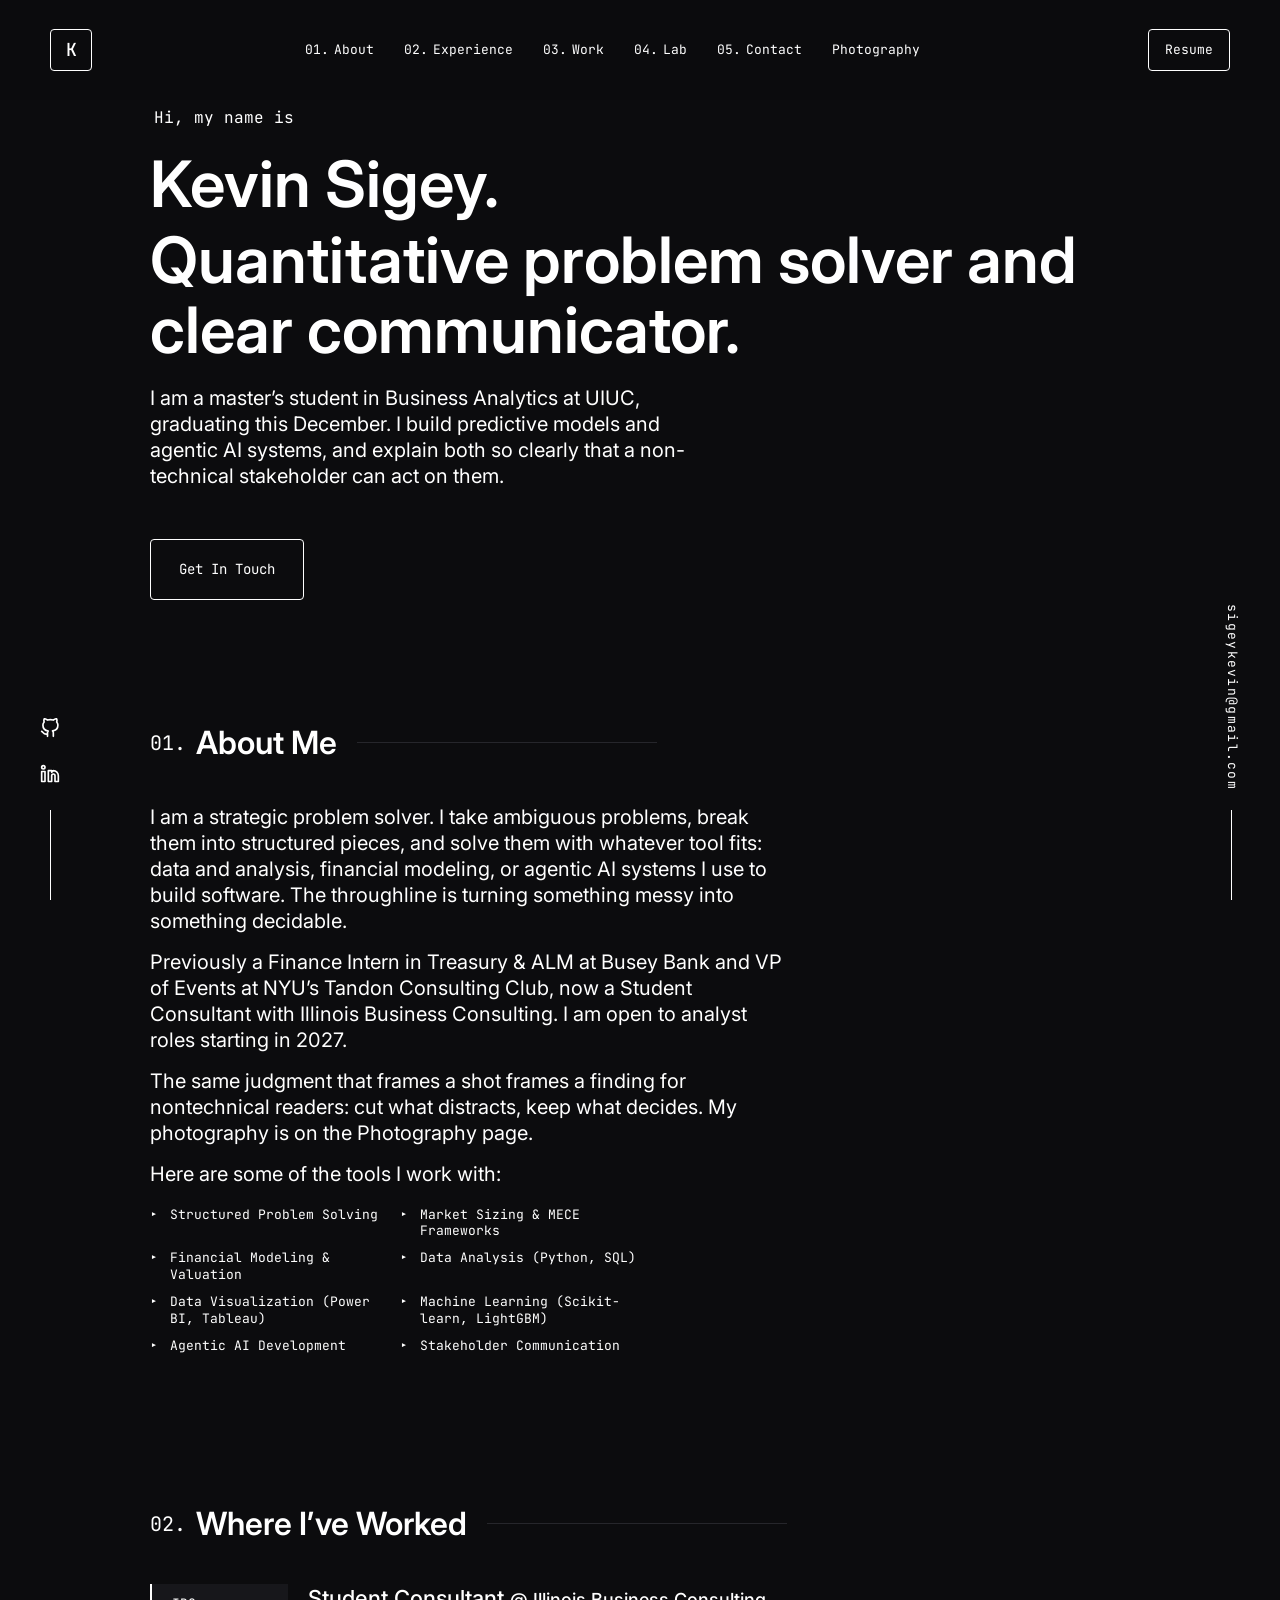
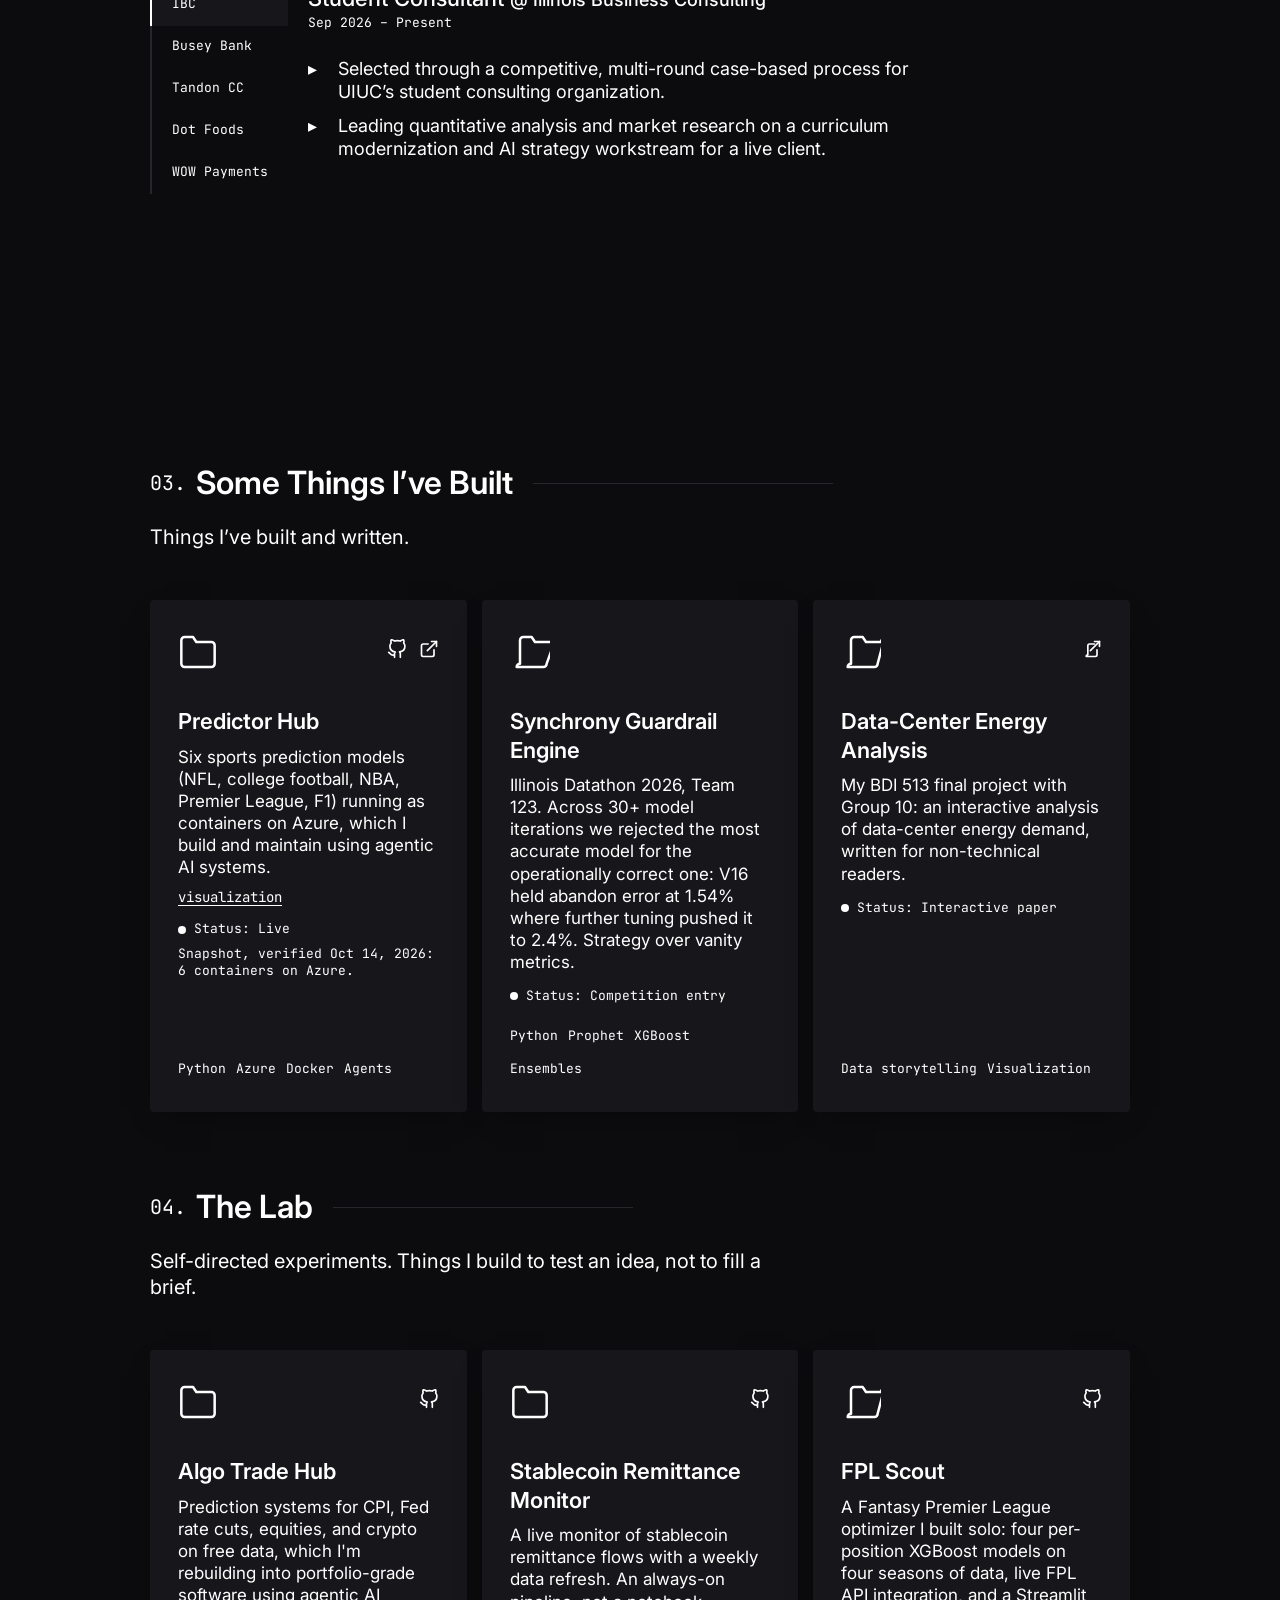
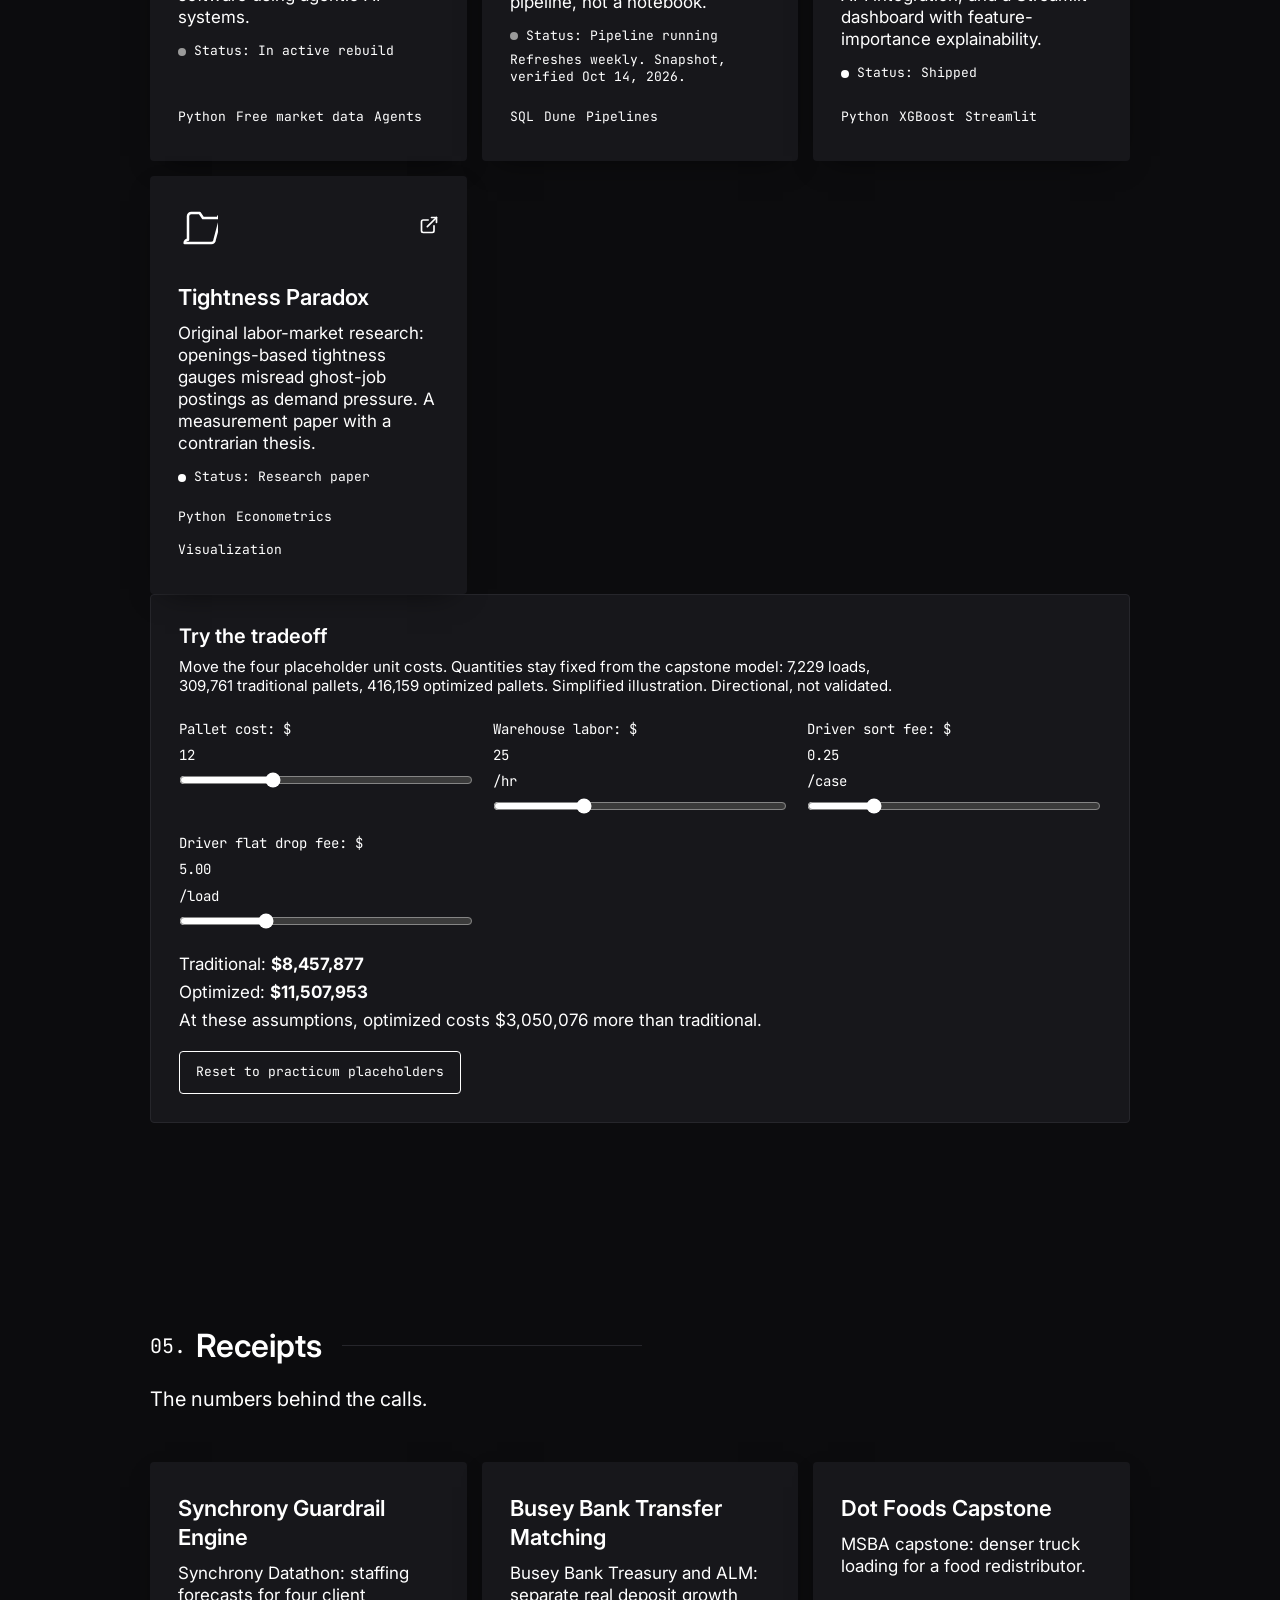
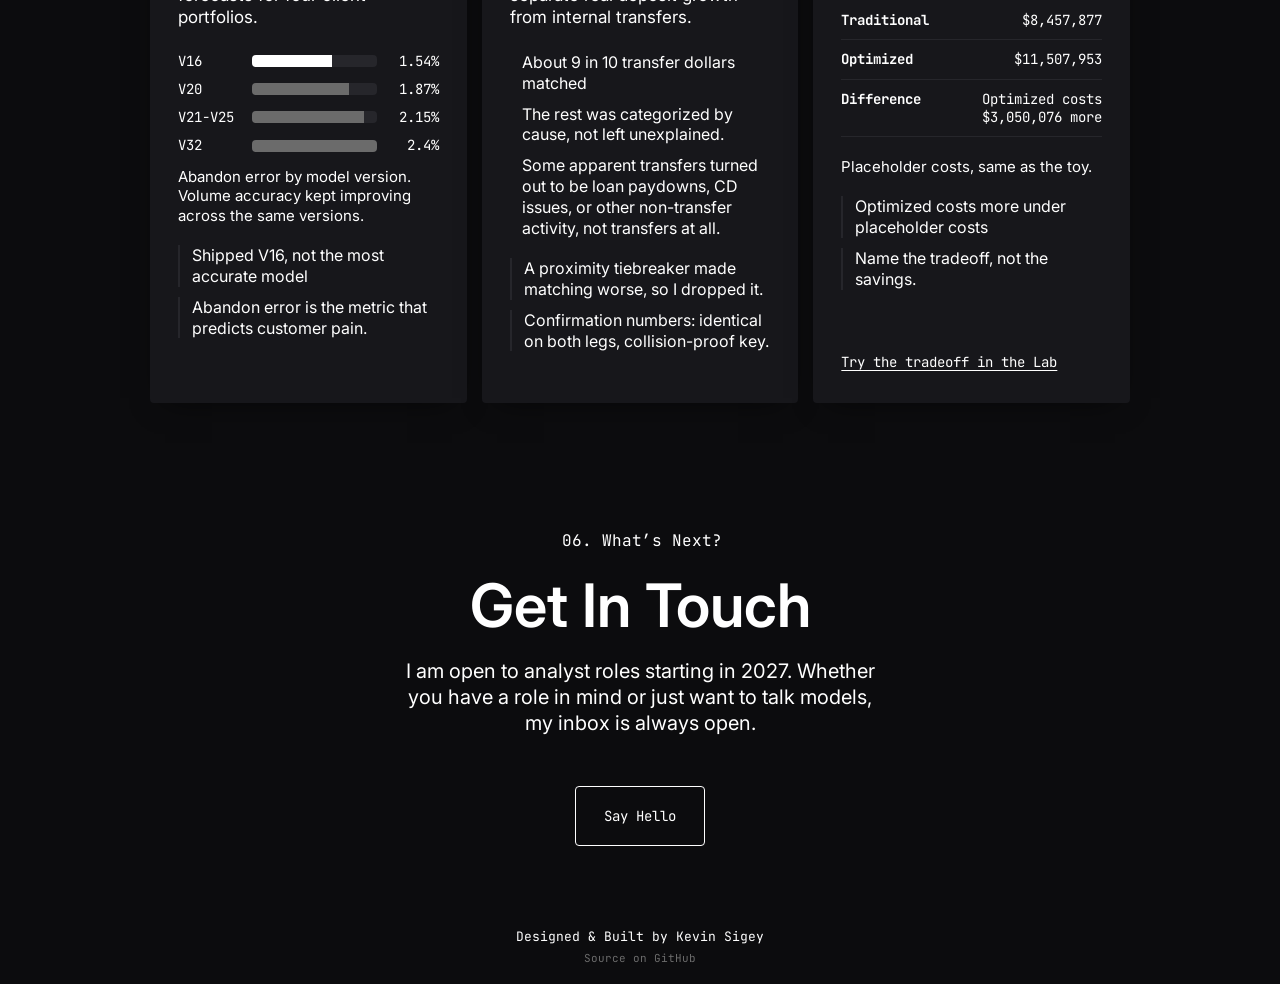
==== index.html @ 67a972cb "Receipts: Busey card uses estimates only, no actuals or bucket names" ====
<!DOCTYPE html>
<html lang="en">
<head>
<meta charset="UTF-8">
<meta name="viewport" content="width=device-width, initial-scale=1.0">
<title>Kevin Sigey: Quantitative problem solver and clear communicator</title>
<meta name="description" content="Kevin Sigey is a quantitative problem solver and clear communicator. MS Business Analytics, UIUC December 2026. Predictive models, agentic AI systems, and professional experience.">
<link rel="preconnect" href="https://fonts.googleapis.com">
<link rel="preconnect" href="https://fonts.gstatic.com" crossorigin>
<link href="https://fonts.googleapis.com/css2?family=Inter:wght@400;500;600;700&family=JetBrains+Mono:wght@400;500&display=swap" rel="stylesheet">
<link rel="stylesheet" href="css/main.css">
</head>
<body>

<header class="site-header" id="siteHeader">
  <nav class="nav" aria-label="Primary">
    <div class="logo"><a href="#top" aria-label="Home">K</a></div>
    <ol class="nav-links">
      <li><a href="#about">About</a></li>
      <li><a href="#experience">Experience</a></li>
      <li><a href="#work">Work</a></li>
      <li><a href="#lab">Lab</a></li>
      <li><a href="#contact">Contact</a></li>
      <li class="nav-photo"><a href="photos.html">Photography</a></li>
    </ol>
    <div class="nav-cta"><a class="btn btn-small" href="assets/resume.pdf" target="_blank" rel="noopener">Resume</a></div>
    <button class="menu-btn" id="menuBtn" aria-label="Open menu" aria-expanded="false">
      <span></span><span></span><span></span>
    </button>
  </nav>
</header>

<div class="mobile-menu" id="mobileMenu" aria-hidden="true">
  <nav aria-label="Mobile">
    <ol>
      <li><a href="#about">About</a></li>
      <li><a href="#experience">Experience</a></li>
      <li><a href="#work">Work</a></li>
      <li><a href="#lab">Lab</a></li>
      <li><a href="#contact">Contact</a></li>
      <li><a href="photos.html">Photography</a></li>
    </ol>
    <a class="btn" href="assets/resume.pdf" target="_blank" rel="noopener">Resume</a>
  </nav>
</div>

<aside class="rail rail-left" aria-label="Social links">
  <a href="https://github.com/Kevocado" target="_blank" rel="noopener" aria-label="GitHub">
    <svg viewBox="0 0 24 24" fill="none" stroke="currentColor" stroke-width="2" stroke-linecap="round" stroke-linejoin="round"><path d="M9 19c-5 1.5-5-2.5-7-3m14 6v-3.87a3.37 3.37 0 0 0-.94-2.61c3.14-.35 6.44-1.54 6.44-7A5.44 5.44 0 0 0 20 4.77 5.07 5.07 0 0 0 19.91 1S18.73.65 16 2.48a13.38 13.38 0 0 0-7 0C6.27.65 5.09 1 5.09 1A5.07 5.07 0 0 0 5 4.77a5.44 5.44 0 0 0-1.5 3.78c0 5.42 3.3 6.61 6.44 7A3.37 3.37 0 0 0 9 18.13V22"/></svg>
  </a>
  <a href="https://www.linkedin.com/in/kevin-sigey-72a5501b5" target="_blank" rel="noopener" aria-label="LinkedIn">
    <svg viewBox="0 0 24 24" fill="none" stroke="currentColor" stroke-width="2" stroke-linecap="round" stroke-linejoin="round"><path d="M16 8a6 6 0 0 1 6 6v7h-4v-7a2 2 0 0 0-2-2 2 2 0 0 0-2 2v7h-4V8h4v2a6 6 0 0 1 2-2z"/><rect x="2" y="9" width="4" height="12"/><circle cx="4" cy="4" r="2"/></svg>
  </a>
</aside>

<aside class="rail rail-right" aria-label="Email">
  <a href="mailto:sigeykevin@gmail.com">sigeykevin@gmail.com</a>
</aside>

<main id="top">

  <section class="hero" aria-label="Introduction">
    <p class="eyebrow">Hi, my name is</p>
    <h1 class="big-heading">Kevin Sigey.</h1>
    <h2 class="big-heading dim">Quantitative problem solver and clear communicator.</h2>
    <p class="hero-text">I am a master&rsquo;s student in Business Analytics at UIUC, graduating this December. I build predictive models and agentic AI systems, and explain both so clearly that a non-technical stakeholder can act on them.</p>
    <a class="btn btn-big" href="mailto:sigeykevin@gmail.com">Get In Touch</a>
  </section>

  <section class="section" id="about" aria-label="About">
    <h2 class="section-heading"><span class="num">01.</span> About Me</h2>
    <div class="about-inner">
      <div class="about-text">
        <p>I am a strategic problem solver. I take ambiguous problems, break them into structured pieces, and solve them with whatever tool fits: data and analysis, financial modeling, or agentic AI systems I use to build software. The throughline is turning something messy into something decidable.</p>
        <p>Previously a Finance Intern in Treasury &amp; ALM at Busey Bank and VP of Events at NYU&rsquo;s Tandon Consulting Club, now a Student Consultant with Illinois Business Consulting. I am open to analyst roles starting in 2027.</p>
        <p>The same judgment that frames a shot frames a finding for nontechnical readers: cut what distracts, keep what decides. My photography is on the Photography page.</p>
        <p>Here are some of the tools I work with:</p>
        <ul class="skills-list">
          <li>Structured Problem Solving</li>
          <li>Market Sizing &amp; MECE Frameworks</li>
          <li>Financial Modeling &amp; Valuation</li>
          <li>Data Analysis (Python, SQL)</li>
          <li>Data Visualization (Power BI, Tableau)</li>
          <li>Machine Learning (Scikit-learn, LightGBM)</li>
          <li>Agentic AI Development</li>
          <li>Stakeholder Communication</li>
        </ul>
      </div>
    </div>
  </section>

  <section class="section" id="experience" aria-label="Experience">
    <h2 class="section-heading"><span class="num">02.</span> Where I&rsquo;ve Worked</h2>
    <div class="tabs">
      <div class="tab-list" role="tablist" aria-label="Jobs">
        <button class="tab-btn active" role="tab" aria-selected="true" data-tab="job-ibc">IBC</button>
        <button class="tab-btn" role="tab" aria-selected="false" data-tab="job-busey">Busey Bank</button>
        <button class="tab-btn" role="tab" aria-selected="false" data-tab="job-tandon">Tandon CC</button>
        <button class="tab-btn" role="tab" aria-selected="false" data-tab="job-dotfoods">Dot Foods</button>
        <button class="tab-btn" role="tab" aria-selected="false" data-tab="job-wow">WOW Payments</button>
      </div>
      <div class="tab-panels">
        <div class="tab-panel active" id="job-ibc" role="tabpanel">
          <h3>Student Consultant <span class="at">@ Illinois Business Consulting</span></h3>
          <p class="range">Sep 2026 &ndash; Present</p>
          <ul>
            <li>Selected through a competitive, multi-round case-based process for UIUC&rsquo;s student consulting organization.</li>
            <li>Leading quantitative analysis and market research on a curriculum modernization and AI strategy workstream for a live client.</li>
          </ul>
        </div>
        <div class="tab-panel" id="job-busey" role="tabpanel">
          <h3>Finance Intern <span class="at">@ Busey Bank, Treasury &amp; ALM</span></h3>
          <p class="range">Jul 2026 &ndash; Sep 2026</p>
          <ul>
            <li>Built a deposit classification model separating internal product shifts from true external growth across $1B+ in transfers, validated to $0 variance.</li>
            <li>Researched the GENIUS Act and stablecoin regulation and presented a proposal to management on leveraging stablecoins for deposit growth.</li>
          </ul>
        </div>
        <div class="tab-panel" id="job-tandon" role="tabpanel">
          <h3>VP of Events <span class="at">@ NYU Tandon Consulting Club</span></h3>
          <p class="range">Aug 2024 &ndash; May 2025</p>
          <ul>
            <li>Grew club membership from 150 to 450 through partnerships with McKinsey and Deloitte.</li>
            <li>Ran the events program end to end, from recruiting pipelines to flagship panels.</li>
          </ul>
        </div>
        <div class="tab-panel" id="job-dotfoods" role="tabpanel">
          <h3>Project Lead <span class="at">@ Dot Foods Capstone</span></h3>
          <p class="range">UIUC MSBA Capstone</p>
          <ul>
            <li>Led a 6-person team end to end on the capstone engagement, from scoping to final delivery.</li>
          </ul>
        </div>
        <div class="tab-panel" id="job-wow" role="tabpanel">
          <h3>Fintech Marketing Intern <span class="at">@ WOW Payments</span></h3>
          <p class="range">May 2024 &ndash; Aug 2024</p>
          <ul>
            <li>Conducted 100+ door-to-door field sales conversations with small business owners to grow WOW&rsquo;s payment network.</li>
            <li>Found that pricing confusion, not product fit, drove conversion drop-offs, and fed that insight back into how the campaign was framed.</li>
          </ul>
        </div>
      </div>
    </div>
  </section>

  <section class="section" id="work" aria-label="Projects">
    <h2 class="section-heading"><span class="num">03.</span> Some Things I&rsquo;ve Built</h2>
    <p class="section-lede">Things I&rsquo;ve built and written.</p>
    <ul class="projects-grid">
<li class="project-card">
        <div class="card-top">
          <svg class="folder" viewBox="0 0 24 24" fill="none" stroke="currentColor" stroke-width="1.5" stroke-linecap="round" stroke-linejoin="round"><path d="M22 19a2 2 0 0 1-2 2H4a2 2 0 0 1-2-2V5a2 2 0 0 1 2-2h5l2 3h9a2 2 0 0 1 2 2z"/></svg>
          <div class="card-links">
            <a href="https://github.com/Kevocado/predictor-hub" target="_blank" rel="noopener" aria-label="Predictor Hub on GitHub">
              <svg viewBox="0 0 24 24" fill="none" stroke="currentColor" stroke-width="2" stroke-linecap="round" stroke-linejoin="round"><path d="M9 19c-5 1.5-5-2.5-7-3m14 6v-3.87a3.37 3.37 0 0 0-.94-2.61c3.14-.35 6.44-1.54 6.44-7A5.44 5.44 0 0 0 20 4.77 5.07 5.07 0 0 0 19.91 1S18.73.65 16 2.48a13.38 13.38 0 0 0-7 0C6.27.65 5.09 1 5.09 1A5.07 5.07 0 0 0 5 4.77a5.44 5.44 0 0 0-1.5 3.78c0 5.42 3.3 6.61 6.44 7A3.37 3.37 0 0 0 9 18.13V22"/></svg>
            </a>
            <a href="https://40-160-91-131.sslip.io" target="_blank" rel="noopener" aria-label="Predictor Hub live app">
              <svg viewBox="0 0 24 24" fill="none" stroke="currentColor" stroke-width="2" stroke-linecap="round" stroke-linejoin="round"><path d="M18 13v6a2 2 0 0 1-2 2H5a2 2 0 0 1-2-2V8a2 2 0 0 1 2-2h6"/><polyline points="15 3 21 3 21 9"/><line x1="10" y1="14" x2="21" y2="3"/></svg>
            </a>
          </div>
        </div>
        <h3 class="card-title"><a href="https://40-160-91-131.sslip.io" target="_blank" rel="noopener">Predictor Hub</a></h3>
        <p class="card-desc">Six sports prediction models (NFL, college football, NBA, Premier League, F1) running as containers on Azure, which I build and maintain using agentic AI systems.</p>
        <p class="card-viz"><a href="https://40-160-91-131.sslip.io" target="_blank" rel="noopener">visualization</a></p>
        <p class="card-status"><span class="dot live" aria-hidden="true"></span>Status: Live</p>
        <p class="card-signal"><span class="live-strip-label">Snapshot, verified Oct 14, 2026:</span> 6 containers on Azure.</p>
        <ul class="card-tech"><li>Python</li><li>Azure</li><li>Docker</li><li>Agents</li></ul>
      </li>
<li class="project-card">
        <div class="card-top">
          <svg class="folder" viewBox="0 0 24 24" fill="none" stroke="currentColor" stroke-width="1.5" stroke-linecap="round" stroke-linejoin="round"><path d="M22 19a2 2 0 0 1-2 2H4a2 2 0 0 1 2-2V5a2 2 0 0 1 2-2h5l2 3h9a2 2 0 0 1 2 2z"/></svg>
        </div>
        <h3 class="card-title">Synchrony Guardrail Engine</h3>
        <p class="card-desc">Illinois Datathon 2026, Team 123. Across 30+ model iterations we rejected the most accurate model for the operationally correct one: V16 held abandon error at 1.54% where further tuning pushed it to 2.4%. Strategy over vanity metrics.</p>
        <p class="card-status"><span class="dot live" aria-hidden="true"></span>Status: Competition entry</p>
        <ul class="card-tech"><li>Python</li><li>Prophet</li><li>XGBoost</li><li>Ensembles</li></ul>
      </li>
<li class="project-card">
        <div class="card-top">
          <svg class="folder" viewBox="0 0 24 24" fill="none" stroke="currentColor" stroke-width="1.5" stroke-linecap="round" stroke-linejoin="round"><path d="M22 19a2 2 0 0 1-2 2H4a2 2 0 0 1 2-2V5a2 2 0 0 1 2-2h5l2 3h9a2 2 0 0 1 2-2z"/></svg>
          <div class="card-links">
            <a href="https://muse.ai/s/data-center-energy-analysis-sxg6axdjxrs2xuq" target="_blank" rel="noopener" aria-label="Data-Center Energy Analysis interactive paper">
              <svg viewBox="0 0 24 24" fill="none" stroke="currentColor" stroke-width="2" stroke-linecap="round" stroke-linejoin="round"><path d="M18 13v6a2 2 0 0 1-2 2H5a2 2 0 0 1 2-2V8a2 2 0 0 1 2-2h6"/><polyline points="15 3 21 3 21 9"/><line x1="10" y1="14" x2="21" y2="3"/></svg>
            </a>
          </div>
        </div>
        <h3 class="card-title"><a href="https://muse.ai/s/data-center-energy-analysis-sxg6axdjxrs2xuq" target="_blank" rel="noopener">Data-Center Energy Analysis</a></h3>
        <p class="card-desc">My BDI 513 final project with Group 10: an interactive analysis of data-center energy demand, written for non-technical readers.</p>
        <p class="card-status"><span class="dot live" aria-hidden="true"></span>Status: Interactive paper</p>
        <ul class="card-tech"><li>Data storytelling</li><li>Visualization</li></ul>
      </li>
    </ul>
  

  <section class="section" id="lab" aria-label="Lab">
    <h2 class="section-heading"><span class="num">04.</span> The Lab</h2>
    <p class="section-lede">Self-directed experiments. Things I build to test an idea, not to fill a brief.</p>
    <ul class="projects-grid">
<li class="project-card">
        <div class="card-top">
          <svg class="folder" viewBox="0 0 24 24" fill="none" stroke="currentColor" stroke-width="1.5" stroke-linecap="round" stroke-linejoin="round"><path d="M22 19a2 2 0 0 1-2 2H4a2 2 0 0 1-2-2V5a2 2 0 0 1 2-2h5l2 3h9a2 2 0 0 1 2 2z"/></svg>
          <div class="card-links">
            <a href="https://github.com/Kevocado/algo-trade-hub-prod" target="_blank" rel="noopener" aria-label="Algo Trade Hub on GitHub">
              <svg viewBox="0 0 24 24" fill="none" stroke="currentColor" stroke-width="2" stroke-linecap="round" stroke-linejoin="round"><path d="M9 19c-5 1.5-5-2.5-7-3m14 6v-3.87a3.37 3.37 0 0 0-.94-2.61c3.14-.35 6.44-1.54 6.44-7A5.44 5.44 0 0 0 20 4.77 5.07 5.07 0 0 0 19.91 1S18.73.65 16 2.48a13.38 13.38 0 0 0-7 0C6.27.65 5.09 1 5.09 1A5.07 5.07 0 0 0 5 4.77a5.44 5.44 0 0 0-1.5 3.78c0 5.42 3.3 6.61 6.44 7A3.37 3.37 0 0 0 9 18.13V22"/></svg>
            </a>
          </div>
        </div>
        <h3 class="card-title"><a href="https://algo.40-160-91-131.sslip.io/lab" target="_blank" rel="noopener">Algo Trade Hub</a></h3>
        <p class="card-desc">Prediction systems for CPI, Fed rate cuts, equities, and crypto on free data, which I'm rebuilding into portfolio-grade software using agentic AI systems.</p>
        <p class="card-status"><span class="dot building" aria-hidden="true"></span>Status: In active rebuild</p>
        <ul class="card-tech"><li>Python</li><li>Free market data</li><li>Agents</li></ul>
      </li>
<li class="project-card">
        <div class="card-top">
          <svg class="folder" viewBox="0 0 24 24" fill="none" stroke="currentColor" stroke-width="1.5" stroke-linecap="round" stroke-linejoin="round"><path d="M22 19a2 2 0 0 1-2 2H4a2 2 0 0 1-2-2V5a2 2 0 0 1 2-2h5l2 3h9a2 2 0 0 1 2 2z"/></svg>
          <div class="card-links">
            <a href="https://github.com/Kevocado/Stable-Coin-Analysis" target="_blank" rel="noopener" aria-label="Stablecoin Remittance Monitor on GitHub">
              <svg viewBox="0 0 24 24" fill="none" stroke="currentColor" stroke-width="2" stroke-linecap="round" stroke-linejoin="round"><path d="M9 19c-5 1.5-5-2.5-7-3m14 6v-3.87a3.37 3.37 0 0 0-.94-2.61c3.14-.35 6.44-1.54 6.44-7A5.44 5.44 0 0 0 20 4.77 5.07 5.07 0 0 0 19.91 1S18.73.65 16 2.48a13.38 13.38 0 0 0-7 0C6.27.65 5.09 1 5.09 1A5.07 5.07 0 0 0 5 4.77a5.44 5.44 0 0 0-1.5 3.78c0 5.42 3.3 6.61 6.44 7A3.37 3.37 0 0 0 9 18.13V22"/></svg>
            </a>
          </div>
        </div>
        <h3 class="card-title"><a href="https://muse.ai/s/stablecoin-analysis-rs6bwonxrjxfxx" target="_blank" rel="noopener">Stablecoin Remittance Monitor</a></h3>
        <p class="card-desc">A live monitor of stablecoin remittance flows with a weekly data refresh. An always-on pipeline, not a notebook.</p>
        <p class="card-status"><span class="dot building" aria-hidden="true"></span>Status: Pipeline running</p>
        <p class="card-signal">Refreshes weekly. Snapshot, verified Oct 14, 2026.</p>
        <ul class="card-tech"><li>SQL</li><li>Dune</li><li>Pipelines</li></ul>
      </li>
<li class="project-card">
        <div class="card-top">
          <svg class="folder" viewBox="0 0 24 24" fill="none" stroke="currentColor" stroke-width="1.5" stroke-linecap="round" stroke-linejoin="round"><path d="M22 19a2 2 0 0 1-2 2H4a2 2 0 0 1 2-2V5a2 2 0 0 1 2-2h5l2 3h9a2 2 0 0 1 2-2z"/></svg>
          <div class="card-links">
            <a href="https://github.com/Kevocado/FPL_Optimizer" target="_blank" rel="noopener" aria-label="FPL Scout on GitHub">
              <svg viewBox="0 0 24 24" fill="none" stroke="currentColor" stroke-width="2" stroke-linecap="round" stroke-linejoin="round"><path d="M9 19c-5 1.5-5-2.5-7-3m14 6v-3.87a3.37 3.37 0 0 0-.94-2.61c3.14-.35 6.44-1.54 6.44-7A5.44 5.44 0 0 0 20 4.77 5.07 5.07 0 0 0 19.91 1S18.73.65 16 2.48a13.38 13.38 0 0 0-7 0C6.27.65 5.09 1 5.09 1A5.07 5.07 0 0 0 5 4.77a5.44 5.44 0 0 0-1.5 3.78c0 5.42 3.3 6.61 6.44 7A3.37 3.37 0 0 0 9 18.13V22"/></svg>
            </a>
          </div>
        </div>
        <h3 class="card-title"><a href="https://github.com/Kevocado/FPL_Optimizer" target="_blank" rel="noopener">FPL Scout</a></h3>
        <p class="card-desc">A Fantasy Premier League optimizer I built solo: four per-position XGBoost models on four seasons of data, live FPL API integration, and a Streamlit dashboard with feature-importance explainability.</p>
        <p class="card-status"><span class="dot live" aria-hidden="true"></span>Status: Shipped</p>
        <ul class="card-tech"><li>Python</li><li>XGBoost</li><li>Streamlit</li></ul>
      </li>
<li class="project-card">
        <div class="card-top">
          <svg class="folder" viewBox="0 0 24 24" fill="none" stroke="currentColor" stroke-width="1.5" stroke-linecap="round" stroke-linejoin="round"><path d="M22 19a2 2 0 0 1-2 2H4a2 2 0 0 1 2-2V5a2 2 0 0 1 2-2h5l2 3h9a2 2 0 0 1 2-2z"/></svg>
          <div class="card-links">
            <a href="assets/papers/tightness-paradox.pdf" target="_blank" rel="noopener" aria-label="Tightness Paradox paper (PDF)">
              <svg viewBox="0 0 24 24" fill="none" stroke="currentColor" stroke-width="2" stroke-linecap="round" stroke-linejoin="round"><path d="M18 13v6a2 2 0 0 1-2 2H5a2 2 0 0 1-2-2V8a2 2 0 0 1 2-2h6"/><polyline points="15 3 21 3 21 9"/><line x1="10" y1="14" x2="21" y2="3"/></svg>
            </a>
          </div>
        </div>
        <h3 class="card-title"><a href="assets/papers/tightness-paradox.pdf" target="_blank" rel="noopener">Tightness Paradox</a></h3>
        <p class="card-desc">Original labor-market research: openings-based tightness gauges misread ghost-job postings as demand pressure. A measurement paper with a contrarian thesis.</p>
        <p class="card-status"><span class="dot live" aria-hidden="true"></span>Status: Research paper</p>
        <ul class="card-tech"><li>Python</li><li>Econometrics</li><li>Visualization</li></ul>
      </li>
    </ul>
    <div class="toy" id="dotFoodsToy">
      <h3>Try the tradeoff</h3>
      <p class="toy-note">Move the four placeholder unit costs. Quantities stay fixed from the capstone model: 7,229 loads, 309,761 traditional pallets, 416,159 optimized pallets. Simplified illustration. Directional, not validated.</p>
      <div class="toy-sliders">
        <label class="toy-slider">Pallet cost: $<span id="palletCostVal">12</span>
          <input type="range" id="palletCost" min="4" max="30" step="1" value="12"></label>
        <label class="toy-slider">Warehouse labor: $<span id="laborVal">25</span>/hr
          <input type="range" id="laborRate" min="10" max="60" step="1" value="25"></label>
        <label class="toy-slider">Driver sort fee: $<span id="sortFeeVal">0.25</span>/case
          <input type="range" id="sortFee" min="0.05" max="1" step="0.05" value="0.25"></label>
        <label class="toy-slider">Driver flat drop fee: $<span id="dropFeeVal">5.00</span>/load
          <input type="range" id="dropFee" min="1" max="15" step="0.5" value="5"></label>
      </div>
      <div class="toy-results">
        <p>Traditional: <strong id="toyTraditional">$8,457,877</strong></p>
        <p>Optimized: <strong id="toyOptimized">$11,507,953</strong></p>
        <p id="toyVerdict">At these assumptions, optimized costs $3,050,076 more than traditional.</p>
      </div>
      <button type="button" class="btn btn-small" id="toyReset">Reset to practicum placeholders</button>
    </div>
  </section>
</section>


  <section class="section" id="receipts" aria-label="Receipts">
    <h2 class="section-heading"><span class="num">05.</span> Receipts</h2>
    <p class="section-lede">The numbers behind the calls.</p>
    <ul class="receipts-grid">
      <li class="receipt-card">
        <h3 class="receipt-title">Synchrony Guardrail Engine</h3>
        <p class="receipt-context">Synchrony Datathon: staffing forecasts for four client portfolios.</p>
        <div class="receipt-bars" role="img" aria-label="Abandon error by model version: V16 1.54 percent, V20 1.87 percent, V21 to V25 2.15 percent, V32 2.4 percent.">
          <div class="receipt-bar-row"><span class="receipt-bar-label">V16</span><span class="receipt-bar-track"><span class="receipt-bar pick" style="width: 64%"></span></span><span class="receipt-bar-value">1.54%</span></div>
          <div class="receipt-bar-row"><span class="receipt-bar-label">V20</span><span class="receipt-bar-track"><span class="receipt-bar" style="width: 78%"></span></span><span class="receipt-bar-value">1.87%</span></div>
          <div class="receipt-bar-row"><span class="receipt-bar-label">V21-V25</span><span class="receipt-bar-track"><span class="receipt-bar" style="width: 90%"></span></span><span class="receipt-bar-value">2.15%</span></div>
          <div class="receipt-bar-row"><span class="receipt-bar-label">V32</span><span class="receipt-bar-track"><span class="receipt-bar" style="width: 100%"></span></span><span class="receipt-bar-value">2.4%</span></div>
        </div>
        <p class="receipt-chart-note">Abandon error by model version. Volume accuracy kept improving across the same versions.</p>
        <ul class="receipt-callouts">
          <li>Shipped V16, not the most accurate model</li>
          <li>Abandon error is the metric that predicts customer pain.</li>
        </ul>
      </li>
      <li class="receipt-card">
        <h3 class="receipt-title">Busey Bank Transfer Matching</h3>
        <p class="receipt-context">Busey Bank Treasury and ALM: separate real deposit growth from internal transfers.</p>
        <ul class="receipt-findings">
          <li>About 9 in 10 transfer dollars matched</li>
          <li>The rest was categorized by cause, not left unexplained.</li>
          <li>Some apparent transfers turned out to be loan paydowns, CD issues, or other non-transfer activity, not transfers at all.</li>
        </ul>
        <ul class="receipt-callouts">
          <li>A proximity tiebreaker made matching worse, so I dropped it.</li>
          <li>Confirmation numbers: identical on both legs, collision-proof key.</li>
        </ul>
      </li>
      <li class="receipt-card">
        <h3 class="receipt-title">Dot Foods Capstone</h3>
        <p class="receipt-context">MSBA capstone: denser truck loading for a food redistributor.</p>
        <table class="receipt-table">
          <tr><th scope="row">Traditional</th><td>$8,457,877</td></tr>
          <tr><th scope="row">Optimized</th><td>$11,507,953</td></tr>
          <tr><th scope="row">Difference</th><td>Optimized costs $3,050,076 more</td></tr>
        </table>
        <p class="receipt-chart-note">Placeholder costs, same as the toy.</p>
        <ul class="receipt-callouts">
          <li>Optimized costs more under placeholder costs</li>
          <li>Name the tradeoff, not the savings.</li>
        </ul>
        <p class="receipt-link"><a href="#dotFoodsToy">Try the tradeoff in the Lab</a></p>
      </li>
    </ul>
  </section>


  <section class="section contact" id="contact" aria-label="Contact">
    <p class="eyebrow center">06. What&rsquo;s Next?</p>
    <h2 class="big-heading center">Get In Touch</h2>
    <p class="contact-text">I am open to analyst roles starting in 2027. Whether you have a role in mind or just want to talk models, my inbox is always open.</p>
    <a class="btn btn-big" href="mailto:sigeykevin@gmail.com">Say Hello</a>
  </section>

</main>

<footer class="footer">
  <p>Designed &amp; Built by Kevin Sigey</p>
  <p class="footer-sub"><a href="https://github.com/Kevocado/portfolio" target="_blank" rel="noopener">Source on GitHub</a></p>
</footer>

<script src="js/main.js"></script>
</body>
</html>
---- css/main.css ----
/* Kevin Sigey portfolio - near-black / neutral palette, flat colors only.
   White text, white or neutral-gray accents. No blue, no gradients. */

:root {
  --dark-navy: #000000;
  --navy: #0c0c0e;
  --light-navy: #17171b;
  --lightest-navy: #26262b;
  --navy-shadow: rgba(0, 0, 0, 0.7);
  --dark-slate: #6b6b6b;
  --slate: #ffffff;
  --light-slate: #ffffff;
  --lightest-slate: #ffffff;
  --white: #ffffff;
  --green: #ffffff;
  --green-tint: rgba(255, 255, 255, 0.08);

  --font-sans: 'Inter', 'San Francisco', 'SF Pro Text', -apple-system, system-ui, sans-serif;
  --font-mono: 'JetBrains Mono', 'SF Mono', 'Fira Code', 'Fira Mono', 'Roboto Mono', monospace;

  --fz-xs: 13px;
  --fz-sm: 14px;
  --fz-md: 16px;
  --fz-lg: 18px;
  --fz-xl: 20px;
  --fz-heading: 32px;

  --border-radius: 4px;
  --nav-height: 100px;
  --nav-scroll-height: 70px;

  --transition: all 0.25s cubic-bezier(0.645, 0.045, 0.355, 1);
}

* { margin: 0; padding: 0; box-sizing: border-box; }

::selection { background: var(--lightest-navy); color: var(--lightest-slate); }

html { scroll-behavior: smooth; }

body {
  background: var(--navy);
  color: var(--slate);
  font-family: var(--font-sans);
  font-size: var(--fz-xl);
  line-height: 1.3;
  -webkit-font-smoothing: antialiased;
  overflow-x: hidden;
}

a { color: inherit; text-decoration: none; }
ul, ol { list-style: none; }
button { font: inherit; cursor: pointer; background: none; border: none; color: inherit; }

/* ---------- header / nav ---------- */

.site-header {
  position: fixed;
  top: 0;
  left: 0;
  right: 0;
  z-index: 11;
  height: var(--nav-height);
  padding: 0 50px;
  background: rgba(12, 12, 14, 0.9);
  backdrop-filter: blur(10px);
  transition: var(--transition);
  display: flex;
  align-items: center;
}

.site-header.scrolled {
  height: var(--nav-scroll-height);
  box-shadow: 0 10px 30px -10px var(--navy-shadow);
}

.nav {
  display: flex;
  align-items: center;
  justify-content: space-between;
  width: 100%;
  color: var(--lightest-slate);
}

.logo a {
  display: flex;
  align-items: center;
  justify-content: center;
  width: 42px;
  height: 42px;
  border: 1px solid var(--green);
  border-radius: var(--border-radius);
  color: var(--green);
  font-family: var(--font-mono);
  font-size: var(--fz-lg);
  font-weight: 500;
  transition: var(--transition);
}

.logo a:hover { background: var(--green-tint); }

.nav-links {
  display: flex;
  align-items: center;
  gap: 30px;
  counter-reset: item 0;
  font-family: var(--font-mono);
  font-size: var(--fz-xs);
}

.nav-links li { counter-increment: item 1; }

.nav-links a { color: var(--lightest-slate); transition: var(--transition); padding: 10px 0; }

.nav-links a::before {
  content: '0' counter(item) '.';
  margin-right: 5px;
  color: var(--green);
  font-size: var(--fz-xs);
}

.nav-links li.nav-photo a::before { content: ''; margin: 0; }

.nav-links a:hover { color: var(--green); }

.nav-cta { margin-left: 15px; }

/* ---------- buttons ---------- */

.btn {
  display: inline-block;
  color: var(--green);
  background: transparent;
  border: 1px solid var(--green);
  border-radius: var(--border-radius);
  font-family: var(--font-mono);
  font-size: var(--fz-sm);
  padding: 0.75rem 1rem;
  transition: var(--transition);
  white-space: nowrap;
}

.btn:hover { background: var(--green-tint); }

.btn-big { padding: 1.25rem 1.75rem; margin-top: 50px; }
.btn-small { font-size: var(--fz-xs); }

/* ---------- rails ---------- */

.rail {
  position: fixed;
  bottom: 0;
  z-index: 10;
  display: flex;
  flex-direction: column;
  align-items: center;
  gap: 20px;
  color: var(--light-slate);
}

.rail::after {
  content: '';
  display: block;
  width: 1px;
  height: 90px;
  background: var(--light-slate);
}

.rail a { transition: var(--transition); }
.rail a:hover { color: var(--green); transform: translateY(-3px); }

.rail-left { left: 40px; right: auto; }
.rail-left svg { width: 20px; height: 20px; }

.rail-right { left: auto; right: 40px; }
.rail-right a {
  writing-mode: vertical-rl;
  font-family: var(--font-mono);
  font-size: var(--fz-xs);
  letter-spacing: 0.1em;
}

/* ---------- layout ---------- */

main {
  margin: 0 auto;
  width: 100%;
  max-width: 1600px;
  min-height: 100vh;
  padding: 0 150px;
}

.section {
  margin: 0 auto;
  padding: 64px 0;
  max-width: 1000px;
}

.big-heading {
  margin: 0;
  font-size: clamp(34px, 6vw, 64px);
  font-weight: 600;
  color: var(--lightest-slate);
  line-height: 1.1;
}

.big-heading.dim { color: var(--slate); margin-top: 5px; }
.big-heading.center, .eyebrow.center { text-align: center; }

.eyebrow {
  margin: 0 0 20px 4px;
  color: var(--green);
  font-family: var(--font-mono);
  font-size: clamp(var(--fz-sm), 5vw, var(--fz-md));
  font-weight: 400;
}

.section-heading {
  display: flex;
  align-items: center;
  position: relative;
  margin: 10px 0 40px;
  width: 100%;
  font-size: clamp(26px, 5vw, var(--fz-heading));
  font-weight: 600;
  color: var(--lightest-slate);
  white-space: nowrap;
}

.section-heading .num {
  margin-right: 10px;
  color: var(--green);
  font-family: var(--font-mono);
  font-size: clamp(var(--fz-md), 3vw, var(--fz-xl));
  font-weight: 400;
}

.section-heading::after {
  content: '';
  display: block;
  position: relative;
  top: 0;
  width: 300px;
  height: 1px;
  margin-left: 20px;
  background: var(--lightest-navy);
}

.section-lede { max-width: 640px; margin: -20px 0 40px; }

/* ---------- hero ---------- */

.hero {
  display: flex;
  flex-direction: column;
  align-items: flex-start;
  justify-content: center;
  min-height: 72vh;
  padding: 80px 0 20px;
  max-width: 1000px;
  margin: 0 auto;
}

.hero-text { margin: 20px 0 0; max-width: 540px; }

/* ---------- about ---------- */

.about-inner { display: block; }

.about-text p { margin-bottom: 15px; max-width: 640px; }

.about-text a { color: var(--green); }

.skills-list {
  display: grid;
  grid-template-columns: repeat(2, minmax(140px, 240px));
  gap: 0 10px;
  padding: 0;
  margin: 20px 0 0;
  max-width: 520px;
}

.skills-list li {
  position: relative;
  margin-bottom: 10px;
  padding-left: 20px;
  font-family: var(--font-mono);
  font-size: var(--fz-xs);
  color: var(--slate);
}

.skills-list li::before {
  content: '▸';
  position: absolute;
  left: 0;
  color: var(--green);
}

/* ---------- experience tabs ---------- */

.tabs { display: flex; min-height: 340px; }

.tab-list {
  display: flex;
  flex-direction: column;
  position: relative;
  width: max-content;
  z-index: 3;
}

.tab-btn {
  display: flex;
  align-items: center;
  width: 100%;
  height: 42px;
  padding: 0 20px 2px;
  border-left: 2px solid var(--lightest-navy);
  background: transparent;
  color: var(--slate);
  font-family: var(--font-mono);
  font-size: var(--fz-xs);
  text-align: left;
  white-space: nowrap;
  transition: var(--transition);
}

.tab-btn:hover { color: var(--green); background: var(--light-navy); }
.tab-btn.active { color: var(--green); border-left-color: var(--green); background: var(--light-navy); }

.tab-panels { position: relative; width: 100%; margin-left: 20px; }

.tab-panel { display: none; width: 100%; height: auto; }
.tab-panel.active { display: block; }

.tab-panel h3 {
  margin-bottom: 2px;
  font-size: var(--fz-xxl, 22px);
  font-weight: 500;
  line-height: 1.3;
  color: var(--lightest-slate);
}

.tab-panel h3 .at { color: var(--green); font-size: var(--fz-lg, 18px); }

.tab-panel .range {
  margin-bottom: 25px;
  color: var(--light-slate);
  font-family: var(--font-mono);
  font-size: var(--fz-xs);
}

.tab-panel ul li {
  position: relative;
  padding-left: 30px;
  margin-bottom: 10px;
  font-size: var(--fz-lg);
  max-width: 640px;
}

.tab-panel ul li::before {
  content: '▸';
  position: absolute;
  left: 0;
  color: var(--green);
}

/* ---------- projects ---------- */

.projects-grid {
  display: grid;
  grid-template-columns: repeat(auto-fill, minmax(300px, 1fr));
  gap: 15px;
  position: relative;
  margin-top: 50px;
}

.project-card {
  position: relative;
  display: flex;
  flex-direction: column;
  background: var(--light-navy);
  border-radius: var(--border-radius);
  padding: 2rem 1.75rem;
  transition: var(--transition);
  box-shadow: 0 10px 30px -15px var(--navy-shadow);
}

.project-card:hover { transform: translateY(-7px); }

.card-top {
  display: flex;
  justify-content: space-between;
  align-items: center;
  margin-bottom: 35px;
}

.card-top .folder { width: 40px; height: 40px; color: var(--green); }

.card-links { display: flex; gap: 12px; }

.card-links a { color: var(--light-slate); transition: var(--transition); }
.card-links a:hover { color: var(--green); }
.card-links svg { width: 20px; height: 20px; }

.card-title {
  margin: 0 0 10px;
  color: var(--lightest-slate);
  font-size: 22px;
  font-weight: 600;
}
.card-title a {
  color: inherit;
  text-decoration: none;
}
.card-title a:hover {
  color: var(--green);
}

.card-desc { color: var(--light-slate); font-size: 17px; }

.card-viz {
  margin: 10px 0 0;
  font-family: var(--font-mono);
  font-size: var(--fz-sm);
}

.card-viz a {
  color: var(--green);
  text-decoration: underline;
  text-underline-offset: 3px;
}

.card-viz a:hover { color: var(--lightest-slate); }

.card-status {
  display: flex;
  align-items: center;
  gap: 8px;
  margin-top: 15px;
  font-family: var(--font-mono);
  font-size: var(--fz-xs);
  color: var(--slate);
}

.dot { width: 8px; height: 8px; border-radius: 50%; display: inline-block; }
.dot.live { background: var(--green); }
.dot.building { background: #9a9a9a; }

.card-signal {
  margin: 8px 0 0;
  font-family: var(--font-mono);
  font-size: var(--fz-xs);
  color: var(--slate);
}

.card-tech {
  display: flex;
  align-items: flex-end;
  flex-grow: 1;
  flex-wrap: wrap;
  gap: 10px;
  padding: 0;
  margin: 20px 0 0;
}

.card-tech li {
  font-family: var(--font-mono);
  font-size: var(--fz-xs);
  color: var(--slate);
  line-height: 1.75;
}

/* ---------- live snapshot strip ---------- */

.live-strip {
  margin: 28px 0 0;
  max-width: 640px;
  padding: 12px 16px;
  border: 1px solid var(--lightest-navy);
  border-radius: var(--border-radius);
  background: var(--light-navy);
  font-family: var(--font-mono);
  font-size: var(--fz-sm);
  color: var(--light-slate);
  line-height: 1.6;
}

.live-strip-label { color: var(--green); }

/* ---------- receipts ---------- */

.receipts-grid {
  display: grid;
  grid-template-columns: repeat(auto-fill, minmax(300px, 1fr));
  gap: 15px;
  position: relative;
  margin-top: 50px;
}

.receipt-card {
  position: relative;
  display: flex;
  flex-direction: column;
  background: var(--light-navy);
  border-radius: var(--border-radius);
  padding: 2rem 1.75rem;
  transition: var(--transition);
  box-shadow: 0 10px 30px -15px var(--navy-shadow);
}

.receipt-card:hover { transform: translateY(-7px); }

.receipt-title {
  margin: 0 0 10px;
  color: var(--lightest-slate);
  font-size: 22px;
  font-weight: 600;
}

.receipt-context { color: var(--light-slate); font-size: 17px; margin-bottom: 24px; }

.receipt-bars { display: flex; flex-direction: column; gap: 10px; margin-bottom: 12px; }

.receipt-bar-row { display: flex; align-items: center; gap: 10px; font-family: var(--font-mono); font-size: var(--fz-sm); }

.receipt-bar-label { width: 64px; flex-shrink: 0; color: var(--light-slate); }

.receipt-bar-track { flex-grow: 1; height: 12px; background: var(--lightest-navy); border-radius: var(--border-radius); overflow: hidden; }

.receipt-bar { display: block; height: 100%; background: var(--dark-slate); }

.receipt-bar.pick { background: var(--green); }

.receipt-bar-value { width: 52px; flex-shrink: 0; text-align: right; color: var(--lightest-slate); }

.receipt-chart-note { color: var(--light-slate); font-size: 15px; margin-bottom: 20px; }

.receipt-table { width: 100%; border-collapse: collapse; font-family: var(--font-mono); font-size: var(--fz-sm); margin-bottom: 20px; }

.receipt-table th, .receipt-table td { text-align: left; padding: 10px 0; border-bottom: 1px solid var(--lightest-navy); vertical-align: top; }

.receipt-table td { text-align: right; color: var(--lightest-slate); padding-left: 12px; }

.receipt-callouts { display: flex; flex-direction: column; gap: 10px; margin-bottom: 20px; }

.receipt-callouts li { border-left: 2px solid var(--lightest-navy); padding-left: 12px; font-size: 16px; }

.receipt-findings { display: flex; flex-direction: column; gap: 10px; margin-bottom: 20px; }

.receipt-findings li { padding-left: 12px; font-size: 16px; }

.receipt-link { margin-top: auto; font-family: var(--font-mono); font-size: var(--fz-sm); }

.receipt-link a { color: var(--green); text-decoration: underline; text-underline-offset: 3px; }

.receipt-link a:hover { color: var(--lightest-slate); }

/* ---------- Dot Foods tradeoff toy ---------- */

.toy {
  padding: 28px;
  border: 1px solid var(--lightest-navy);
  border-radius: var(--border-radius);
  background: var(--light-navy);
}

.toy h3 {
  margin-bottom: 8px;
  font-size: var(--fz-xl);
  font-weight: 600;
  color: var(--lightest-slate);
}

.toy-note { max-width: 720px; color: var(--light-slate); font-size: 15px; margin-bottom: 24px; }

.toy-sliders {
  display: grid;
  grid-template-columns: repeat(auto-fill, minmax(260px, 1fr));
  gap: 20px;
  margin-bottom: 24px;
}

.toy-slider {
  display: flex;
  flex-direction: column;
  gap: 8px;
  font-family: var(--font-mono);
  font-size: var(--fz-sm);
  color: var(--light-slate);
}

.toy-slider input[type="range"] {
  width: 100%;
  accent-color: var(--green);
}

.toy-results { font-size: 17px; color: var(--light-slate); margin-bottom: 20px; }
.toy-results p { margin-bottom: 6px; }
.toy-results strong { color: var(--lightest-slate); }
#toyVerdict { color: var(--green); }

/* ---------- contact ---------- */

.contact { text-align: center; max-width: 600px; }

.contact .big-heading { font-size: clamp(40px, 5vw, 60px); }

.contact-text { max-width: 480px; margin: 20px auto 0; }

/* ---------- footer ---------- */

.footer {
  display: flex;
  flex-direction: column;
  align-items: center;
  padding: 15px;
  text-align: center;
  font-family: var(--font-mono);
  font-size: var(--fz-xs);
  color: var(--light-slate);
  line-height: 1.8;
}

.footer a { transition: var(--transition); }
.footer a:hover { color: var(--green); }
.footer-sub { font-size: 11px; color: var(--dark-slate); }

/* ---------- mobile menu ---------- */

.menu-btn { display: none; flex-direction: column; gap: 6px; padding: 10px; z-index: 20; }
.menu-btn span { display: block; width: 30px; height: 2px; background: var(--green); transition: var(--transition); }
.menu-btn.open span:nth-child(1) { transform: translateY(8px) rotate(45deg); }
.menu-btn.open span:nth-child(2) { opacity: 0; }
.menu-btn.open span:nth-child(3) { transform: translateY(-8px) rotate(-45deg); }

.mobile-menu {
  position: fixed;
  inset: 0;
  z-index: 15;
  display: flex;
  align-items: center;
  justify-content: center;
  background: var(--light-navy);
  transform: translateX(100%);
  transition: transform 0.3s ease;
  visibility: hidden;
}

.mobile-menu.open { transform: translateX(0); visibility: visible; }

.mobile-menu nav { text-align: center; }
.mobile-menu ol { counter-reset: mitem 0; margin-bottom: 40px; }
.mobile-menu li { counter-increment: mitem 1; margin: 18px 0; }
.mobile-menu ol a { color: var(--lightest-slate); font-size: clamp(var(--fz-lg), 4vw, 28px); font-weight: 600; }
.mobile-menu ol a::before {
  content: '0' counter(mitem) '.';
  display: block;
  color: var(--green);
  font-family: var(--font-mono);
  font-size: var(--fz-sm);
  margin-bottom: 5px;
}

/* ---------- responsive ---------- */

@media (max-width: 1080px) {
  main { padding: 0 100px; }
  .rail-left { left: 20px; }
  .rail-right { right: 20px; }
  .projects-grid { grid-template-columns: repeat(auto-fill, minmax(250px, 1fr)); }
}

@media (max-width: 768px) {
  main { padding: 0 25px; }
  .site-header { padding: 0 25px; }
  .nav-links, .nav-cta { display: none; }
  .menu-btn { display: flex; }
  .rail { display: none; }
  .section { padding: 80px 0; }
  .tabs { flex-direction: column; }
  .tab-list { flex-direction: row; width: 100%; overflow-x: auto; margin-bottom: 30px; }
  .tab-btn { border-left: none; border-bottom: 2px solid var(--lightest-navy); padding: 0 15px; height: 42px; }
  .tab-btn.active { border-bottom-color: var(--green); }
  .tab-panels { margin-left: 0; }
  .section-heading::after { width: 100%; max-width: 200px; }
}
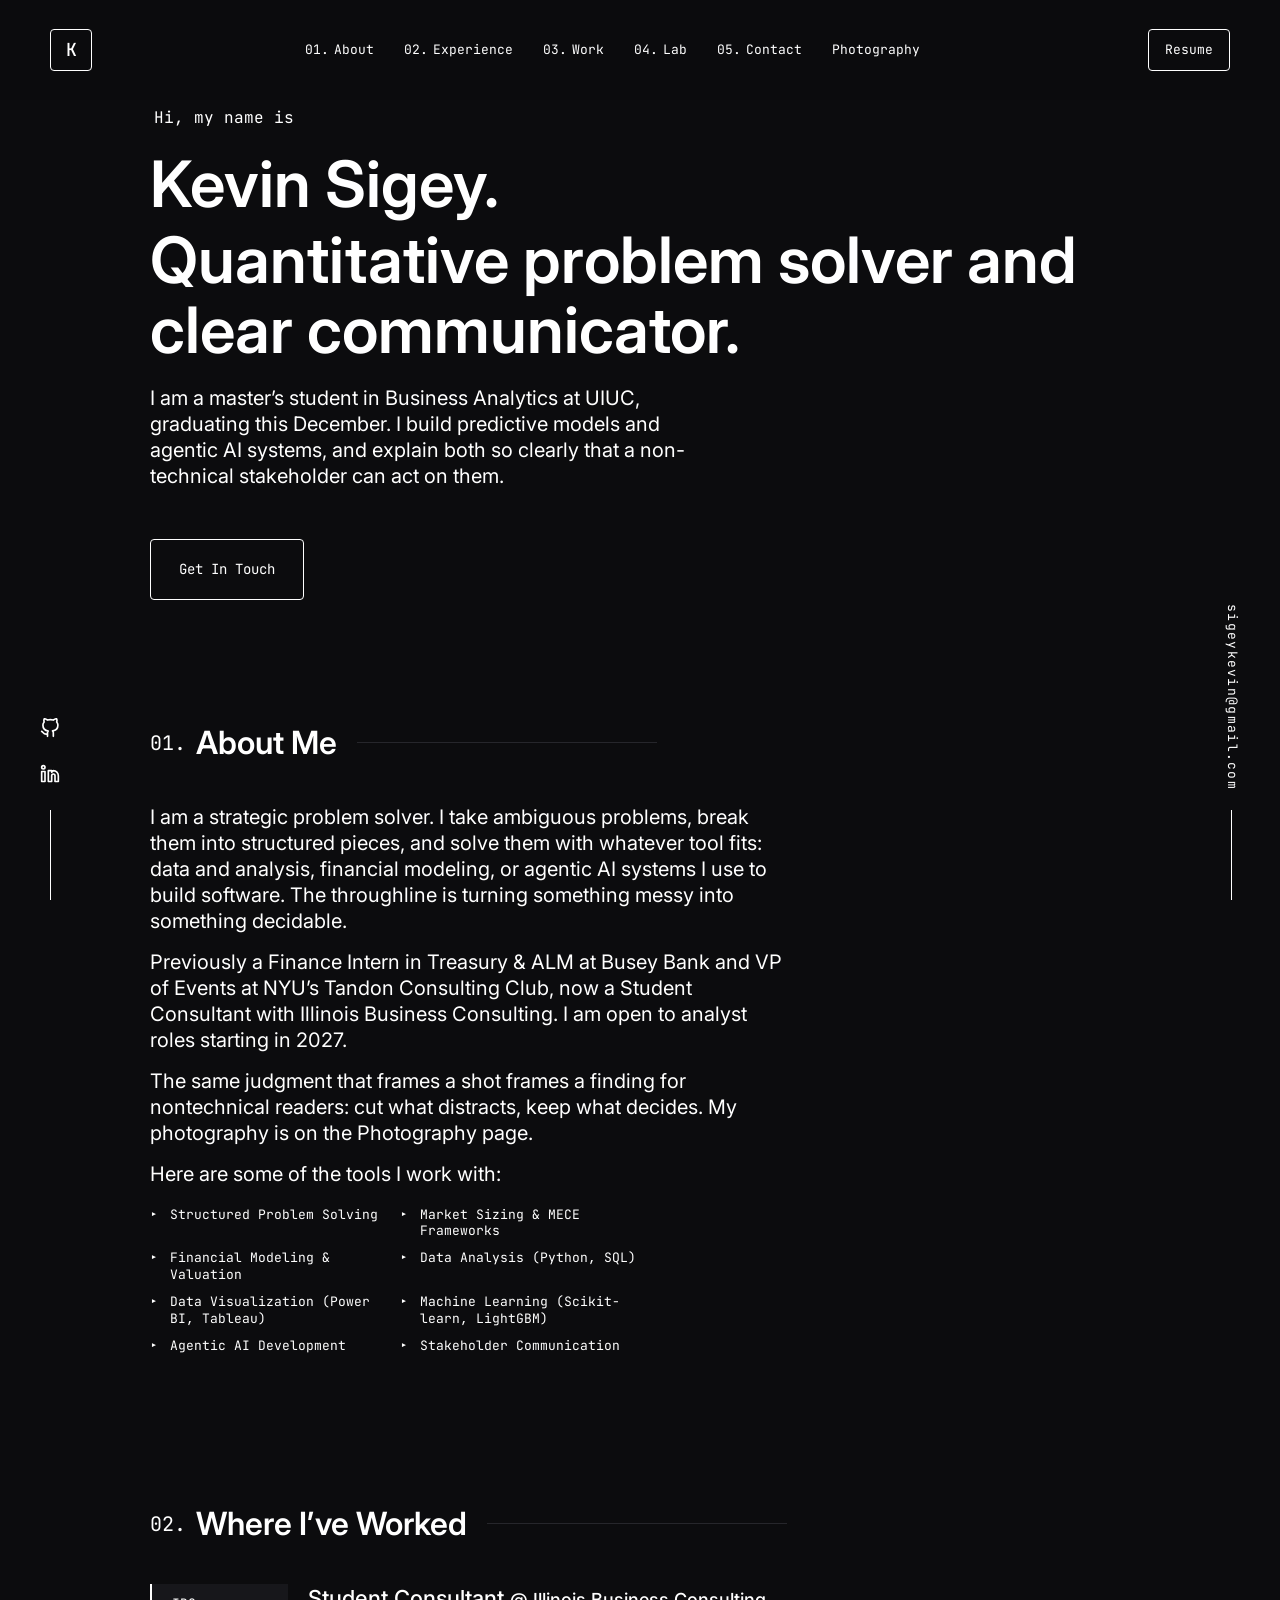
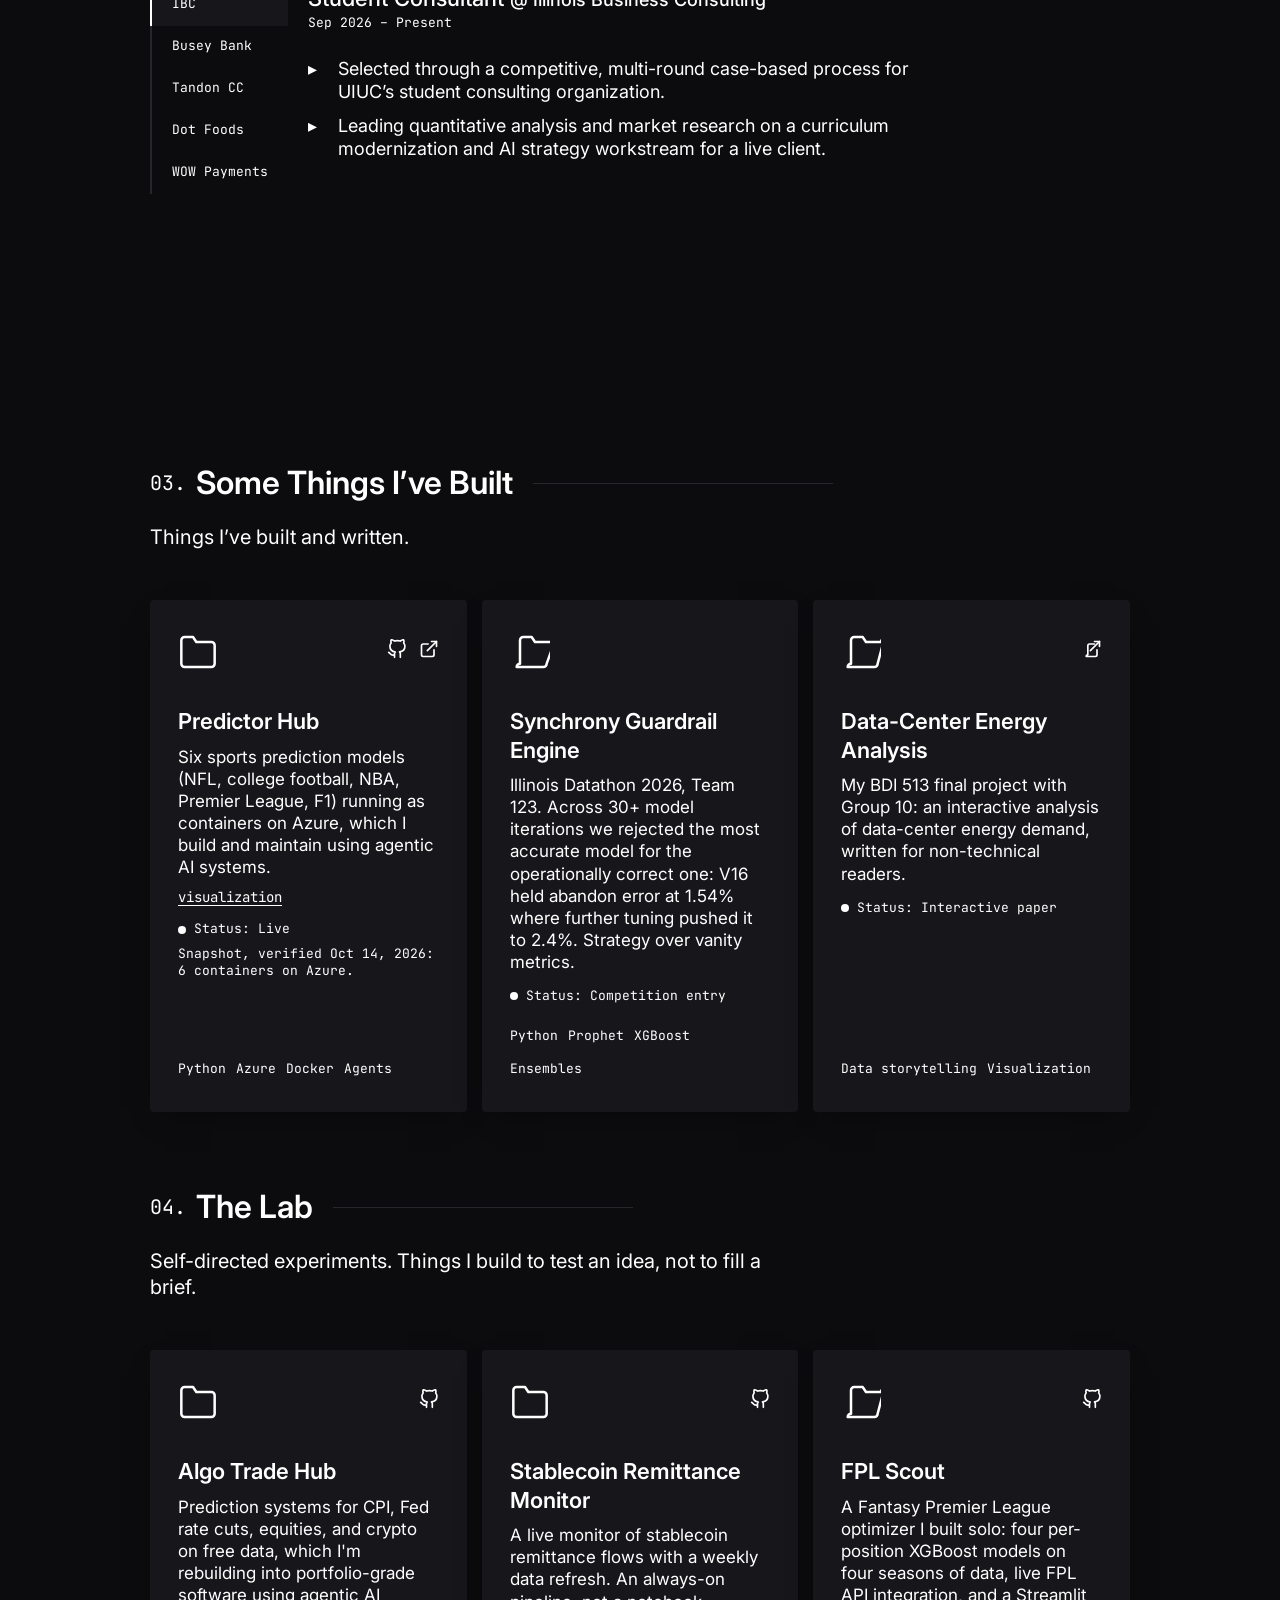
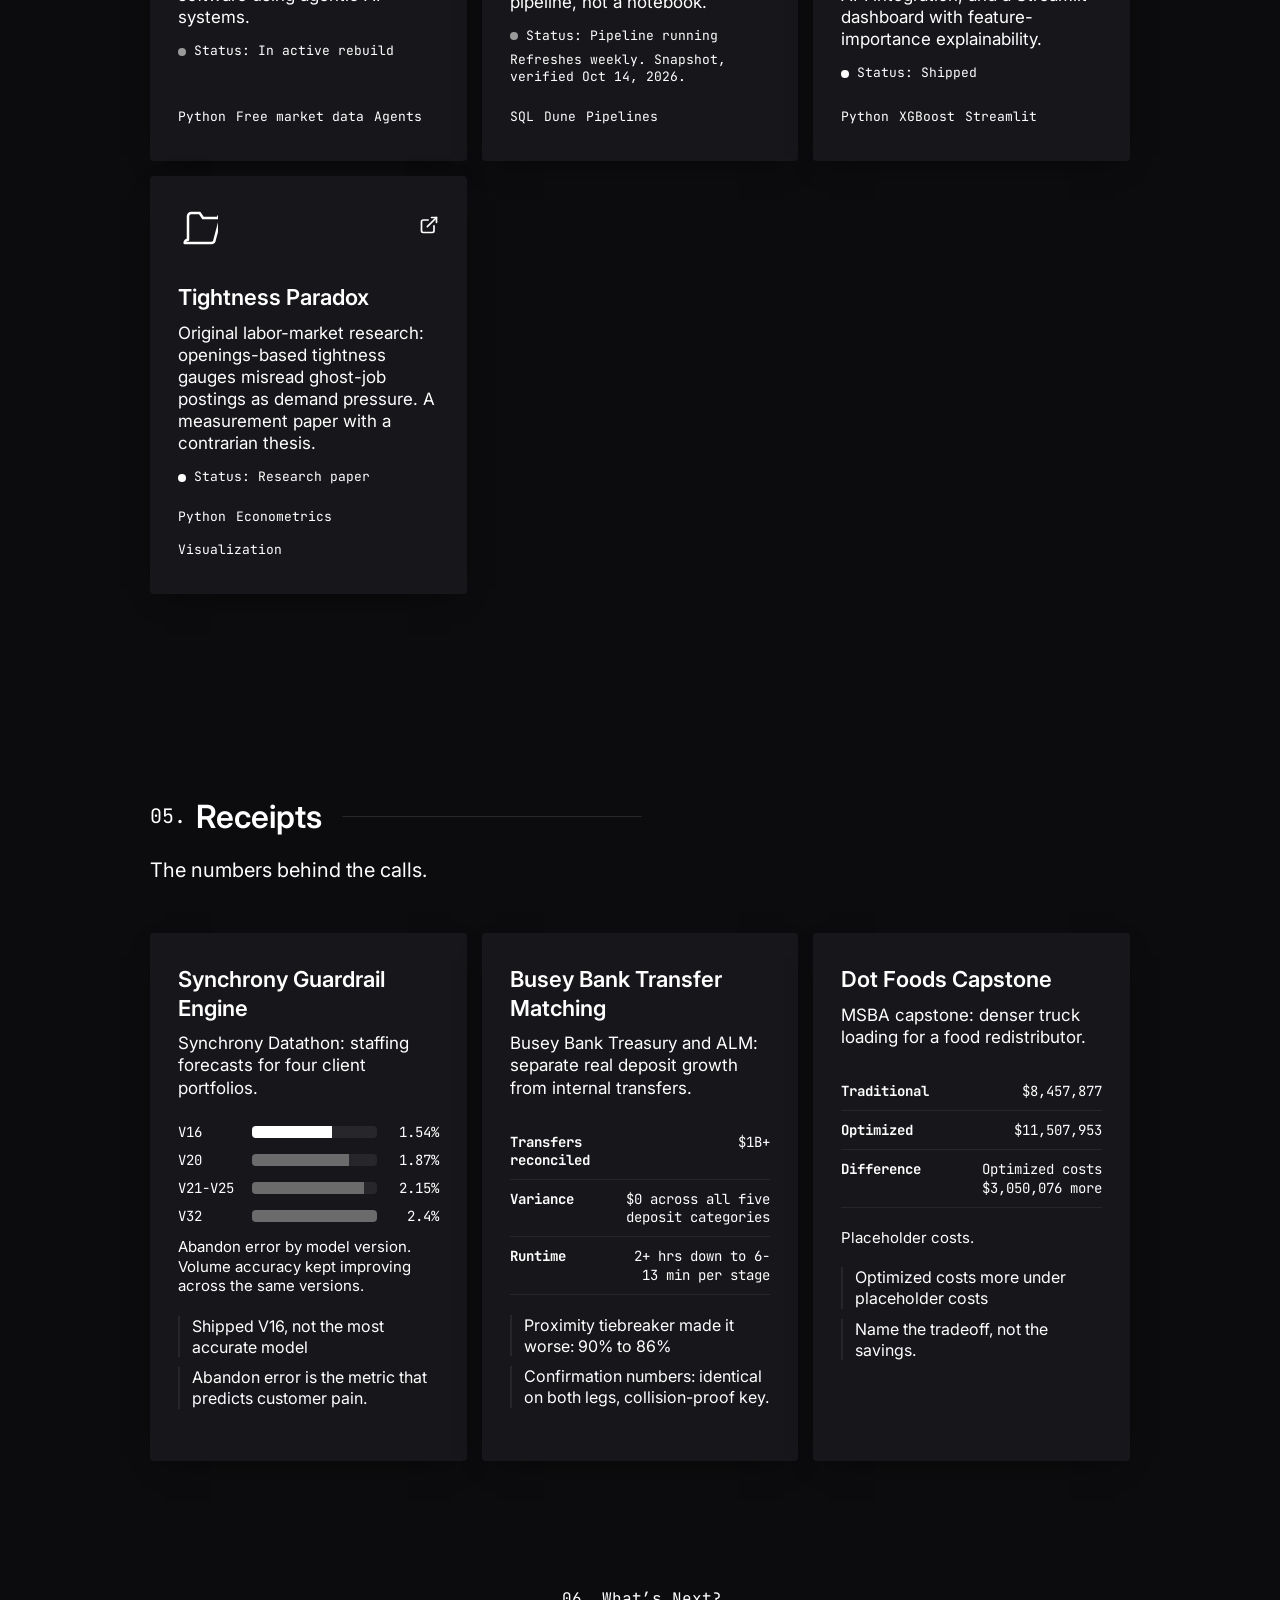
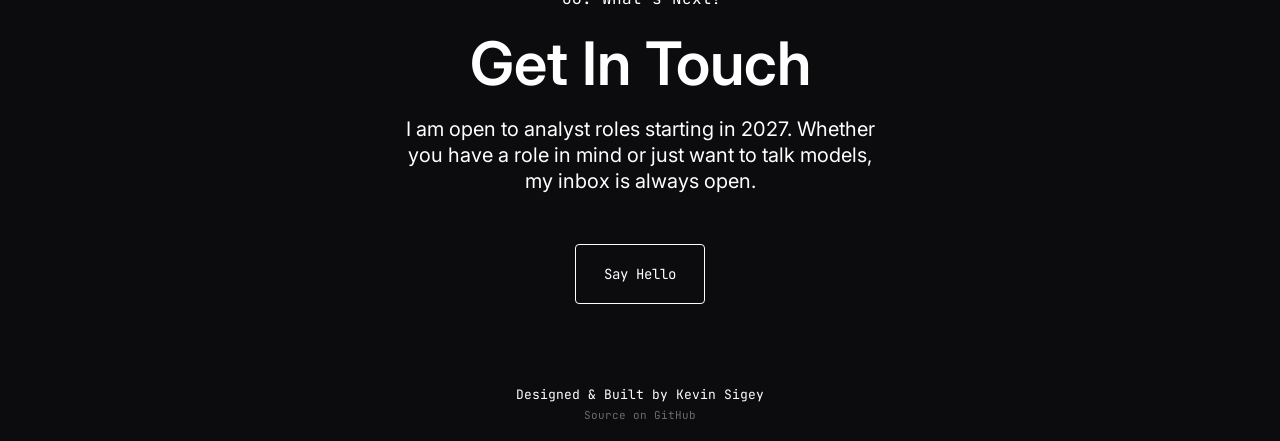
==== commit e732e011: "Remove Dot Foods tradeoff toy; restore Busey Receipts card to table version" ====
--- a/index.html
+++ b/index.html
@@ -254,26 +254,6 @@
         <ul class="card-tech"><li>Python</li><li>Econometrics</li><li>Visualization</li></ul>
       </li>
     </ul>
-    <div class="toy" id="dotFoodsToy">
-      <h3>Try the tradeoff</h3>
-      <p class="toy-note">Move the four placeholder unit costs. Quantities stay fixed from the capstone model: 7,229 loads, 309,761 traditional pallets, 416,159 optimized pallets. Simplified illustration. Directional, not validated.</p>
-      <div class="toy-sliders">
-        <label class="toy-slider">Pallet cost: $<span id="palletCostVal">12</span>
-          <input type="range" id="palletCost" min="4" max="30" step="1" value="12"></label>
-        <label class="toy-slider">Warehouse labor: $<span id="laborVal">25</span>/hr
-          <input type="range" id="laborRate" min="10" max="60" step="1" value="25"></label>
-        <label class="toy-slider">Driver sort fee: $<span id="sortFeeVal">0.25</span>/case
-          <input type="range" id="sortFee" min="0.05" max="1" step="0.05" value="0.25"></label>
-        <label class="toy-slider">Driver flat drop fee: $<span id="dropFeeVal">5.00</span>/load
-          <input type="range" id="dropFee" min="1" max="15" step="0.5" value="5"></label>
-      </div>
-      <div class="toy-results">
-        <p>Traditional: <strong id="toyTraditional">$8,457,877</strong></p>
-        <p>Optimized: <strong id="toyOptimized">$11,507,953</strong></p>
-        <p id="toyVerdict">At these assumptions, optimized costs $3,050,076 more than traditional.</p>
-      </div>
-      <button type="button" class="btn btn-small" id="toyReset">Reset to practicum placeholders</button>
-    </div>
   </section>
 </section>
 
@@ -300,13 +280,13 @@
       <li class="receipt-card">
         <h3 class="receipt-title">Busey Bank Transfer Matching</h3>
         <p class="receipt-context">Busey Bank Treasury and ALM: separate real deposit growth from internal transfers.</p>
-        <ul class="receipt-findings">
-          <li>About 9 in 10 transfer dollars matched</li>
-          <li>The rest was categorized by cause, not left unexplained.</li>
-          <li>Some apparent transfers turned out to be loan paydowns, CD issues, or other non-transfer activity, not transfers at all.</li>
-        </ul>
+        <table class="receipt-table">
+          <tr><th scope="row">Transfers reconciled</th><td>$1B+</td></tr>
+          <tr><th scope="row">Variance</th><td>$0 across all five deposit categories</td></tr>
+          <tr><th scope="row">Runtime</th><td>2+ hrs down to 6-13 min per stage</td></tr>
+        </table>
         <ul class="receipt-callouts">
-          <li>A proximity tiebreaker made matching worse, so I dropped it.</li>
+          <li>Proximity tiebreaker made it worse: 90% to 86%</li>
           <li>Confirmation numbers: identical on both legs, collision-proof key.</li>
         </ul>
       </li>
@@ -318,12 +298,11 @@
           <tr><th scope="row">Optimized</th><td>$11,507,953</td></tr>
           <tr><th scope="row">Difference</th><td>Optimized costs $3,050,076 more</td></tr>
         </table>
-        <p class="receipt-chart-note">Placeholder costs, same as the toy.</p>
+        <p class="receipt-chart-note">Placeholder costs.</p>
         <ul class="receipt-callouts">
           <li>Optimized costs more under placeholder costs</li>
           <li>Name the tradeoff, not the savings.</li>
         </ul>
-        <p class="receipt-link"><a href="#dotFoodsToy">Try the tradeoff in the Lab</a></p>
       </li>
     </ul>
   </section>
--- a/css/main.css
+++ b/css/main.css
@@ -545,60 +545,6 @@
 
 .receipt-callouts li { border-left: 2px solid var(--lightest-navy); padding-left: 12px; font-size: 16px; }
 
-.receipt-findings { display: flex; flex-direction: column; gap: 10px; margin-bottom: 20px; }
-
-.receipt-findings li { padding-left: 12px; font-size: 16px; }
-
-.receipt-link { margin-top: auto; font-family: var(--font-mono); font-size: var(--fz-sm); }
-
-.receipt-link a { color: var(--green); text-decoration: underline; text-underline-offset: 3px; }
-
-.receipt-link a:hover { color: var(--lightest-slate); }
-
-/* ---------- Dot Foods tradeoff toy ---------- */
-
-.toy {
-  padding: 28px;
-  border: 1px solid var(--lightest-navy);
-  border-radius: var(--border-radius);
-  background: var(--light-navy);
-}
-
-.toy h3 {
-  margin-bottom: 8px;
-  font-size: var(--fz-xl);
-  font-weight: 600;
-  color: var(--lightest-slate);
-}
-
-.toy-note { max-width: 720px; color: var(--light-slate); font-size: 15px; margin-bottom: 24px; }
-
-.toy-sliders {
-  display: grid;
-  grid-template-columns: repeat(auto-fill, minmax(260px, 1fr));
-  gap: 20px;
-  margin-bottom: 24px;
-}
-
-.toy-slider {
-  display: flex;
-  flex-direction: column;
-  gap: 8px;
-  font-family: var(--font-mono);
-  font-size: var(--fz-sm);
-  color: var(--light-slate);
-}
-
-.toy-slider input[type="range"] {
-  width: 100%;
-  accent-color: var(--green);
-}
-
-.toy-results { font-size: 17px; color: var(--light-slate); margin-bottom: 20px; }
-.toy-results p { margin-bottom: 6px; }
-.toy-results strong { color: var(--lightest-slate); }
-#toyVerdict { color: var(--green); }
-
 /* ---------- contact ---------- */
 
 .contact { text-align: center; max-width: 600px; }
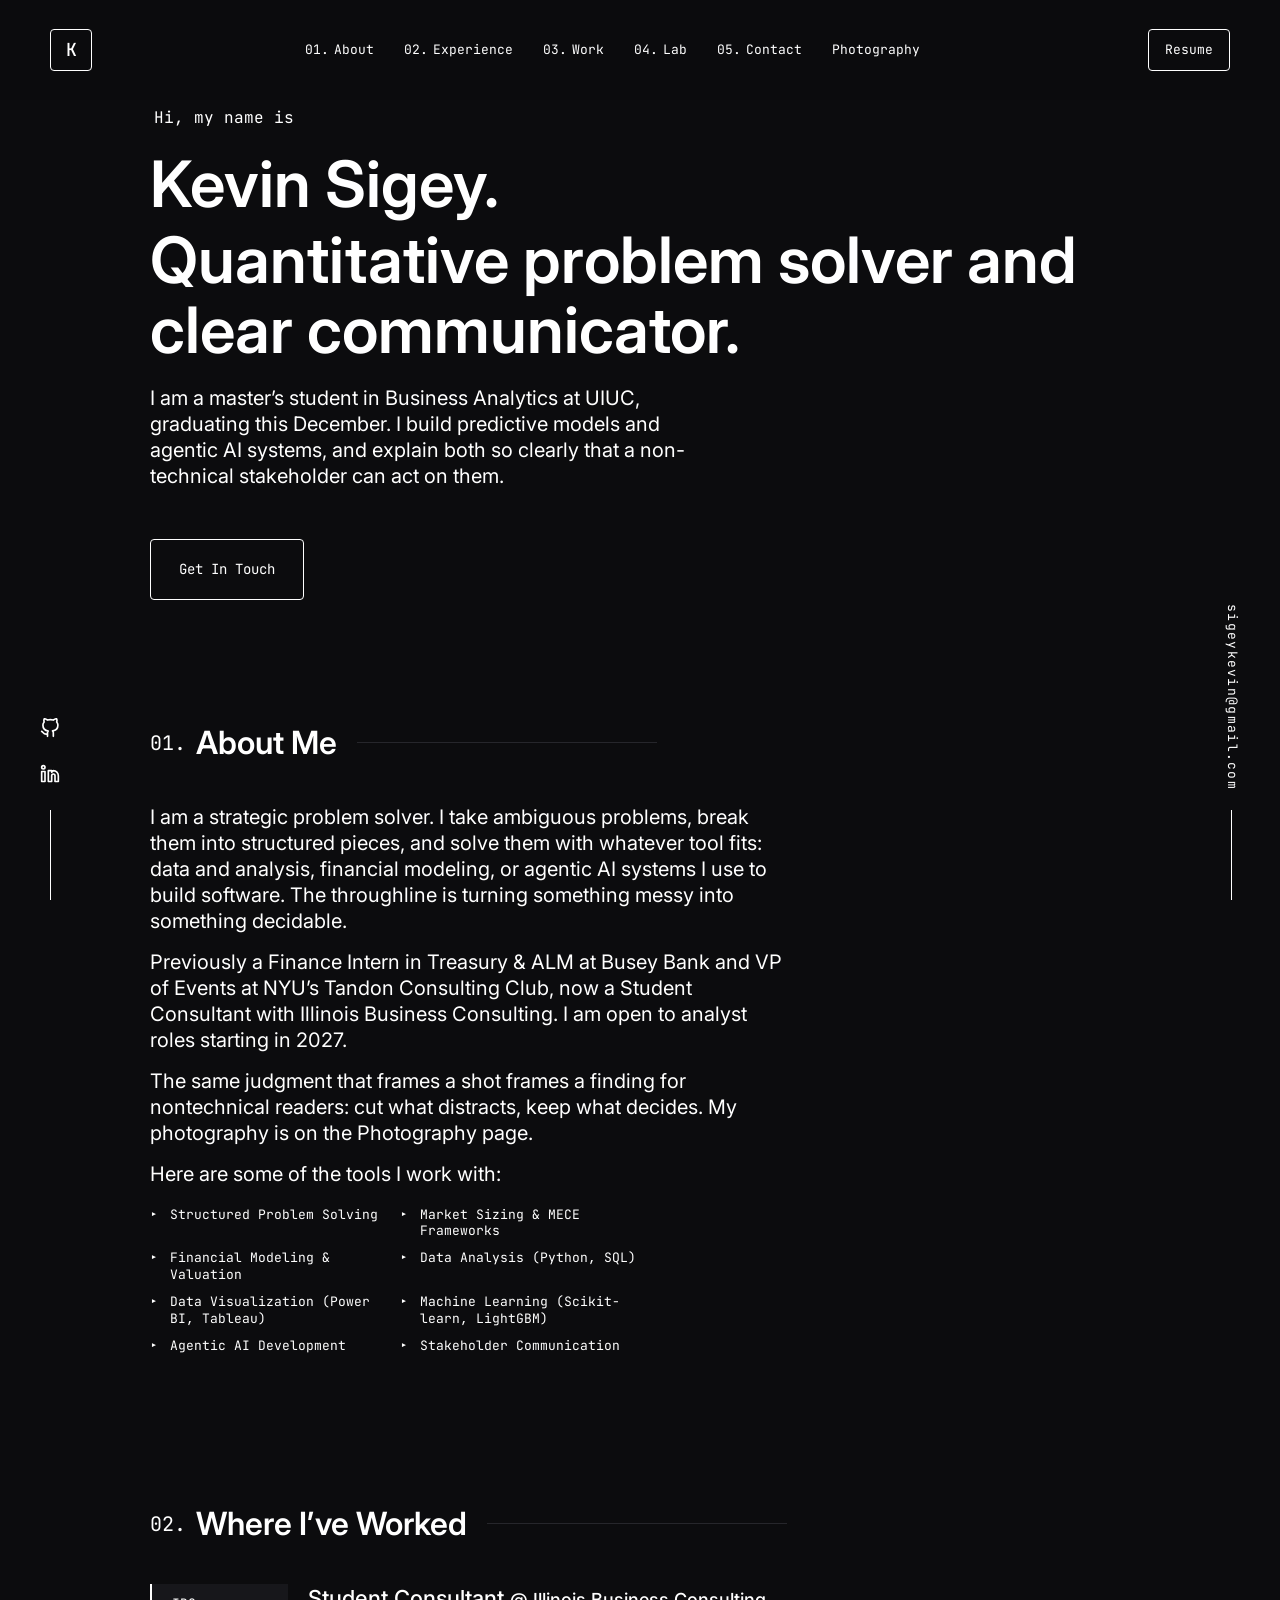
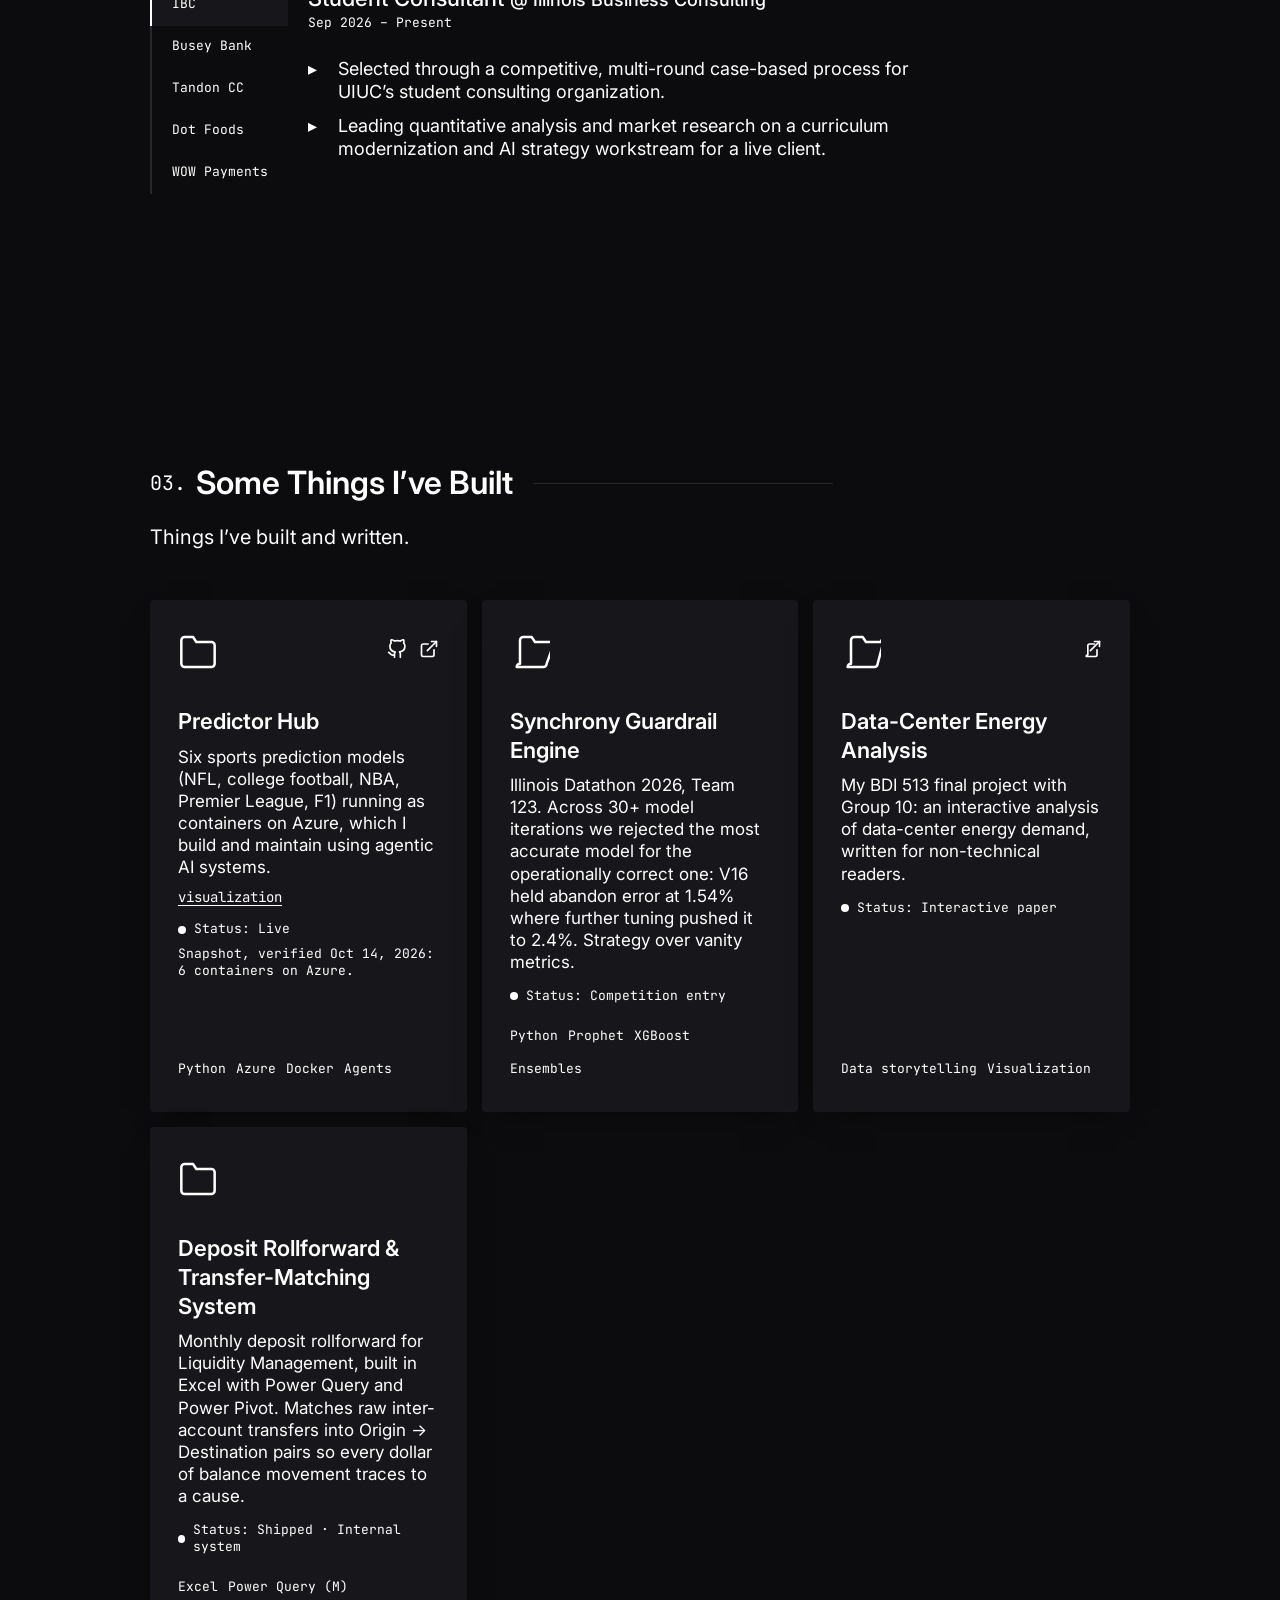
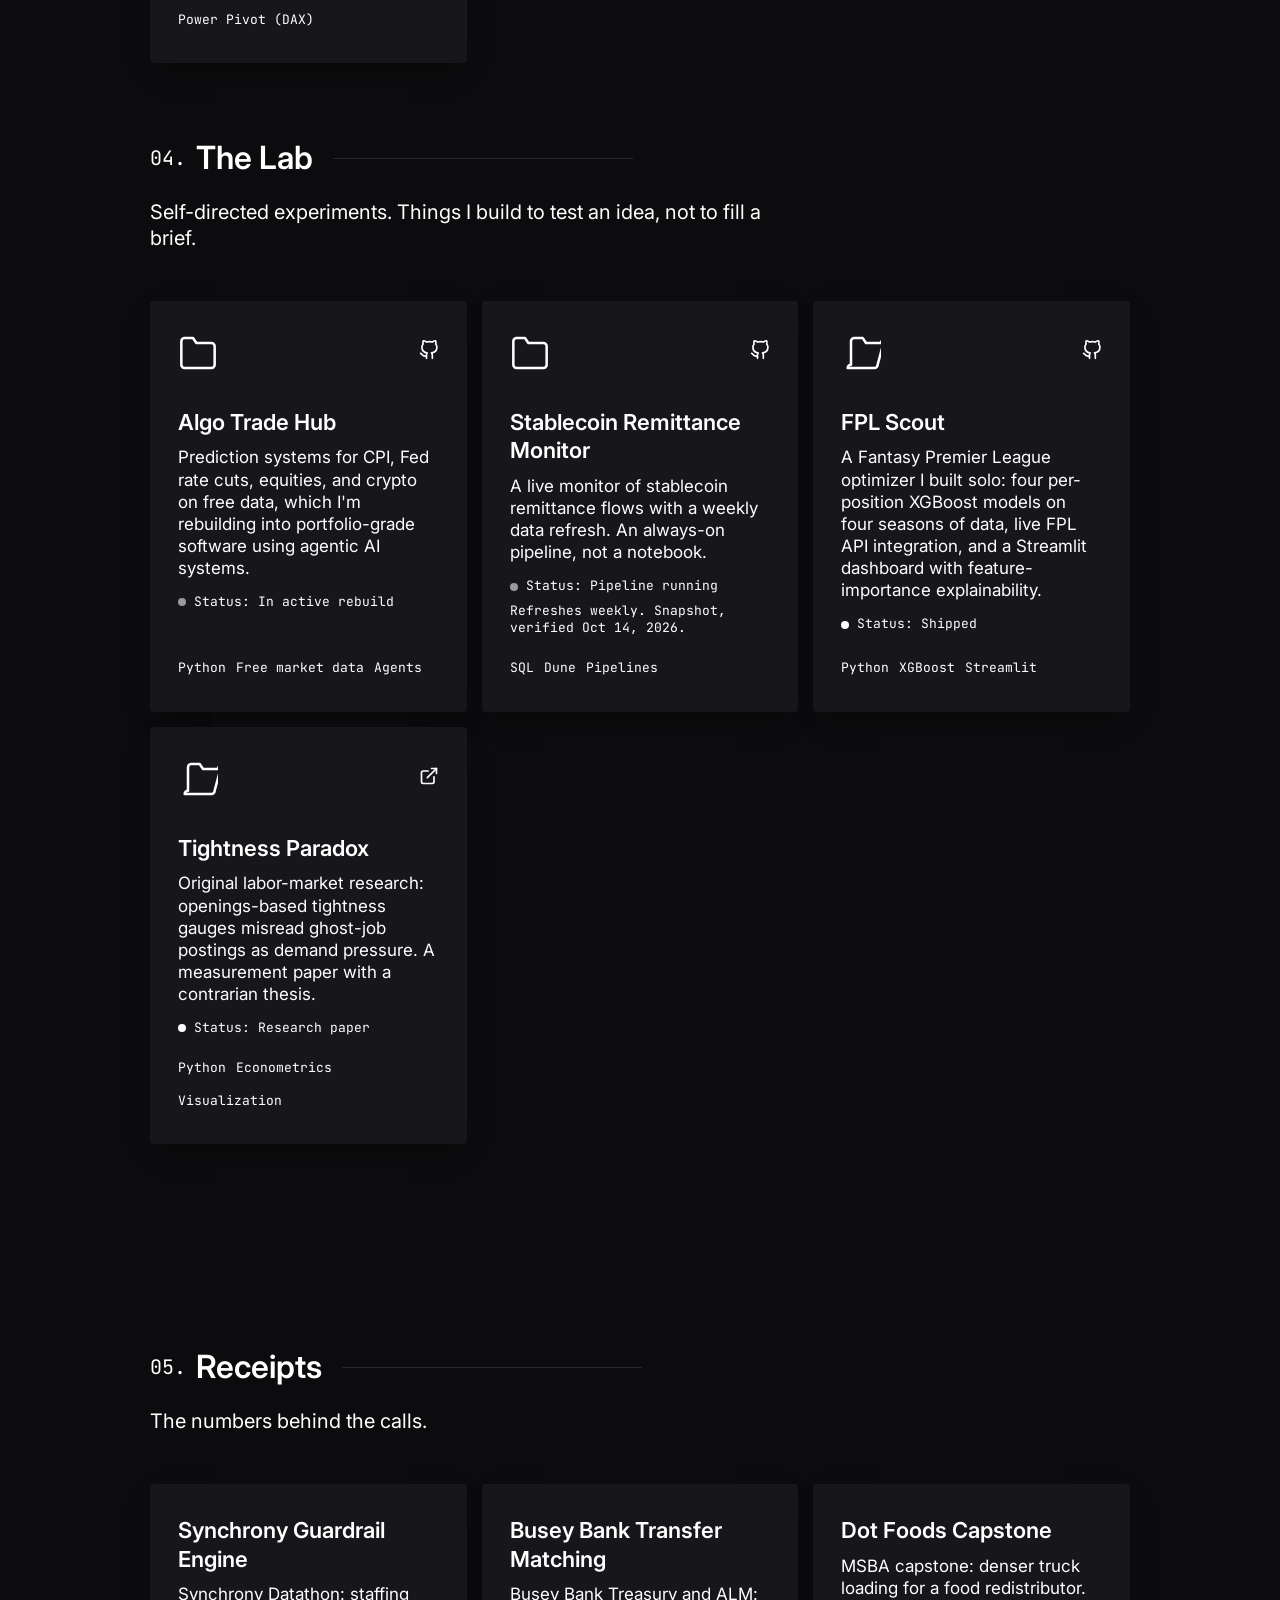
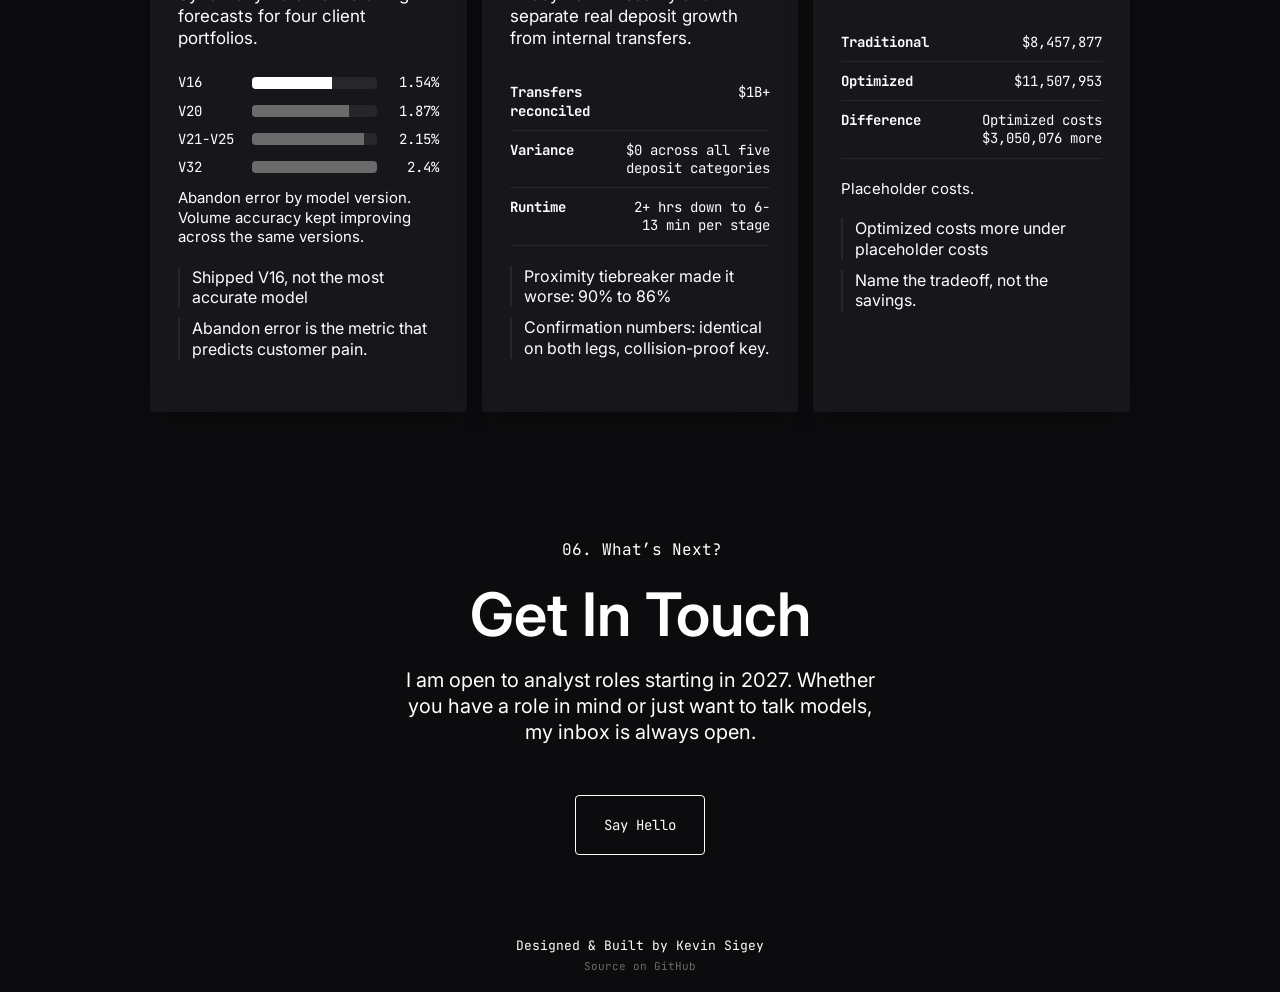
==== commit f7cfa9af: "Add Busey Deposit Rollforward card to Work section (links to Receipts)" ====
--- a/index.html
+++ b/index.html
@@ -189,6 +189,15 @@
         <p class="card-status"><span class="dot live" aria-hidden="true"></span>Status: Interactive paper</p>
         <ul class="card-tech"><li>Data storytelling</li><li>Visualization</li></ul>
       </li>
+<li class="project-card">
+        <div class="card-top">
+          <svg class="folder" viewBox="0 0 24 24" fill="none" stroke="currentColor" stroke-width="1.5" stroke-linecap="round" stroke-linejoin="round"><path d="M22 19a2 2 0 0 1-2 2H4a2 2 0 0 1-2-2V5a2 2 0 0 1 2-2h5l2 3h9a2 2 0 0 1 2 2z"/></svg>
+        </div>
+        <h3 class="card-title"><a href="#receipts">Deposit Rollforward &amp; Transfer-Matching System</a></h3>
+        <p class="card-desc">Monthly deposit rollforward for Liquidity Management, built in Excel with Power Query and Power Pivot. Matches raw inter-account transfers into Origin &rarr; Destination pairs so every dollar of balance movement traces to a cause.</p>
+        <p class="card-status"><span class="dot live" aria-hidden="true"></span>Status: Shipped &middot; Internal system</p>
+        <ul class="card-tech"><li>Excel</li><li>Power Query (M)</li><li>Power Pivot (DAX)</li></ul>
+      </li>
     </ul>
   
 
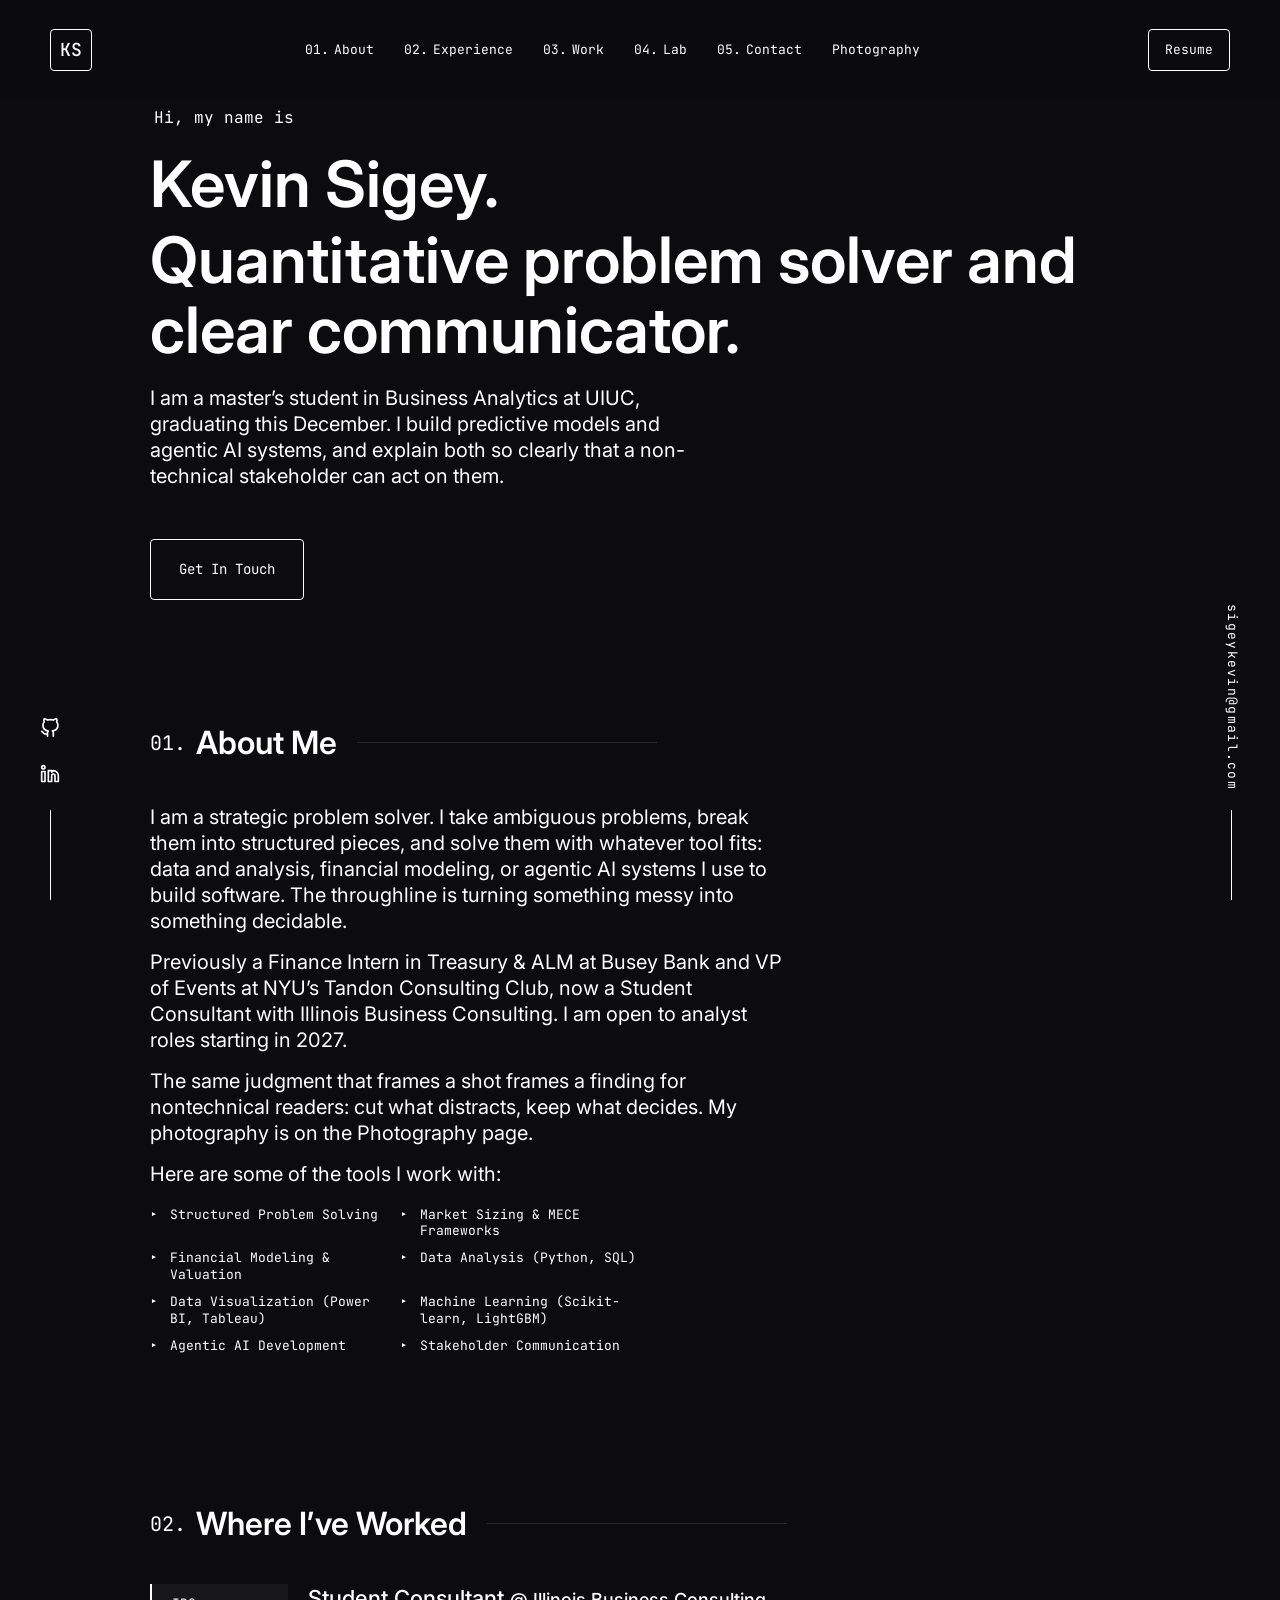
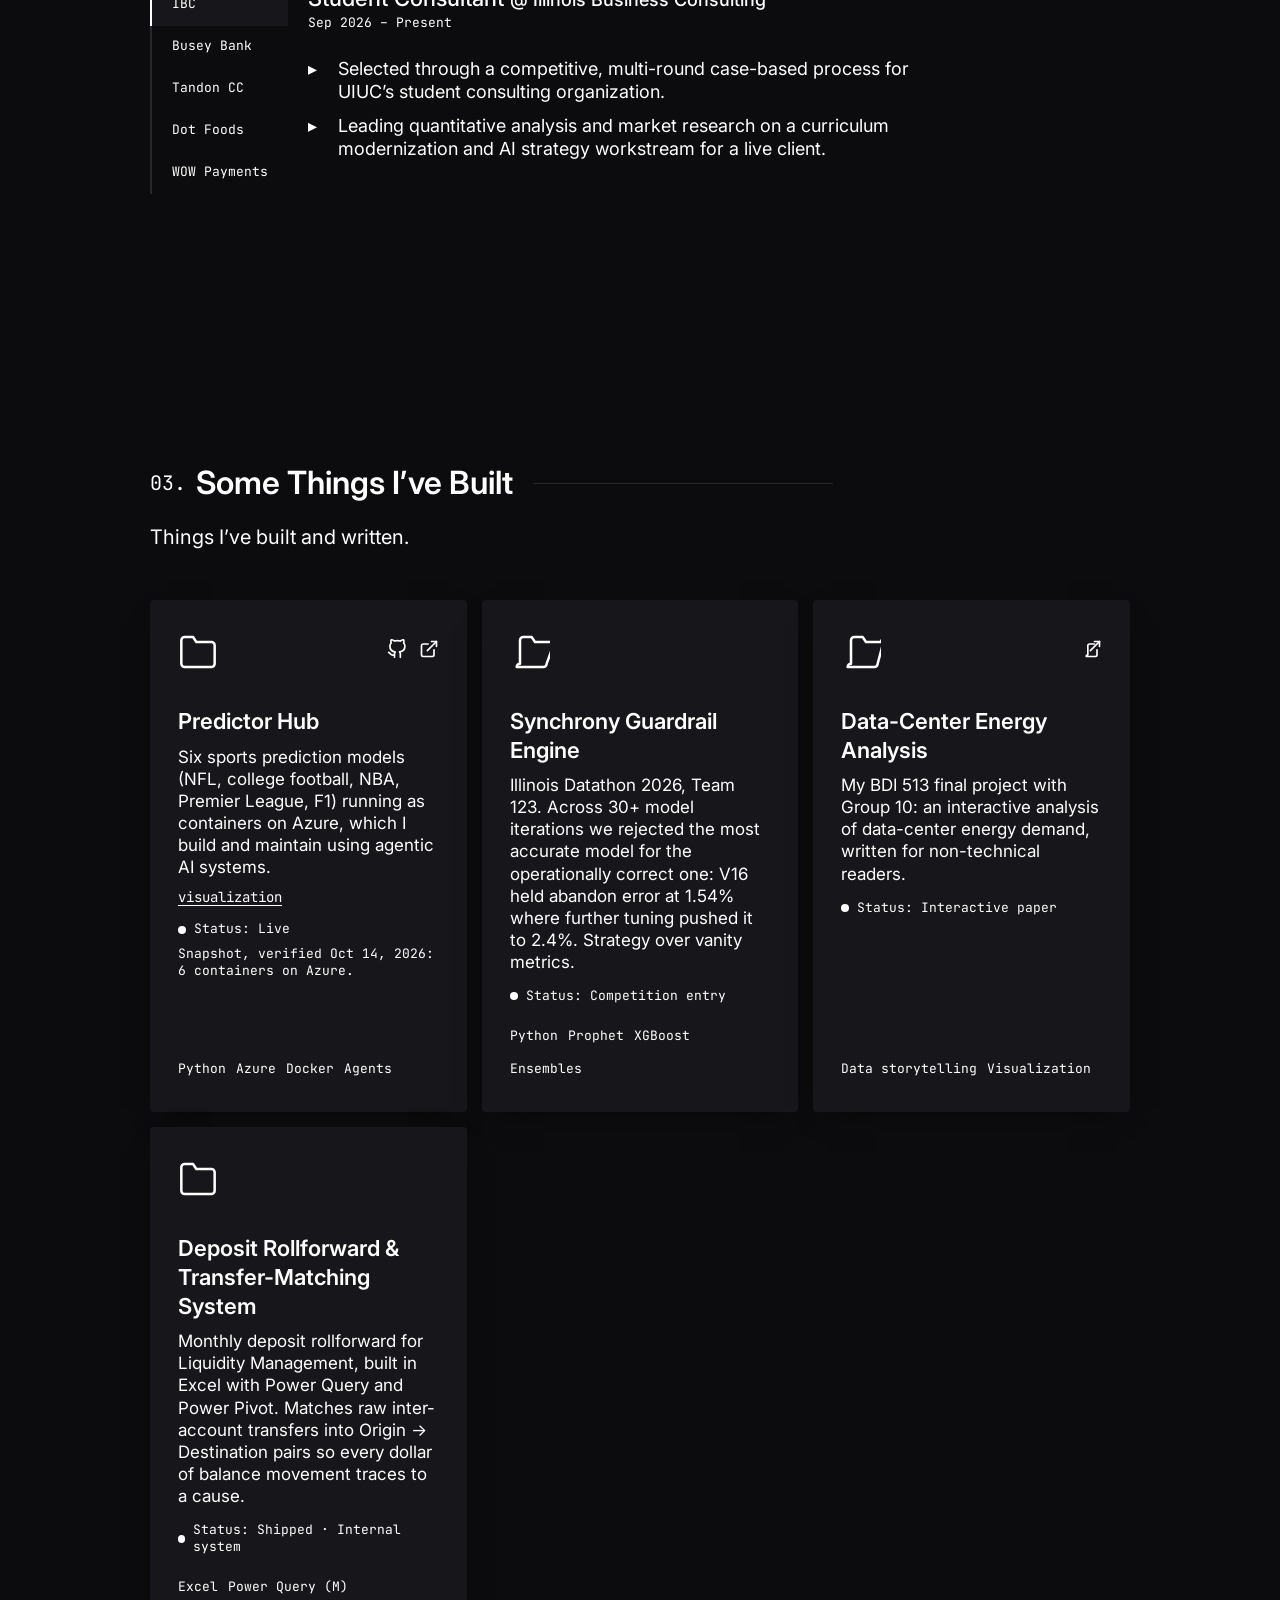
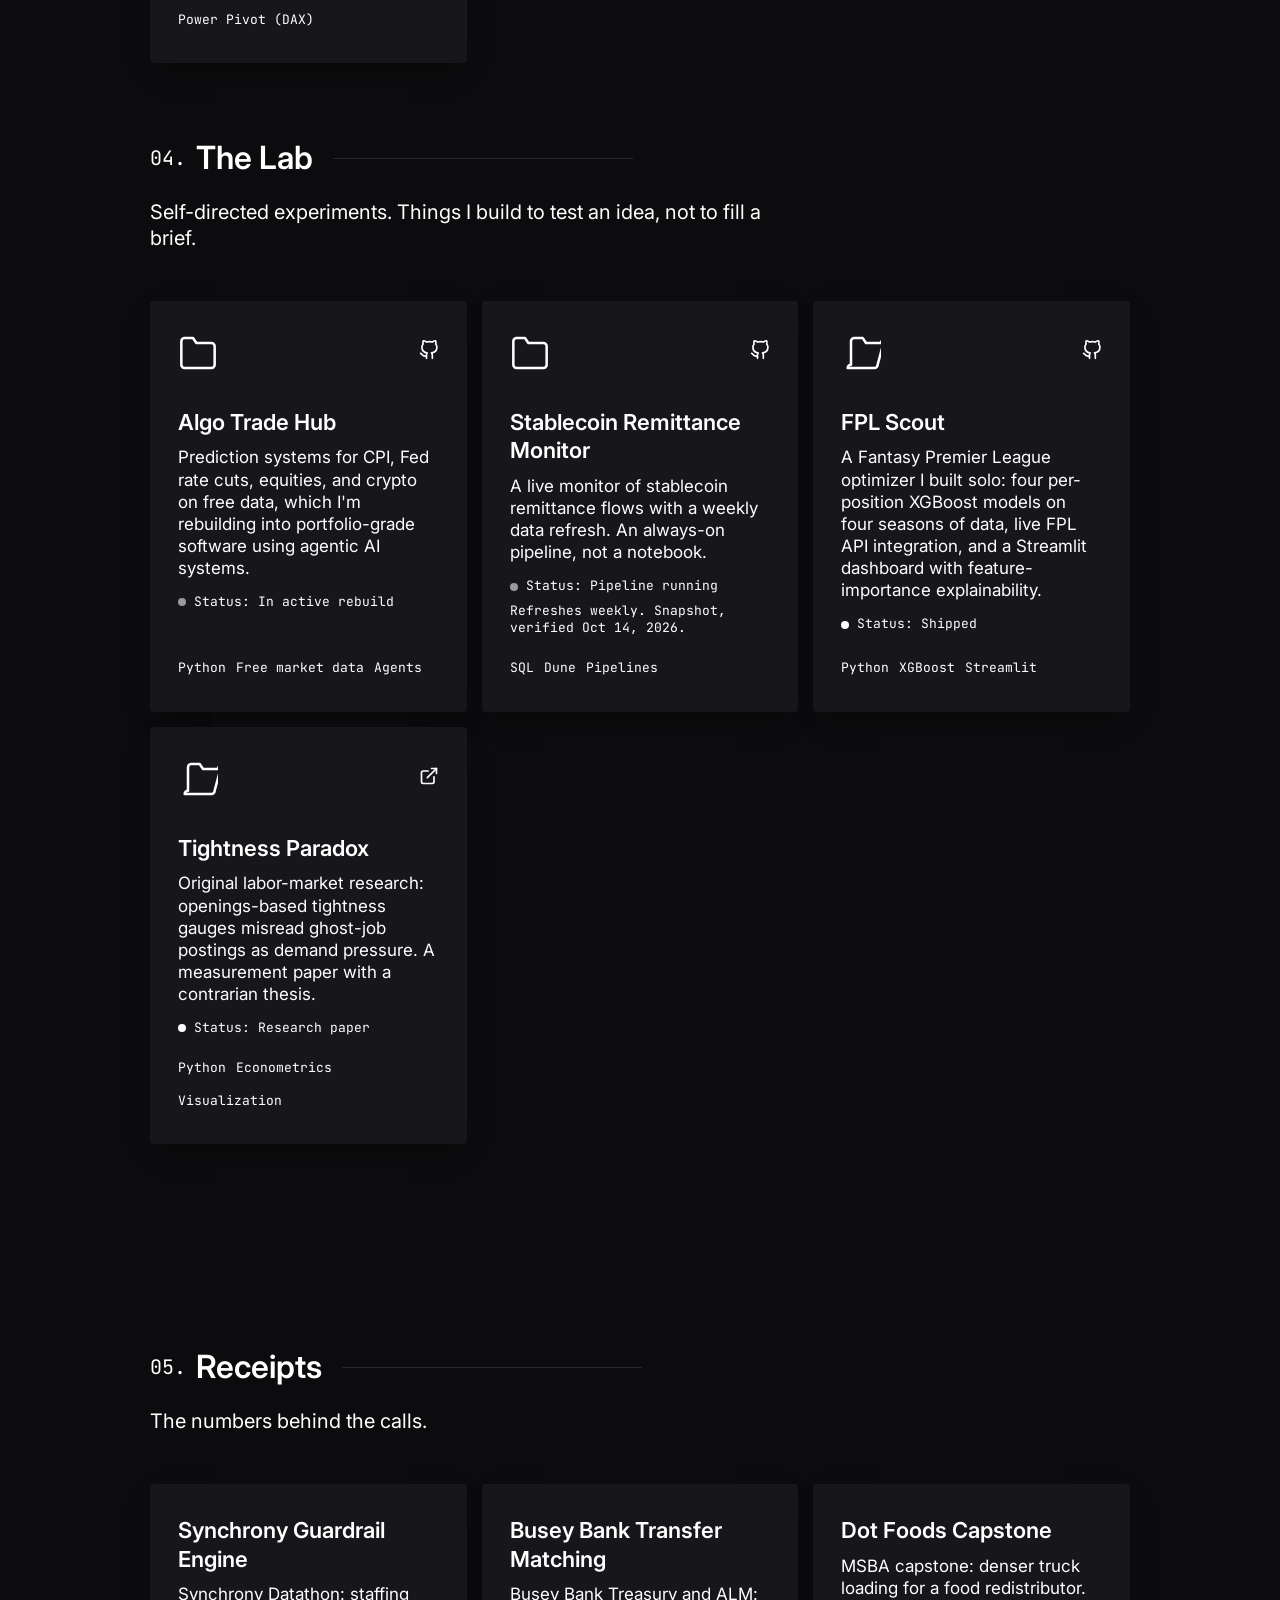
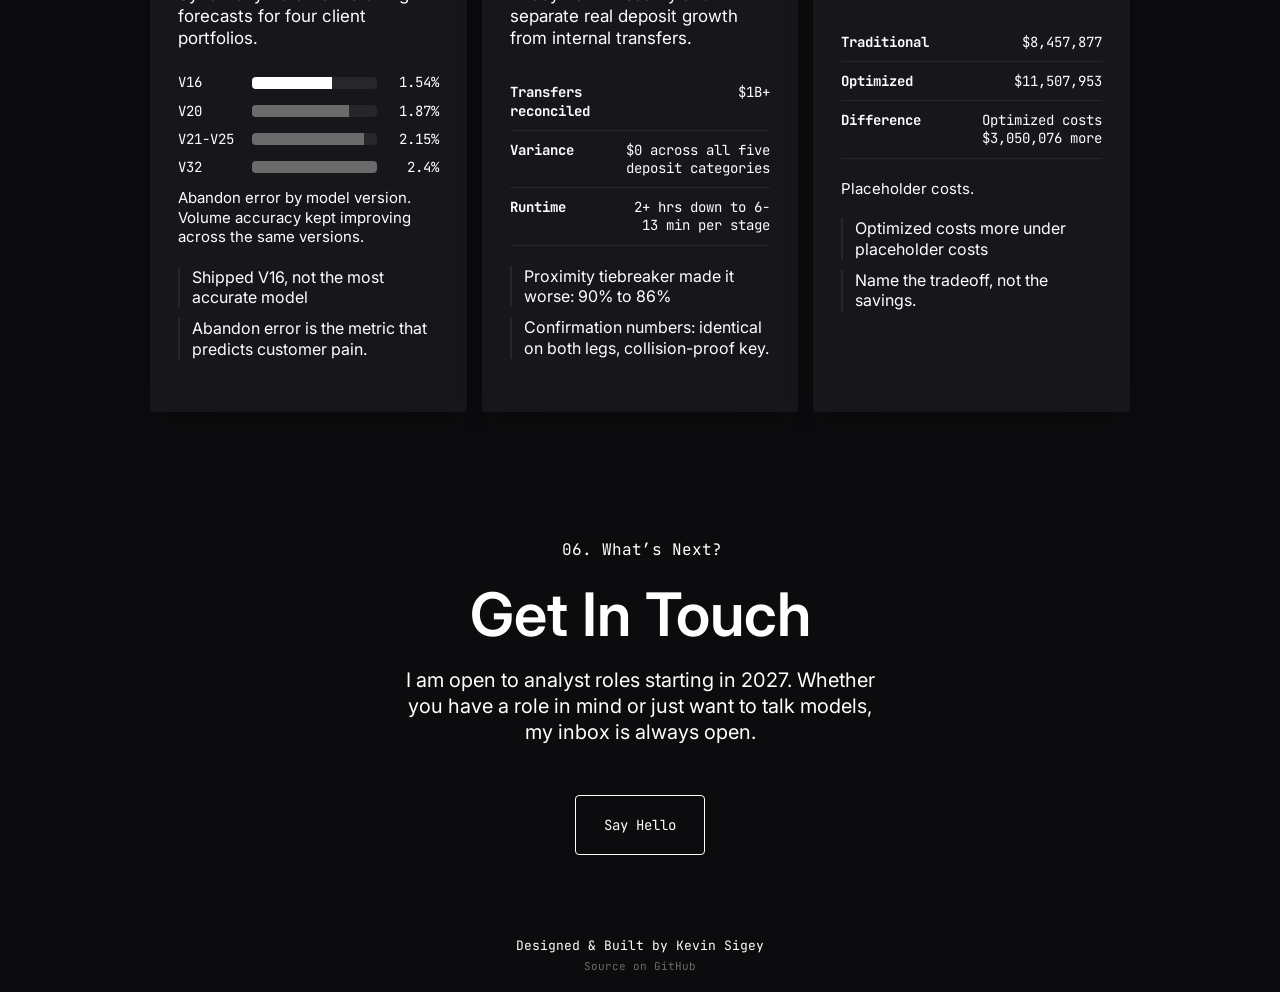
==== commit 336a87b7: "Nav logo monogram: K -> KS" ====
--- a/index.html
+++ b/index.html
@@ -14,7 +14,7 @@
 
 <header class="site-header" id="siteHeader">
   <nav class="nav" aria-label="Primary">
-    <div class="logo"><a href="#top" aria-label="Home">K</a></div>
+    <div class="logo"><a href="#top" aria-label="Home">KS</a></div>
     <ol class="nav-links">
       <li><a href="#about">About</a></li>
       <li><a href="#experience">Experience</a></li>
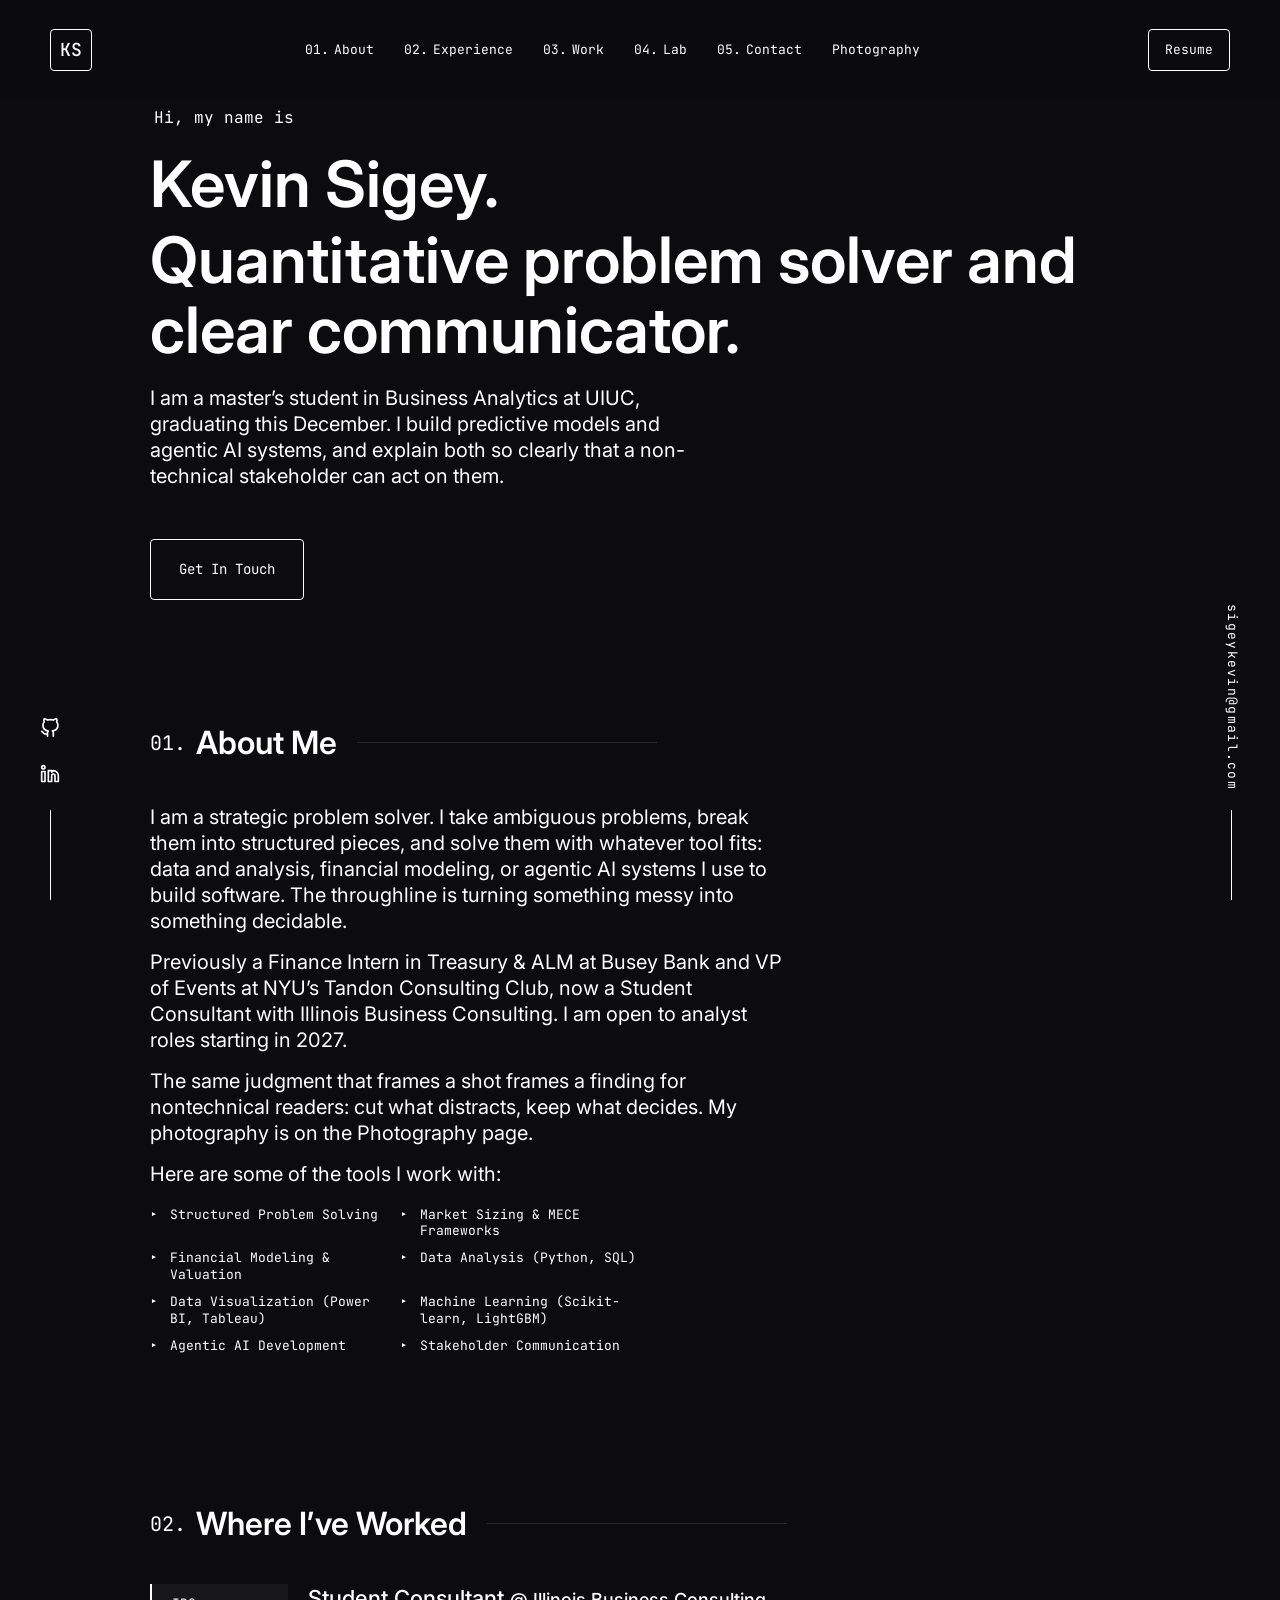
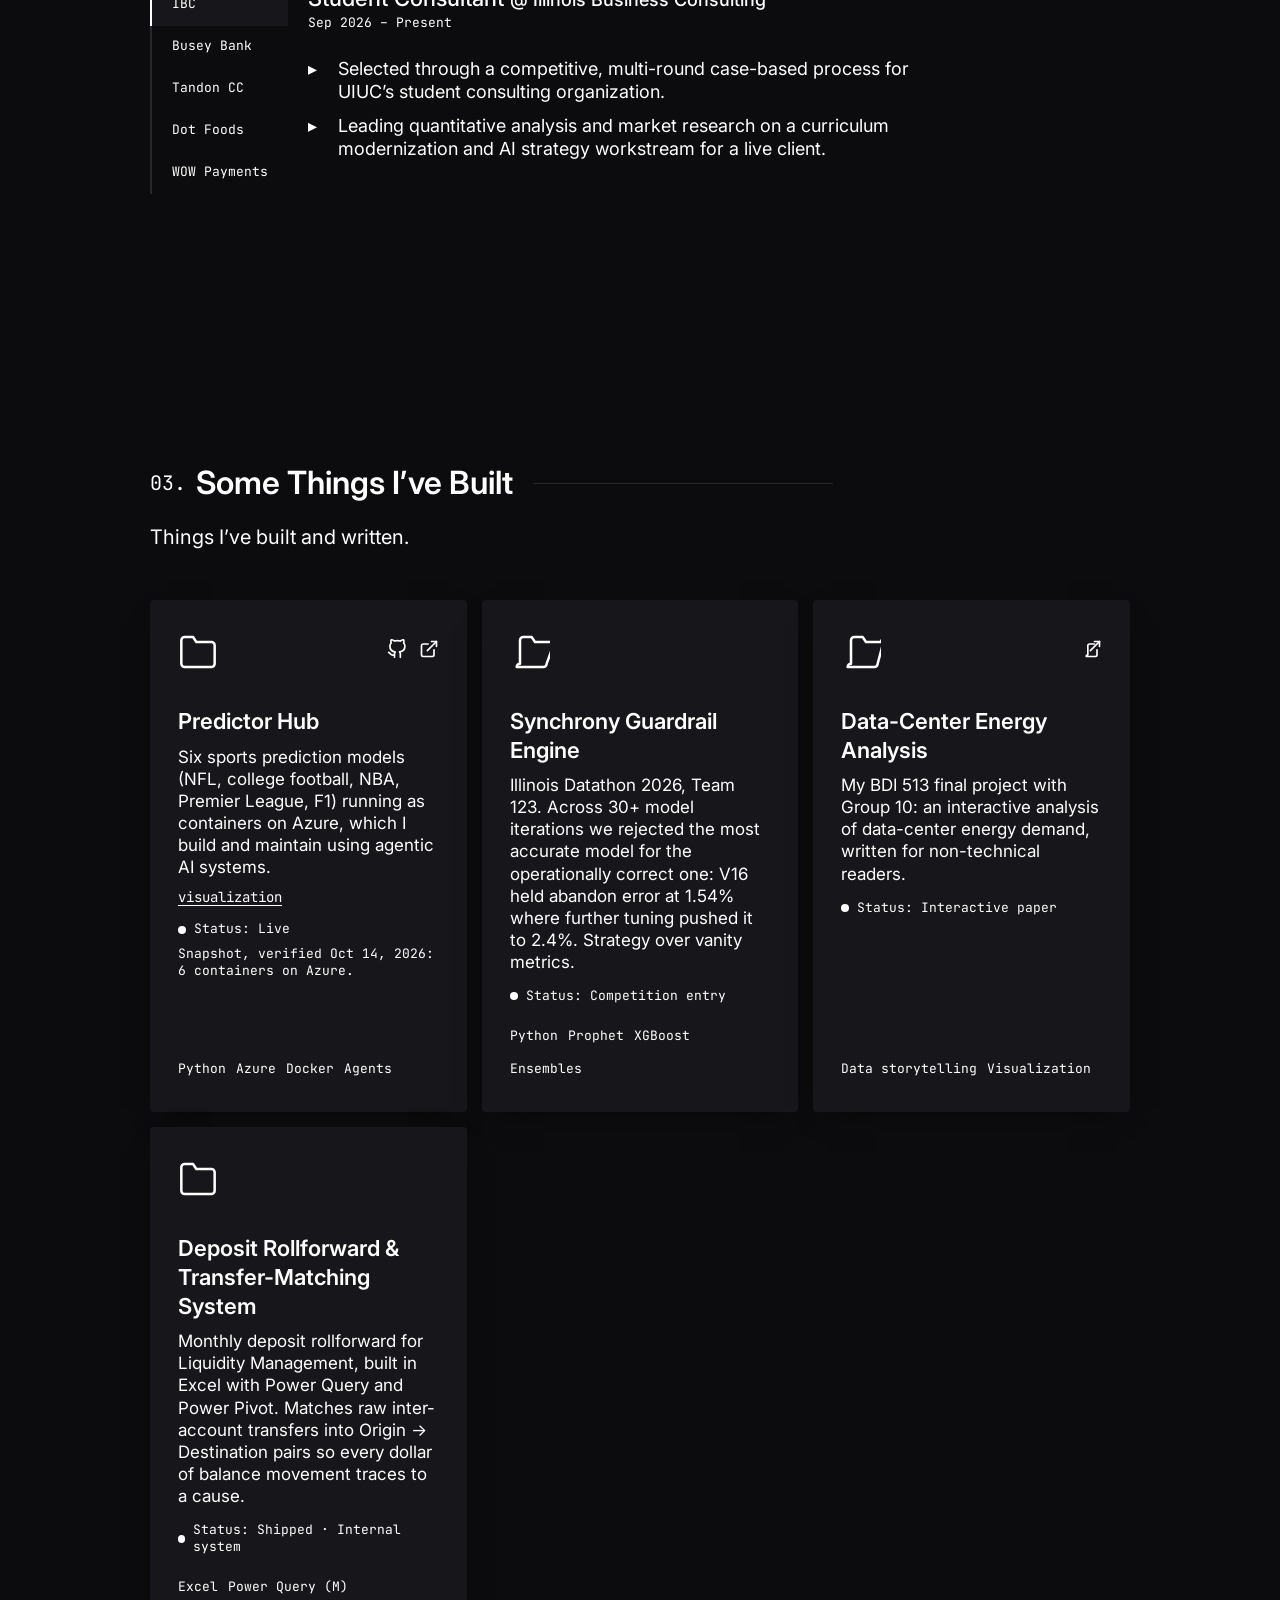
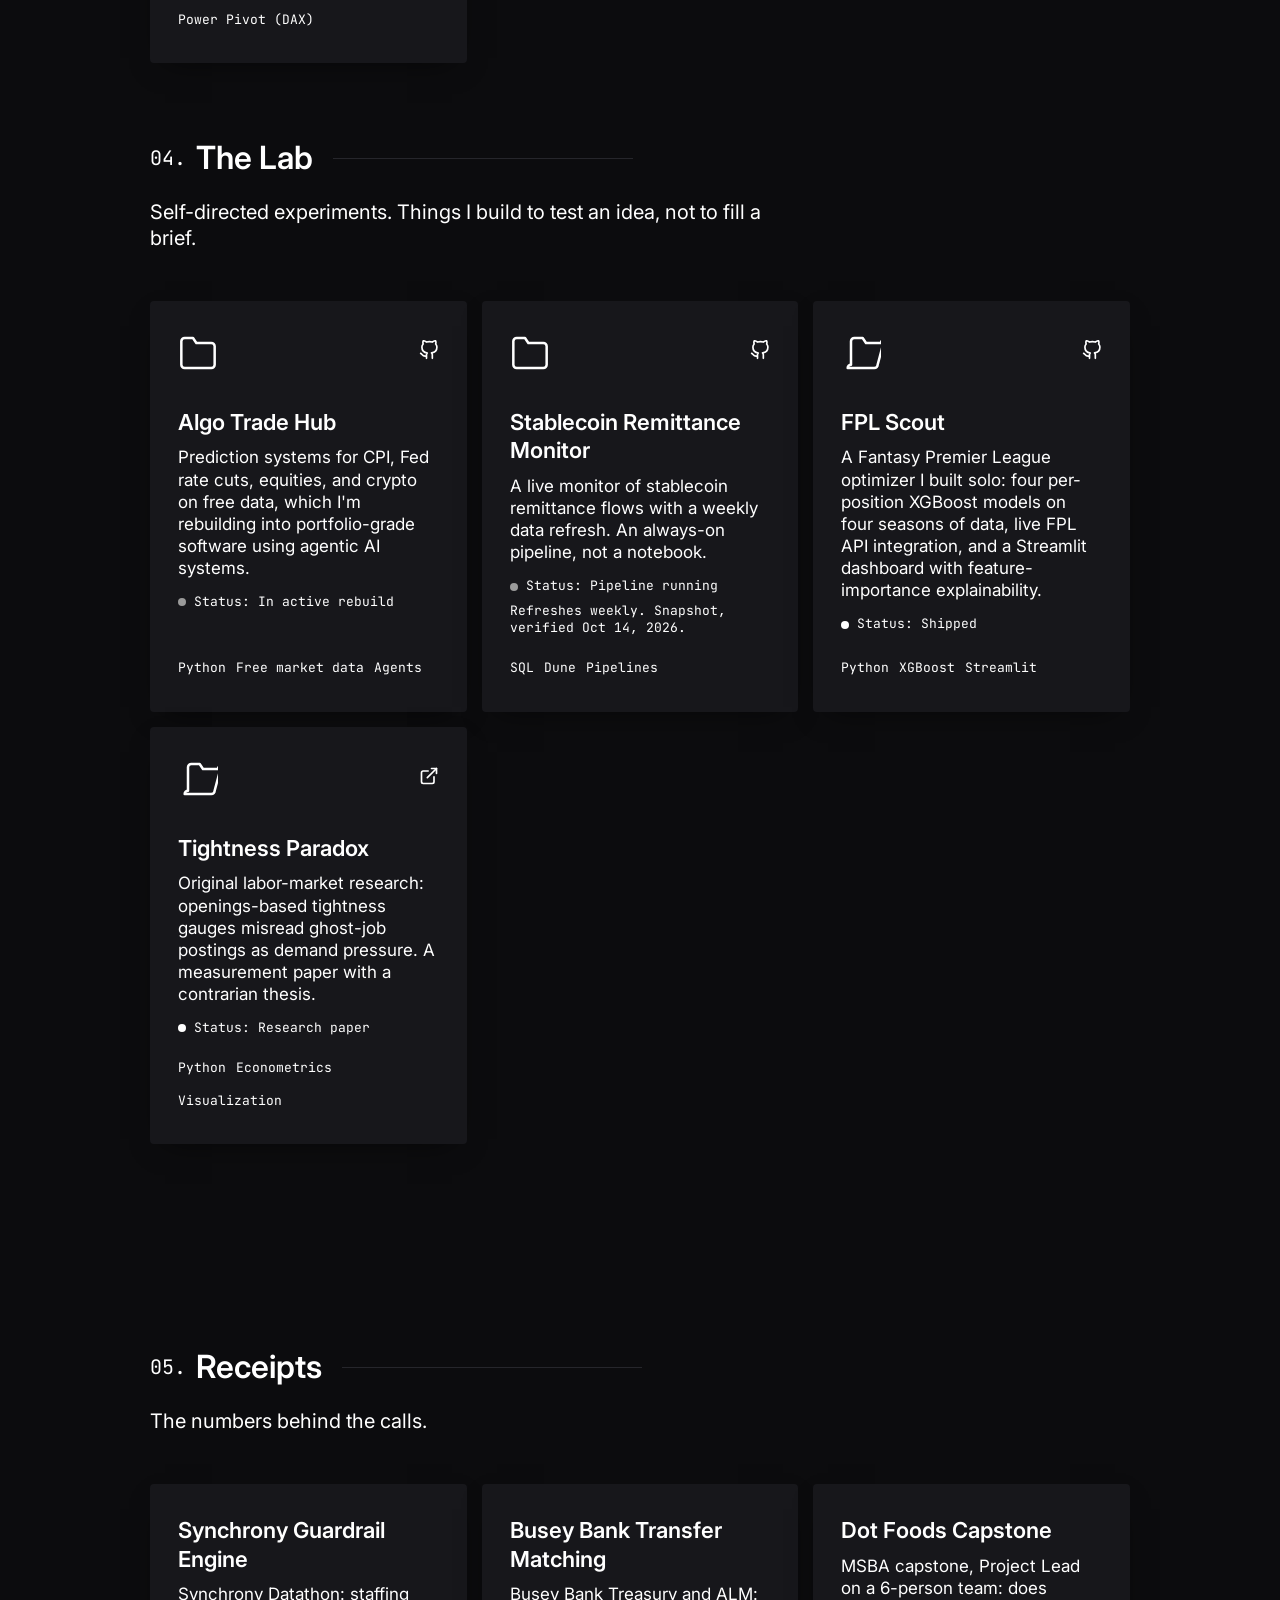
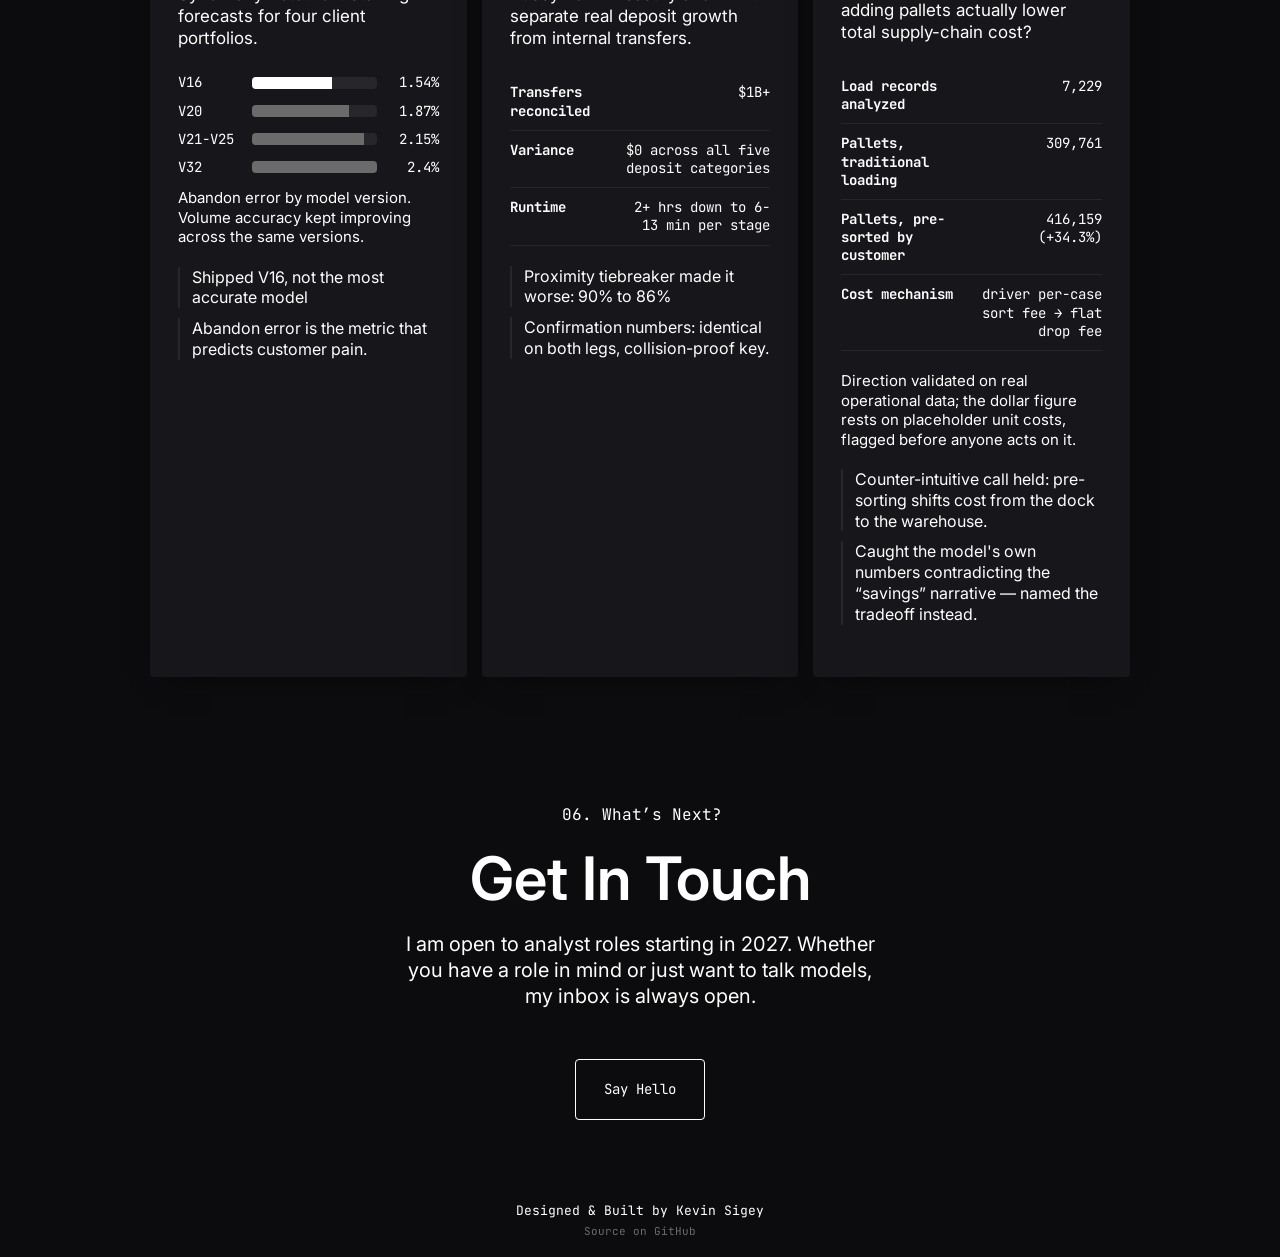
==== commit 4cf2015a: "Receipts: rewrite Dot Foods card with the real capstone story" ====
--- a/index.html
+++ b/index.html
@@ -301,16 +301,17 @@
       </li>
       <li class="receipt-card">
         <h3 class="receipt-title">Dot Foods Capstone</h3>
-        <p class="receipt-context">MSBA capstone: denser truck loading for a food redistributor.</p>
+        <p class="receipt-context">MSBA capstone, Project Lead on a 6-person team: does adding pallets actually lower total supply-chain cost?</p>
         <table class="receipt-table">
-          <tr><th scope="row">Traditional</th><td>$8,457,877</td></tr>
-          <tr><th scope="row">Optimized</th><td>$11,507,953</td></tr>
-          <tr><th scope="row">Difference</th><td>Optimized costs $3,050,076 more</td></tr>
+          <tr><th scope="row">Load records analyzed</th><td>7,229</td></tr>
+          <tr><th scope="row">Pallets, traditional loading</th><td>309,761</td></tr>
+          <tr><th scope="row">Pallets, pre-sorted by customer</th><td>416,159 (+34.3%)</td></tr>
+          <tr><th scope="row">Cost mechanism</th><td>driver per-case sort fee &rarr; flat drop fee</td></tr>
         </table>
-        <p class="receipt-chart-note">Placeholder costs.</p>
+        <p class="receipt-chart-note">Direction validated on real operational data; the dollar figure rests on placeholder unit costs, flagged before anyone acts on it.</p>
         <ul class="receipt-callouts">
-          <li>Optimized costs more under placeholder costs</li>
-          <li>Name the tradeoff, not the savings.</li>
+          <li>Counter-intuitive call held: pre-sorting shifts cost from the dock to the warehouse.</li>
+          <li>Caught the model's own numbers contradicting the &ldquo;savings&rdquo; narrative &mdash; named the tradeoff instead.</li>
         </ul>
       </li>
     </ul>
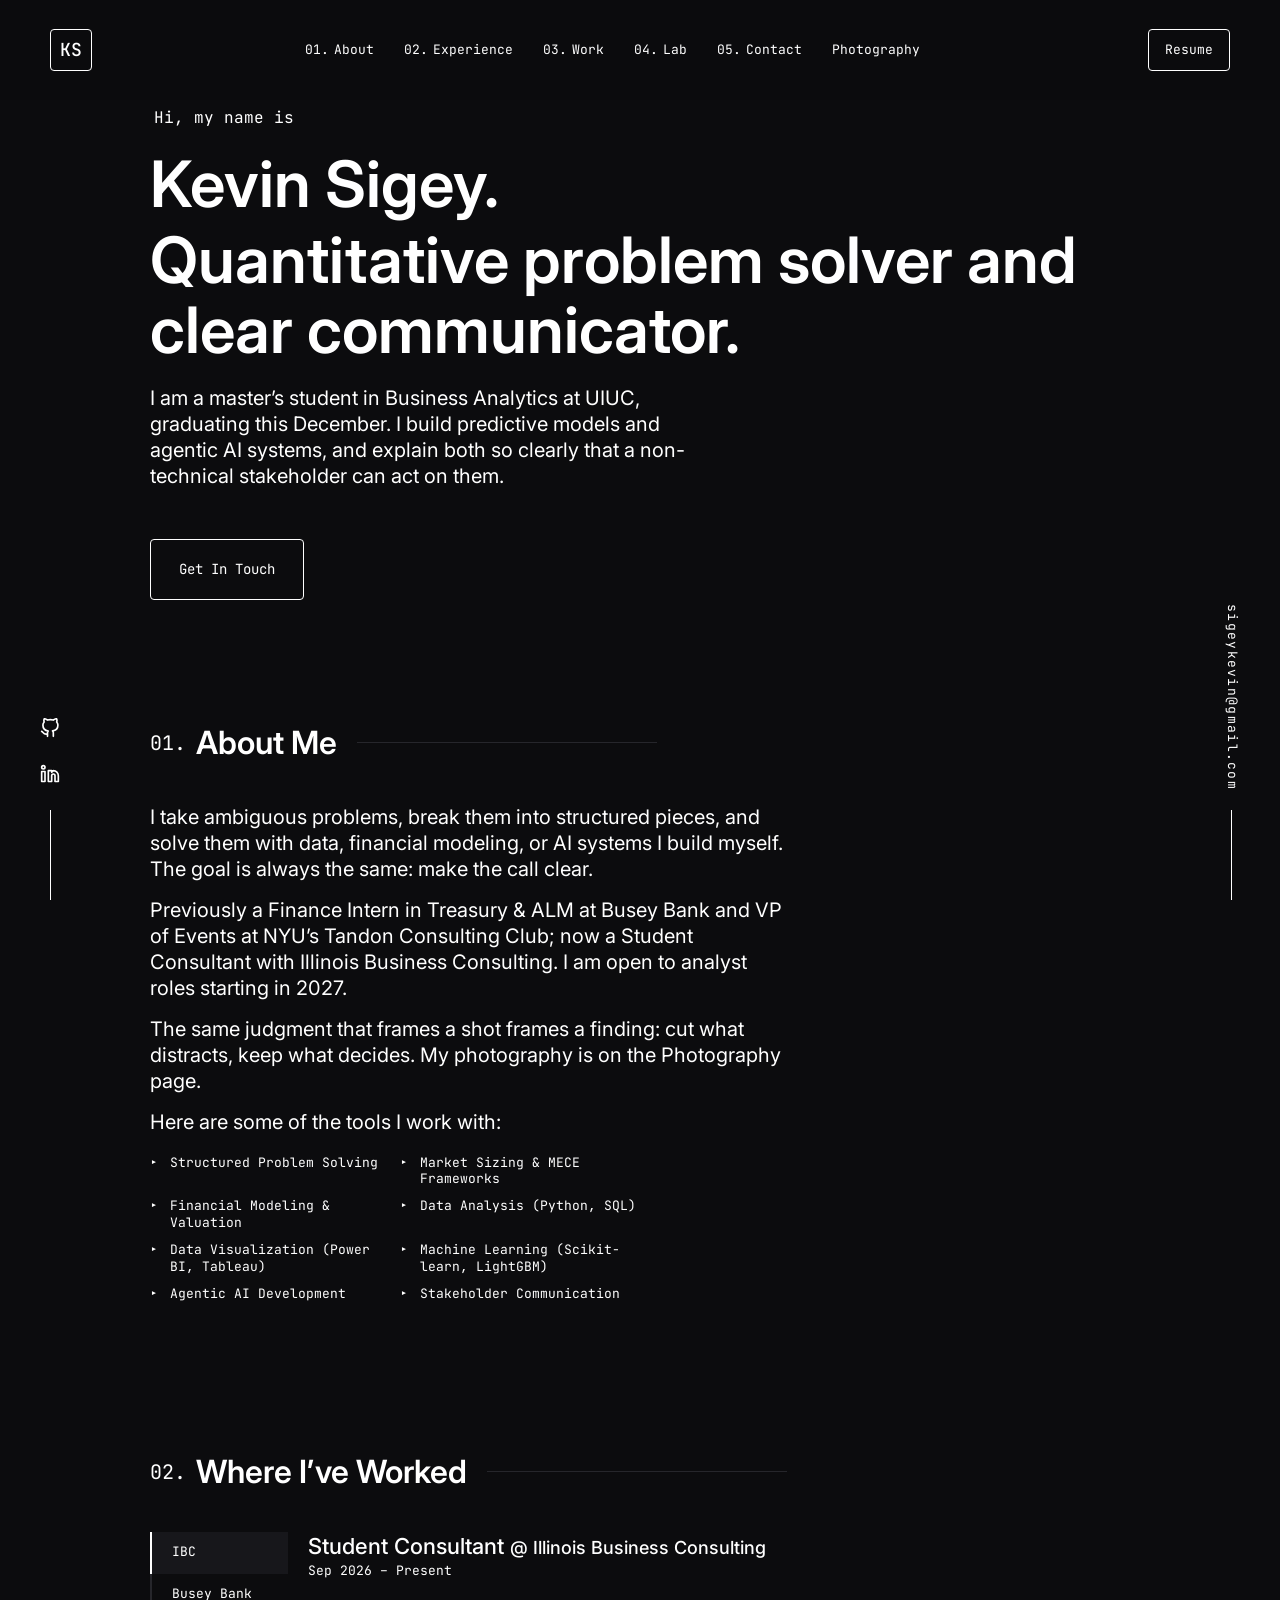
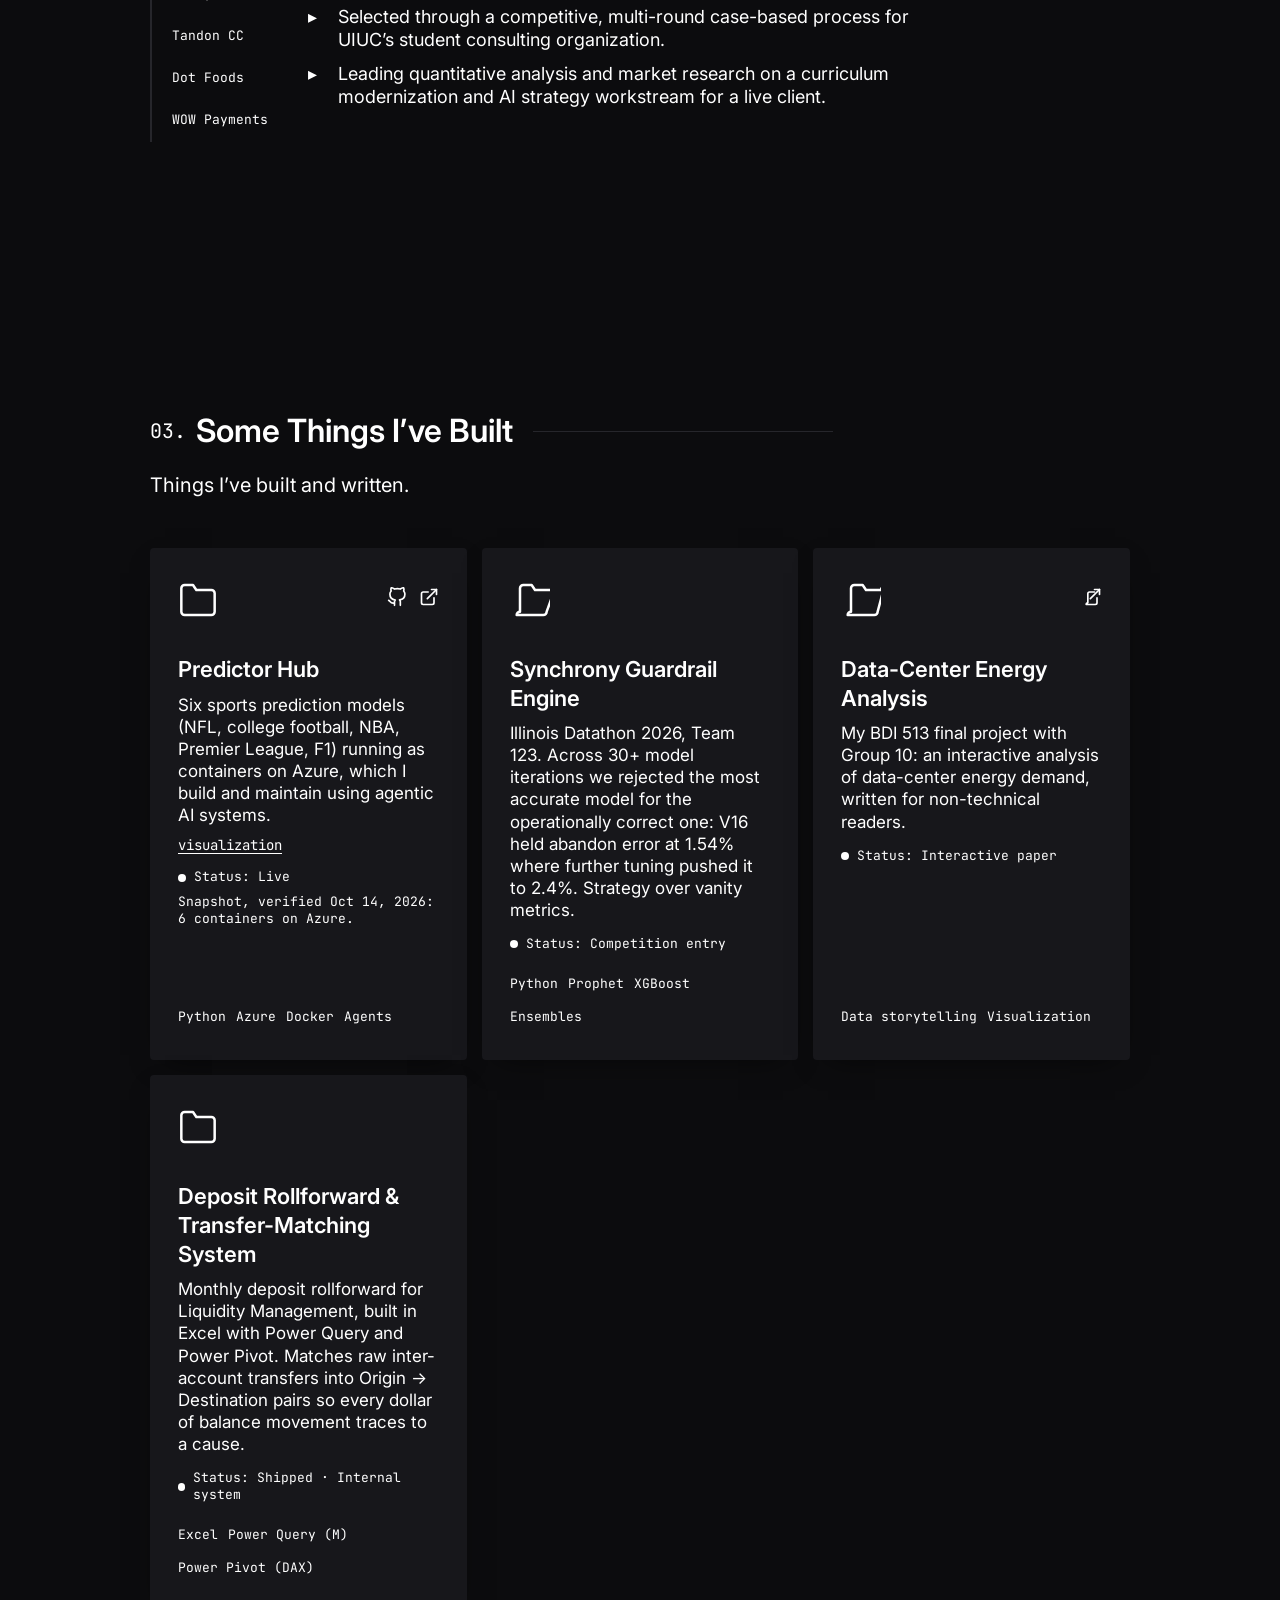
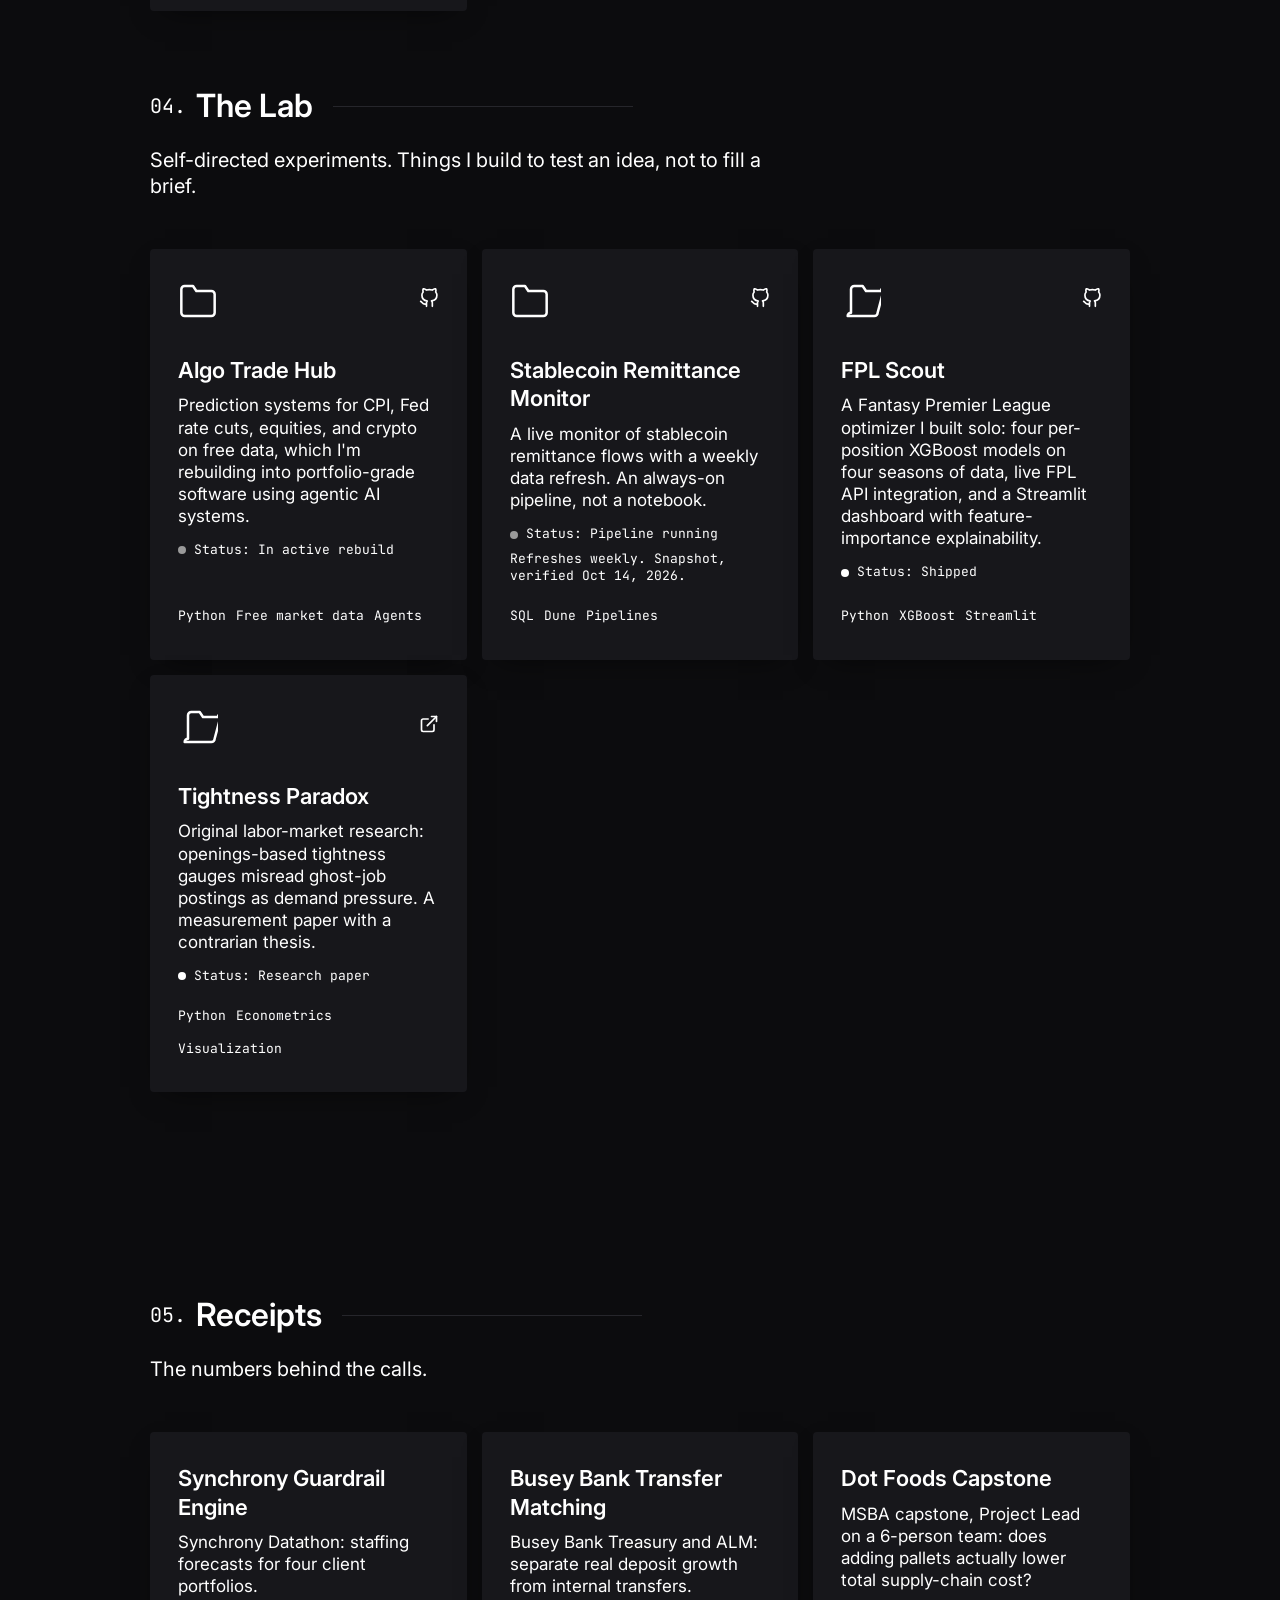
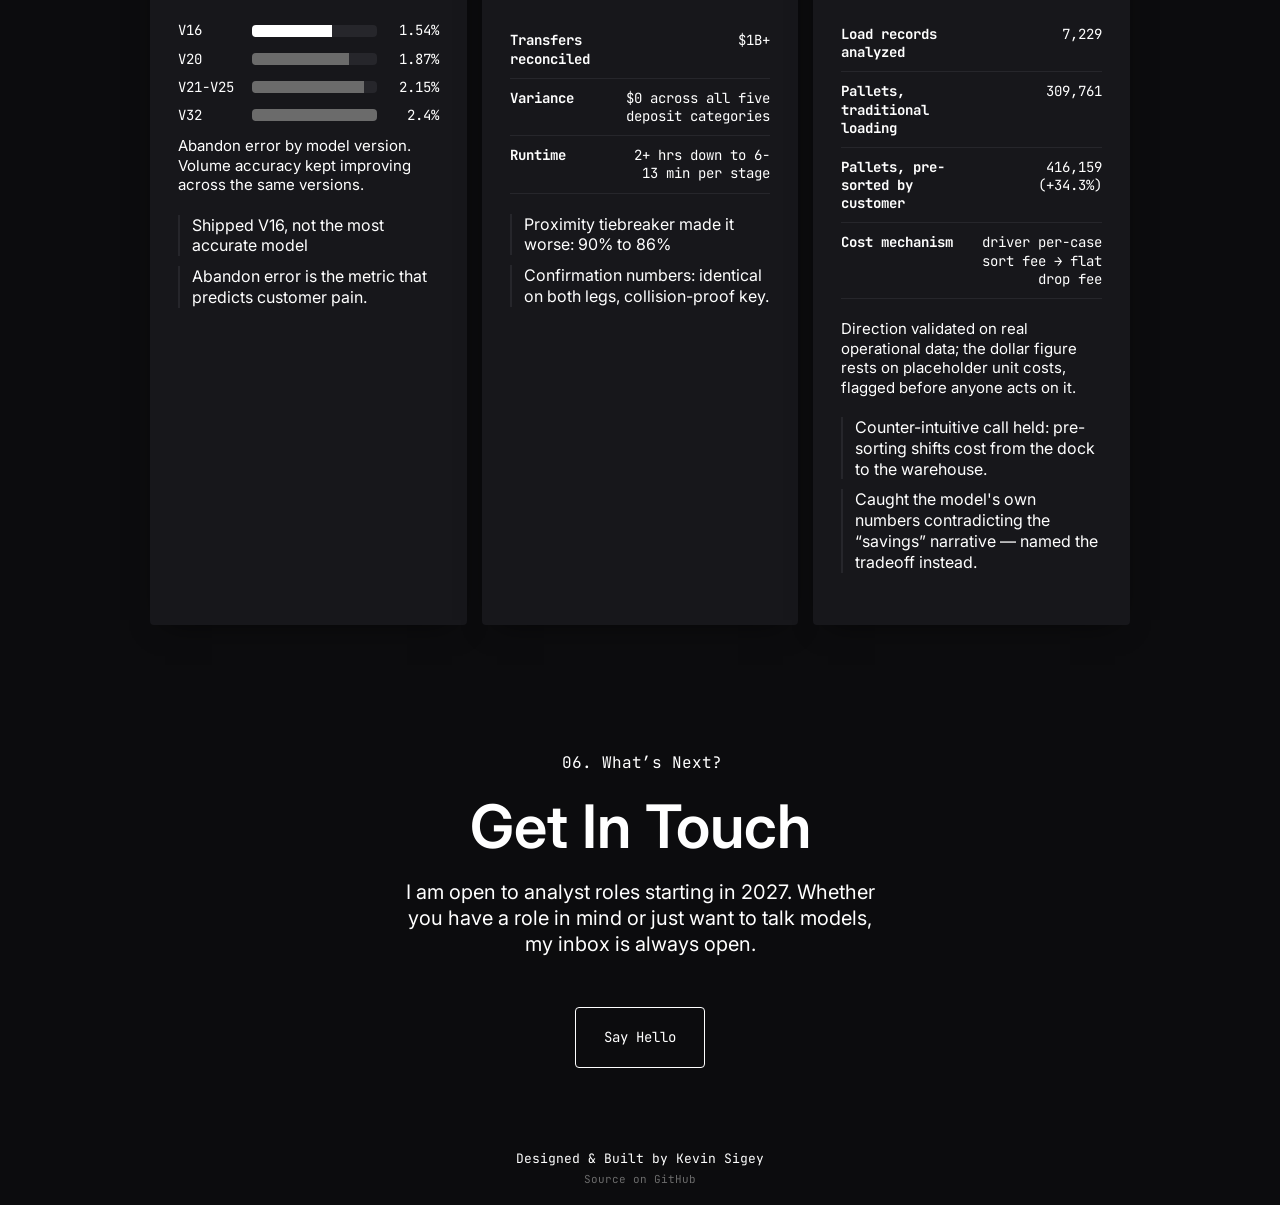
==== commit 3e37959b: "About rewrite (simpler); viz link -> sports-predictor-architecture artifact" ====
--- a/index.html
+++ b/index.html
@@ -71,9 +71,9 @@
     <h2 class="section-heading"><span class="num">01.</span> About Me</h2>
     <div class="about-inner">
       <div class="about-text">
-        <p>I am a strategic problem solver. I take ambiguous problems, break them into structured pieces, and solve them with whatever tool fits: data and analysis, financial modeling, or agentic AI systems I use to build software. The throughline is turning something messy into something decidable.</p>
-        <p>Previously a Finance Intern in Treasury &amp; ALM at Busey Bank and VP of Events at NYU&rsquo;s Tandon Consulting Club, now a Student Consultant with Illinois Business Consulting. I am open to analyst roles starting in 2027.</p>
-        <p>The same judgment that frames a shot frames a finding for nontechnical readers: cut what distracts, keep what decides. My photography is on the Photography page.</p>
+        <p>I take ambiguous problems, break them into structured pieces, and solve them with data, financial modeling, or AI systems I build myself. The goal is always the same: make the call clear.</p>
+        <p>Previously a Finance Intern in Treasury &amp; ALM at Busey Bank and VP of Events at NYU&rsquo;s Tandon Consulting Club; now a Student Consultant with Illinois Business Consulting. I am open to analyst roles starting in 2027.</p>
+        <p>The same judgment that frames a shot frames a finding: cut what distracts, keep what decides. My photography is on the Photography page.</p>
         <p>Here are some of the tools I work with:</p>
         <ul class="skills-list">
           <li>Structured Problem Solving</li>
@@ -161,7 +161,7 @@
         </div>
         <h3 class="card-title"><a href="https://40-160-91-131.sslip.io" target="_blank" rel="noopener">Predictor Hub</a></h3>
         <p class="card-desc">Six sports prediction models (NFL, college football, NBA, Premier League, F1) running as containers on Azure, which I build and maintain using agentic AI systems.</p>
-        <p class="card-viz"><a href="https://40-160-91-131.sslip.io" target="_blank" rel="noopener">visualization</a></p>
+        <p class="card-viz"><a href="https://muse.ai/s/sports-predictor-architecture-yxo6muxlfxqjos" target="_blank" rel="noopener">visualization</a></p>
         <p class="card-status"><span class="dot live" aria-hidden="true"></span>Status: Live</p>
         <p class="card-signal"><span class="live-strip-label">Snapshot, verified Oct 14, 2026:</span> 6 containers on Azure.</p>
         <ul class="card-tech"><li>Python</li><li>Azure</li><li>Docker</li><li>Agents</li></ul>
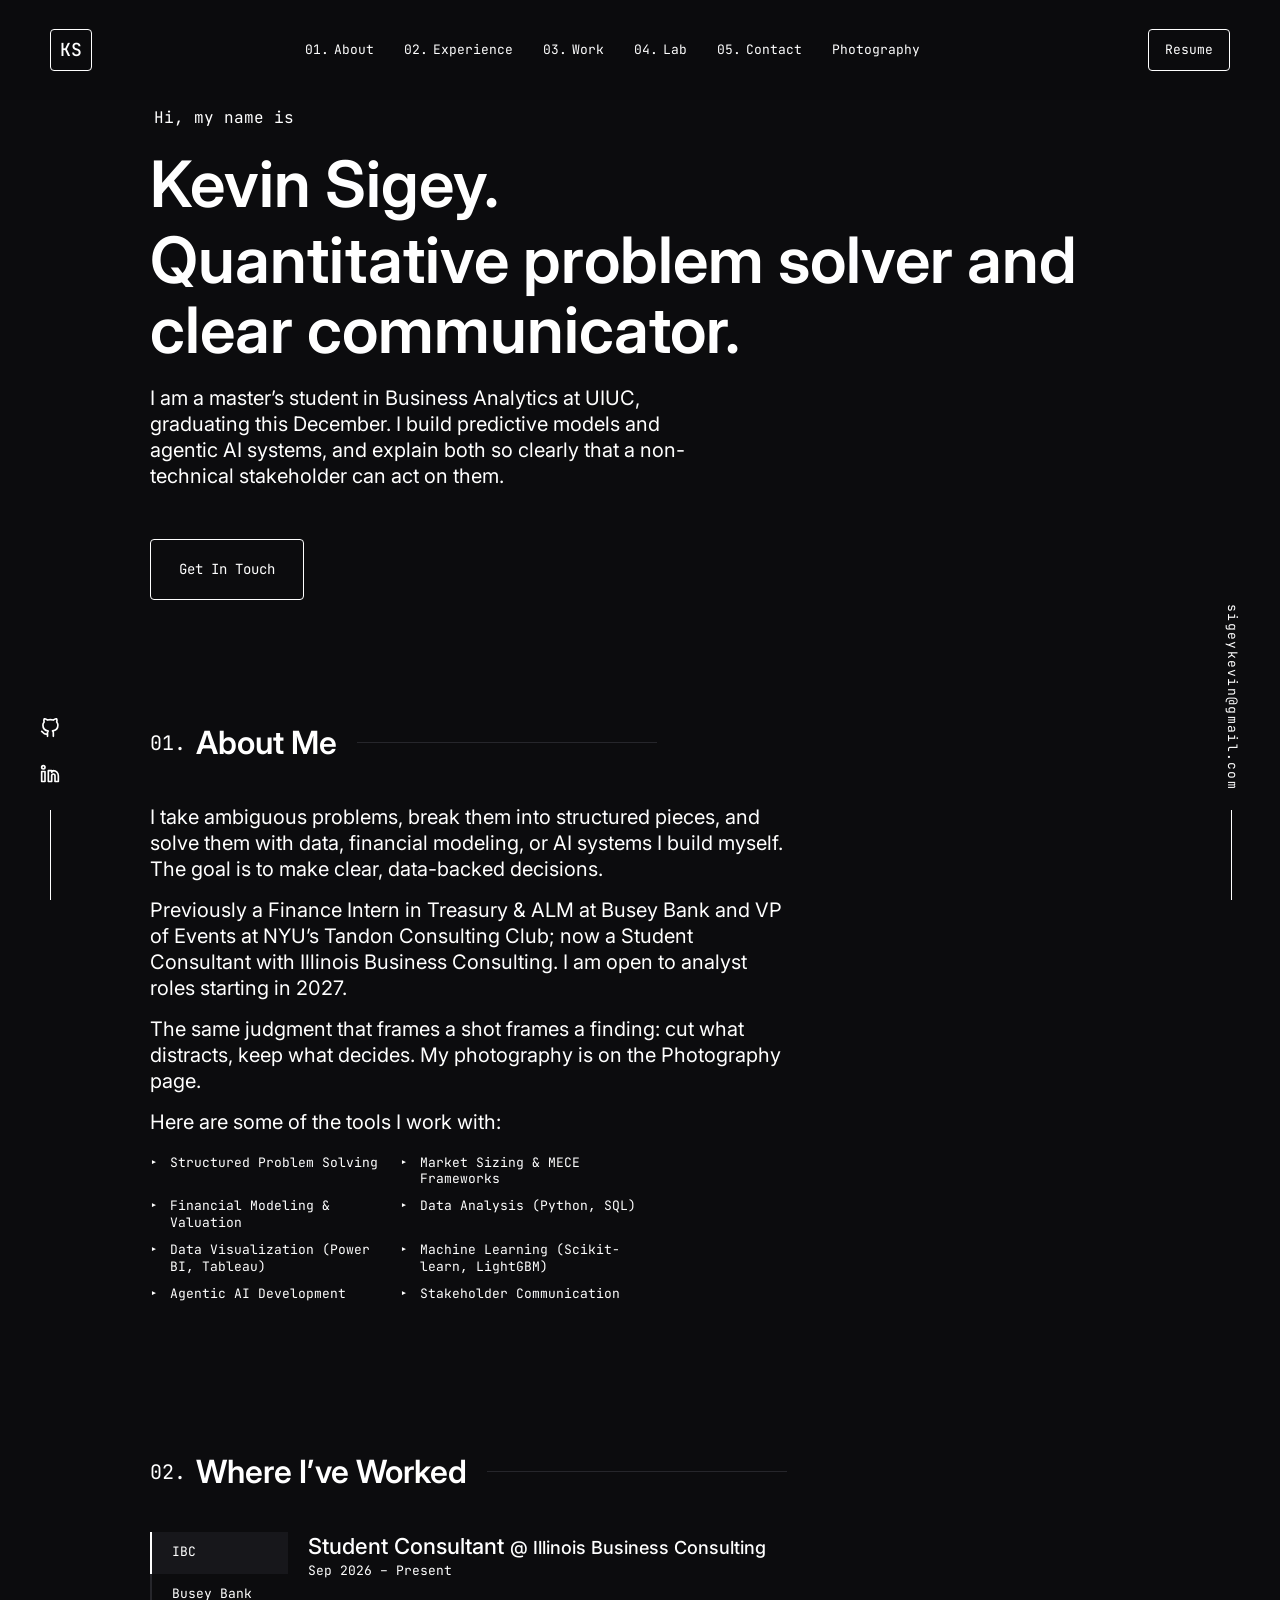
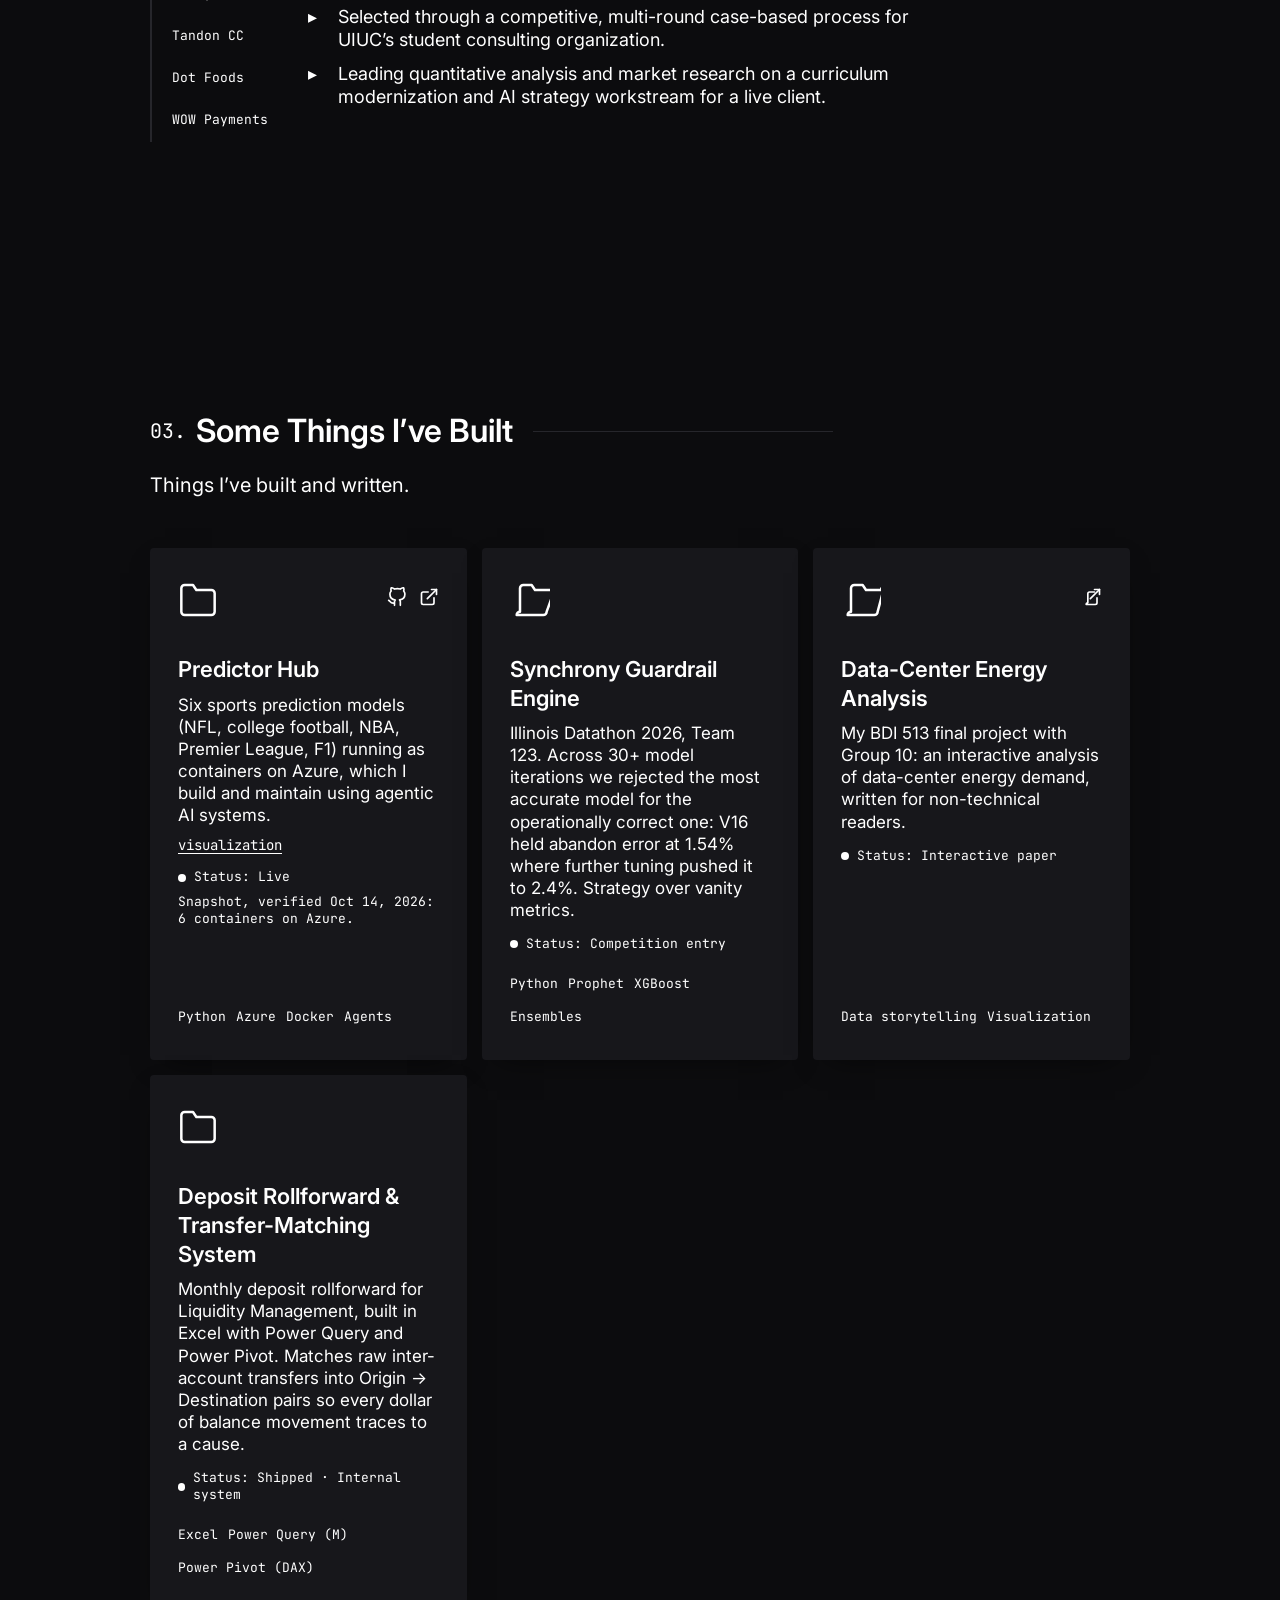
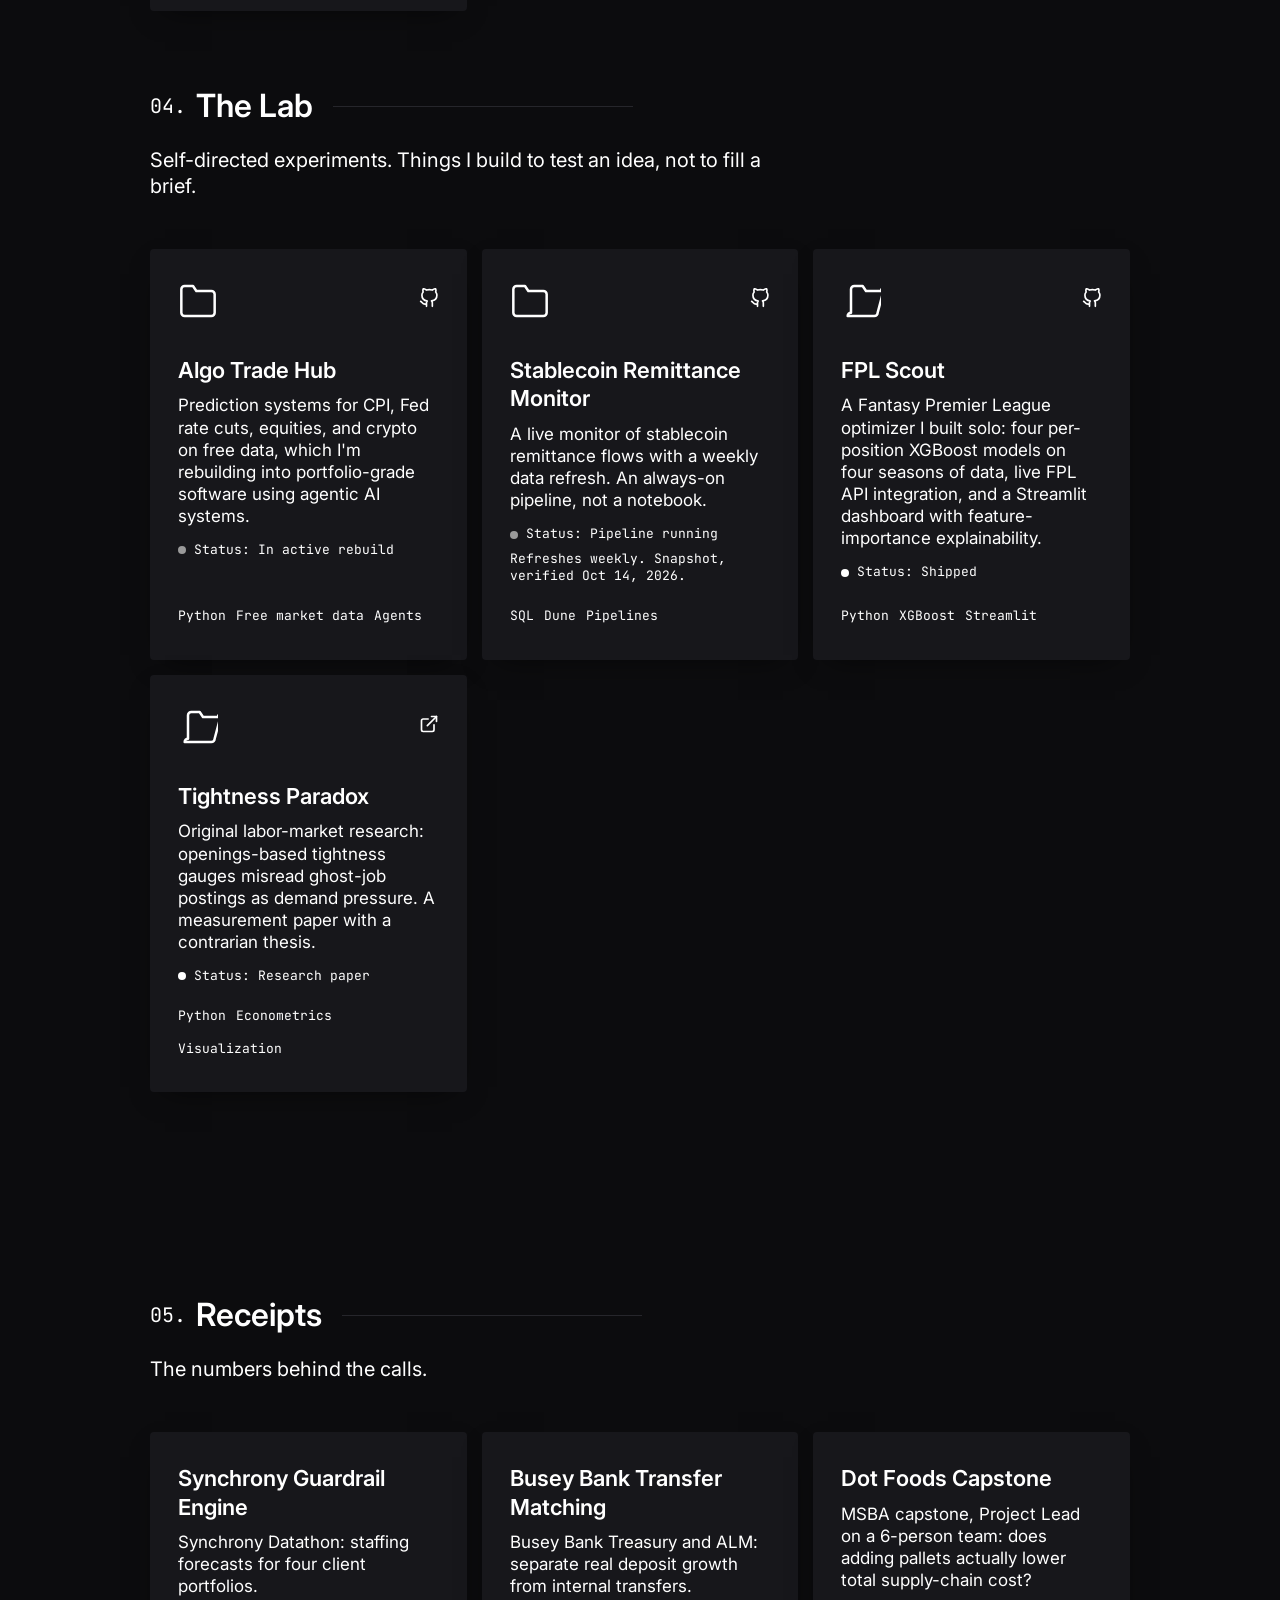
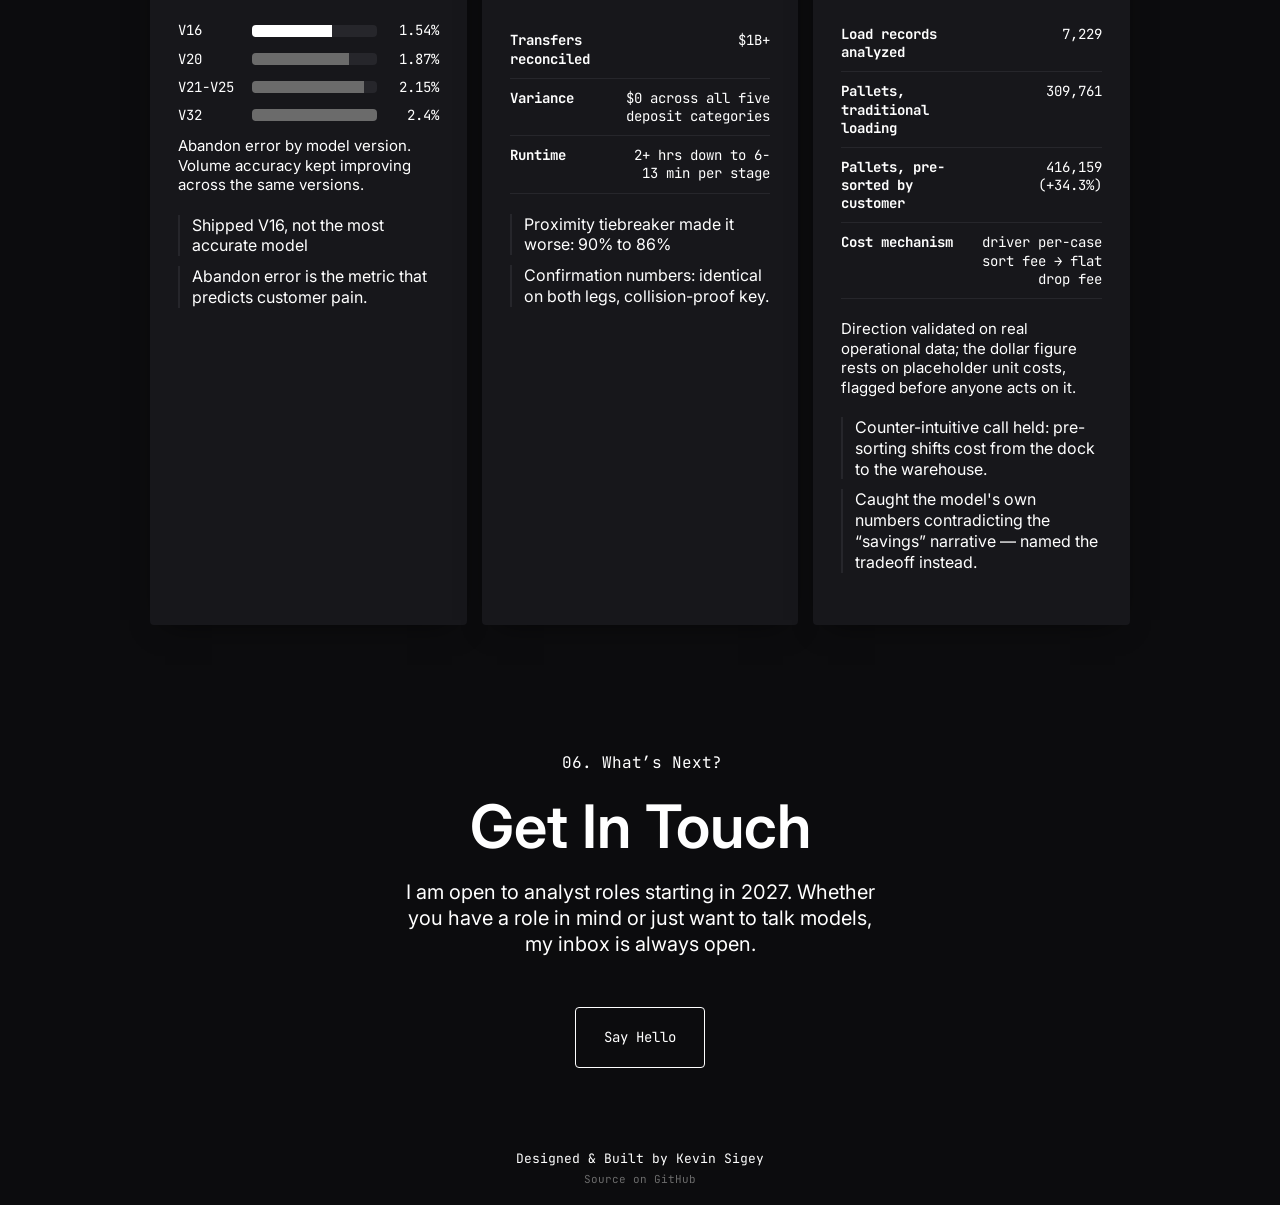
==== commit 6543c973: "About closing line: data-backed decisions" ====
--- a/index.html
+++ b/index.html
@@ -71,7 +71,7 @@
     <h2 class="section-heading"><span class="num">01.</span> About Me</h2>
     <div class="about-inner">
       <div class="about-text">
-        <p>I take ambiguous problems, break them into structured pieces, and solve them with data, financial modeling, or AI systems I build myself. The goal is always the same: make the call clear.</p>
+        <p>I take ambiguous problems, break them into structured pieces, and solve them with data, financial modeling, or AI systems I build myself. The goal is to make clear, data-backed decisions.</p>
         <p>Previously a Finance Intern in Treasury &amp; ALM at Busey Bank and VP of Events at NYU&rsquo;s Tandon Consulting Club; now a Student Consultant with Illinois Business Consulting. I am open to analyst roles starting in 2027.</p>
         <p>The same judgment that frames a shot frames a finding: cut what distracts, keep what decides. My photography is on the Photography page.</p>
         <p>Here are some of the tools I work with:</p>
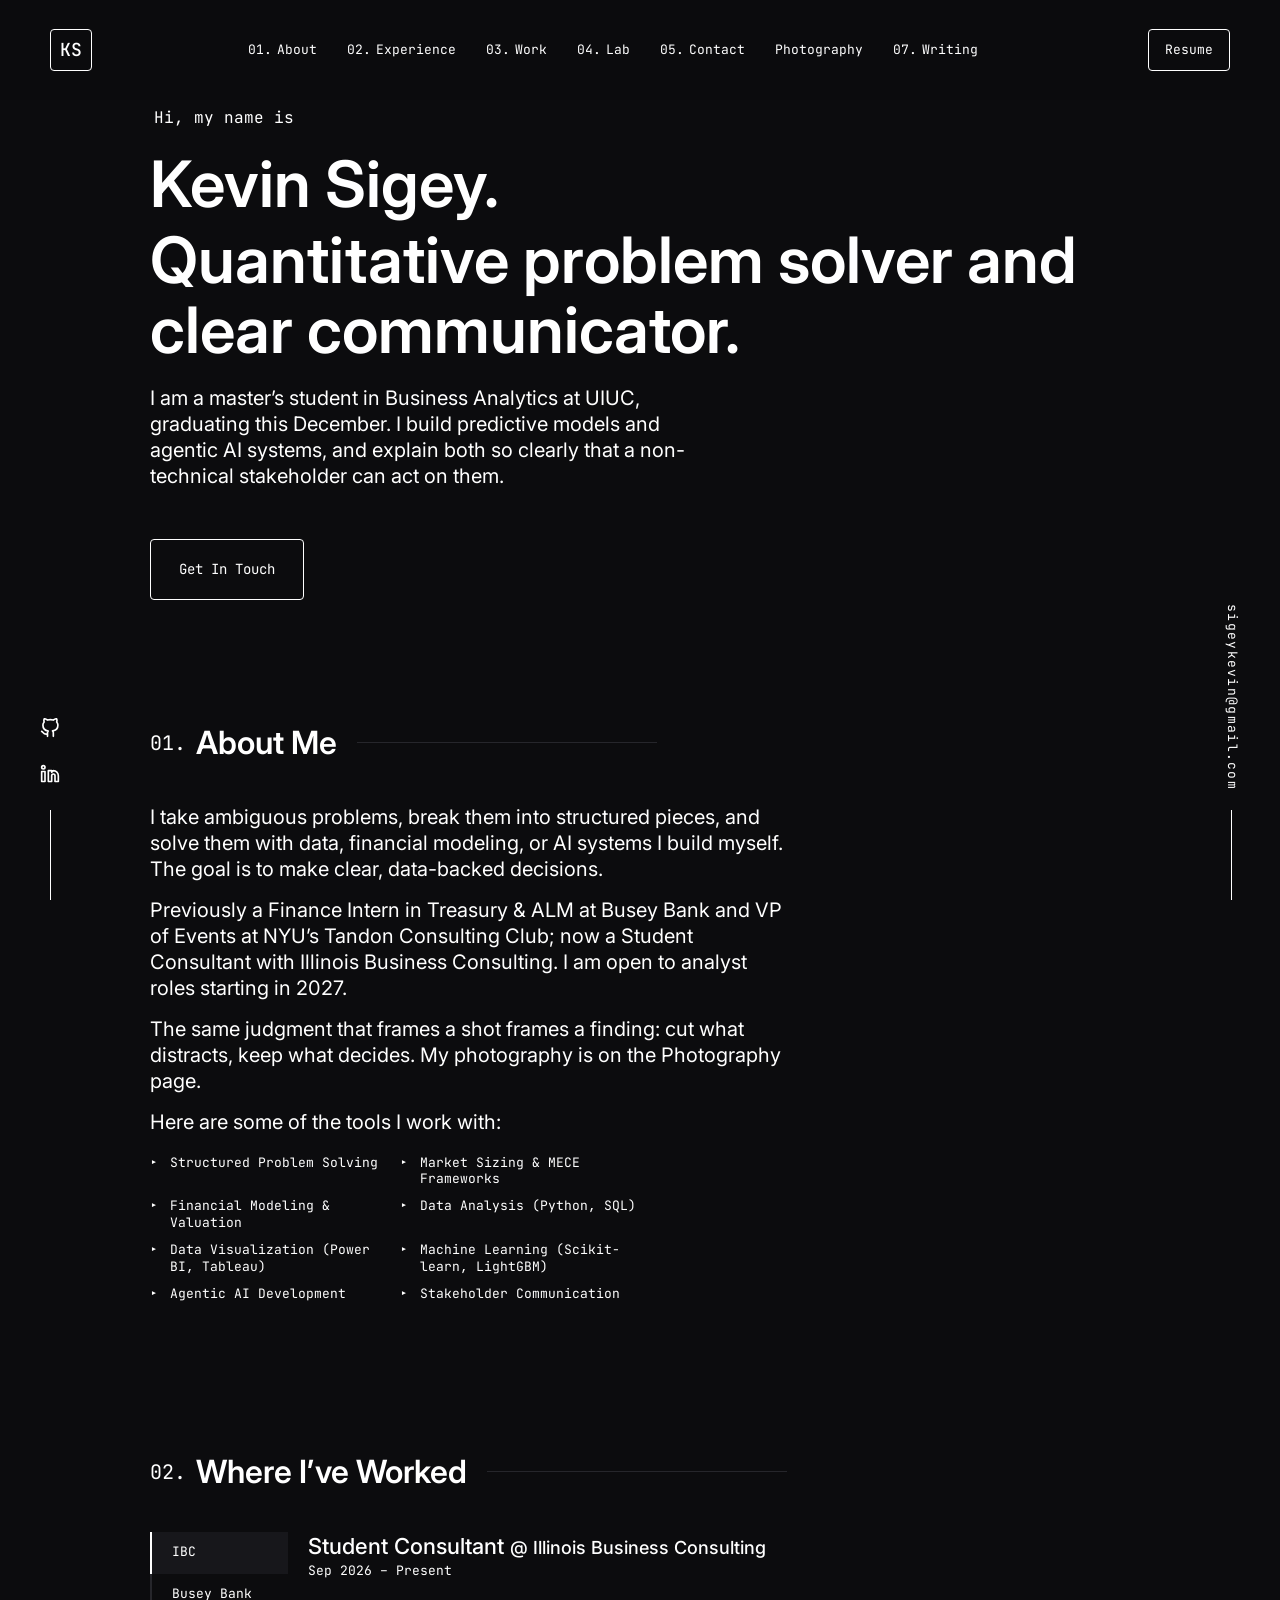
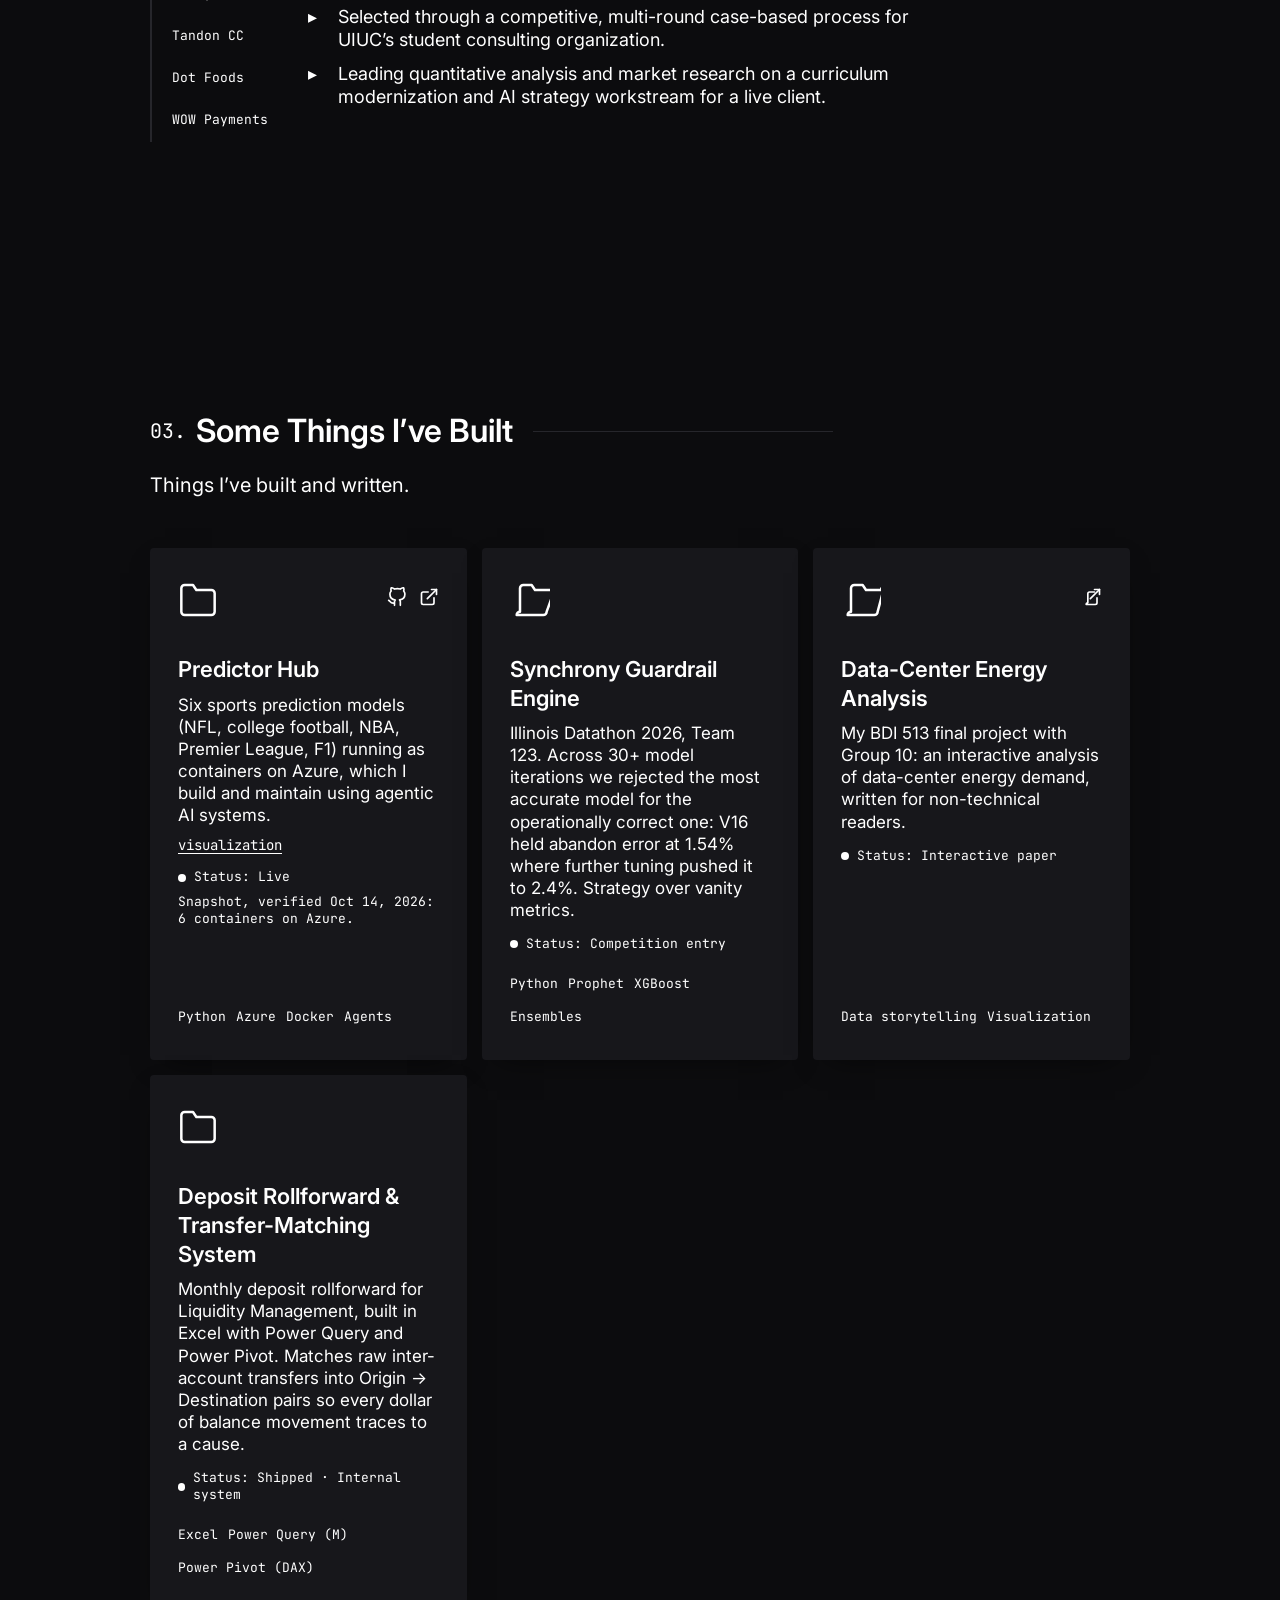
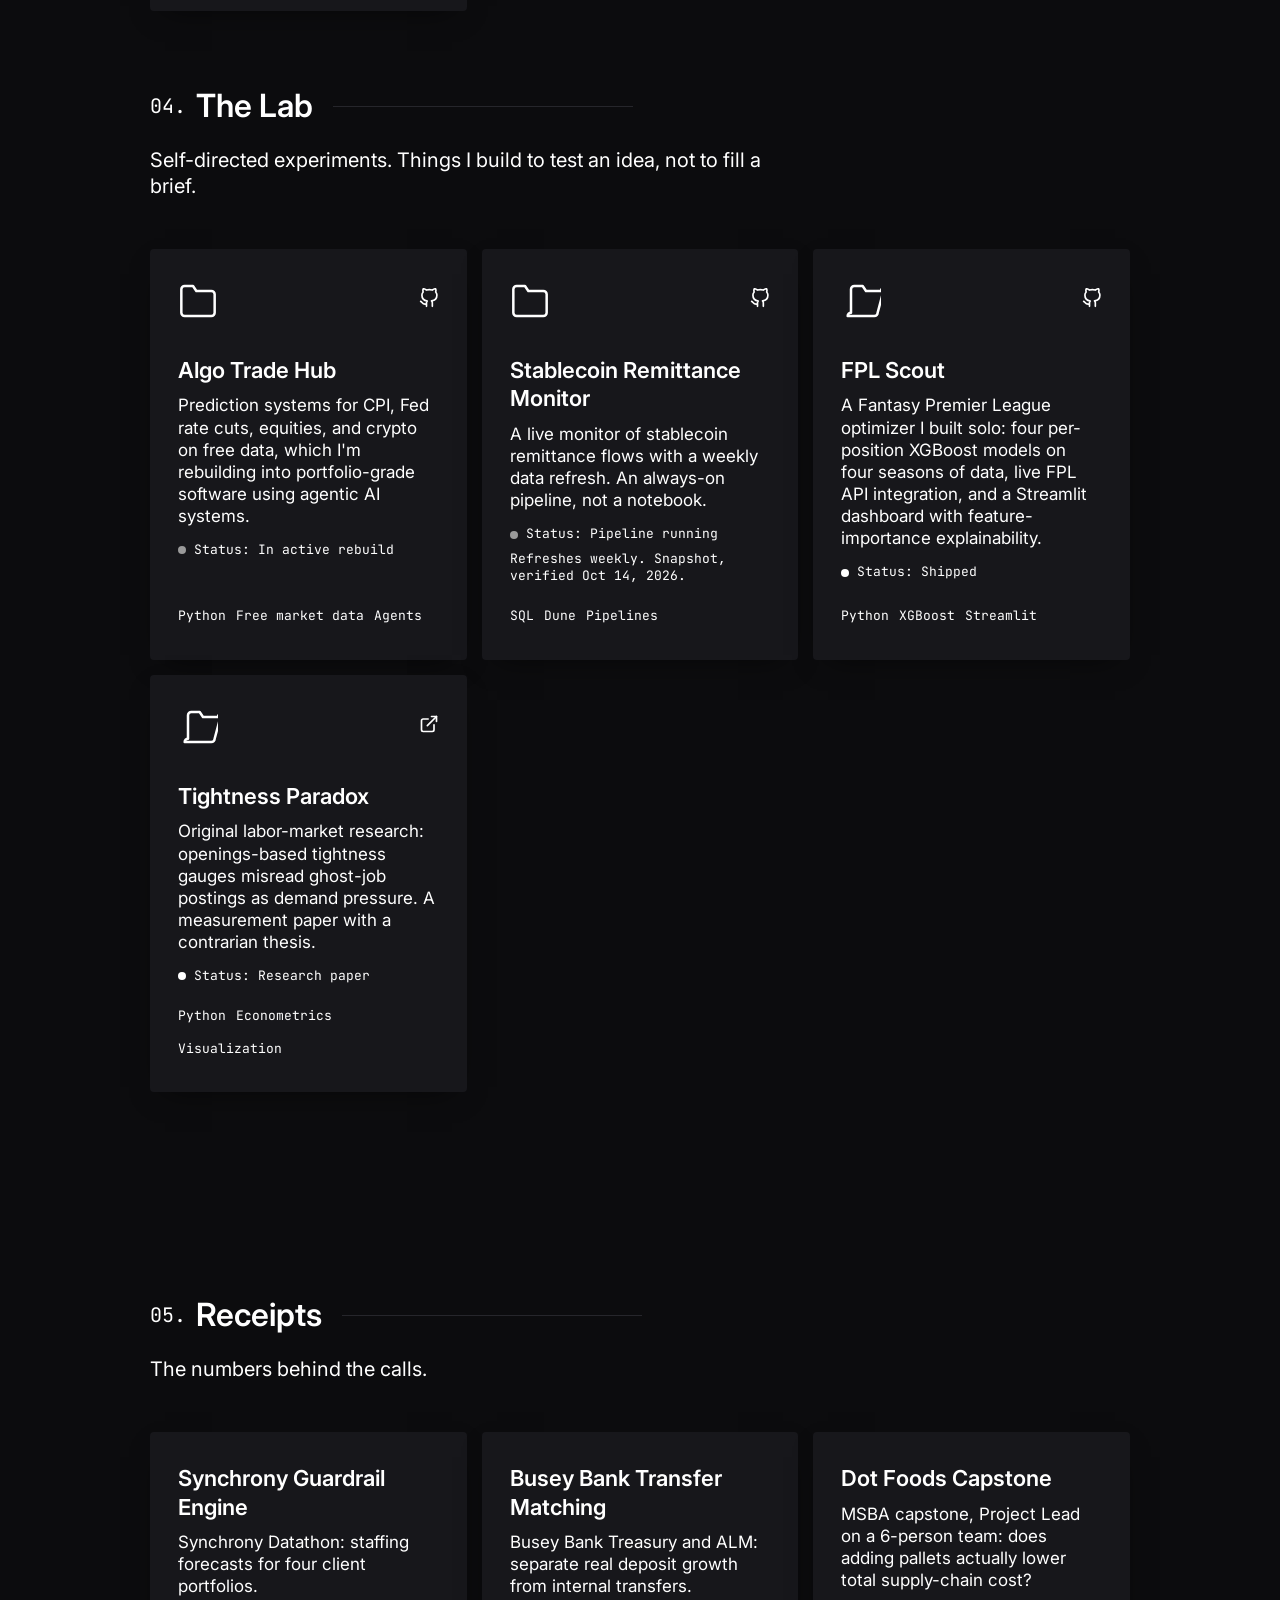
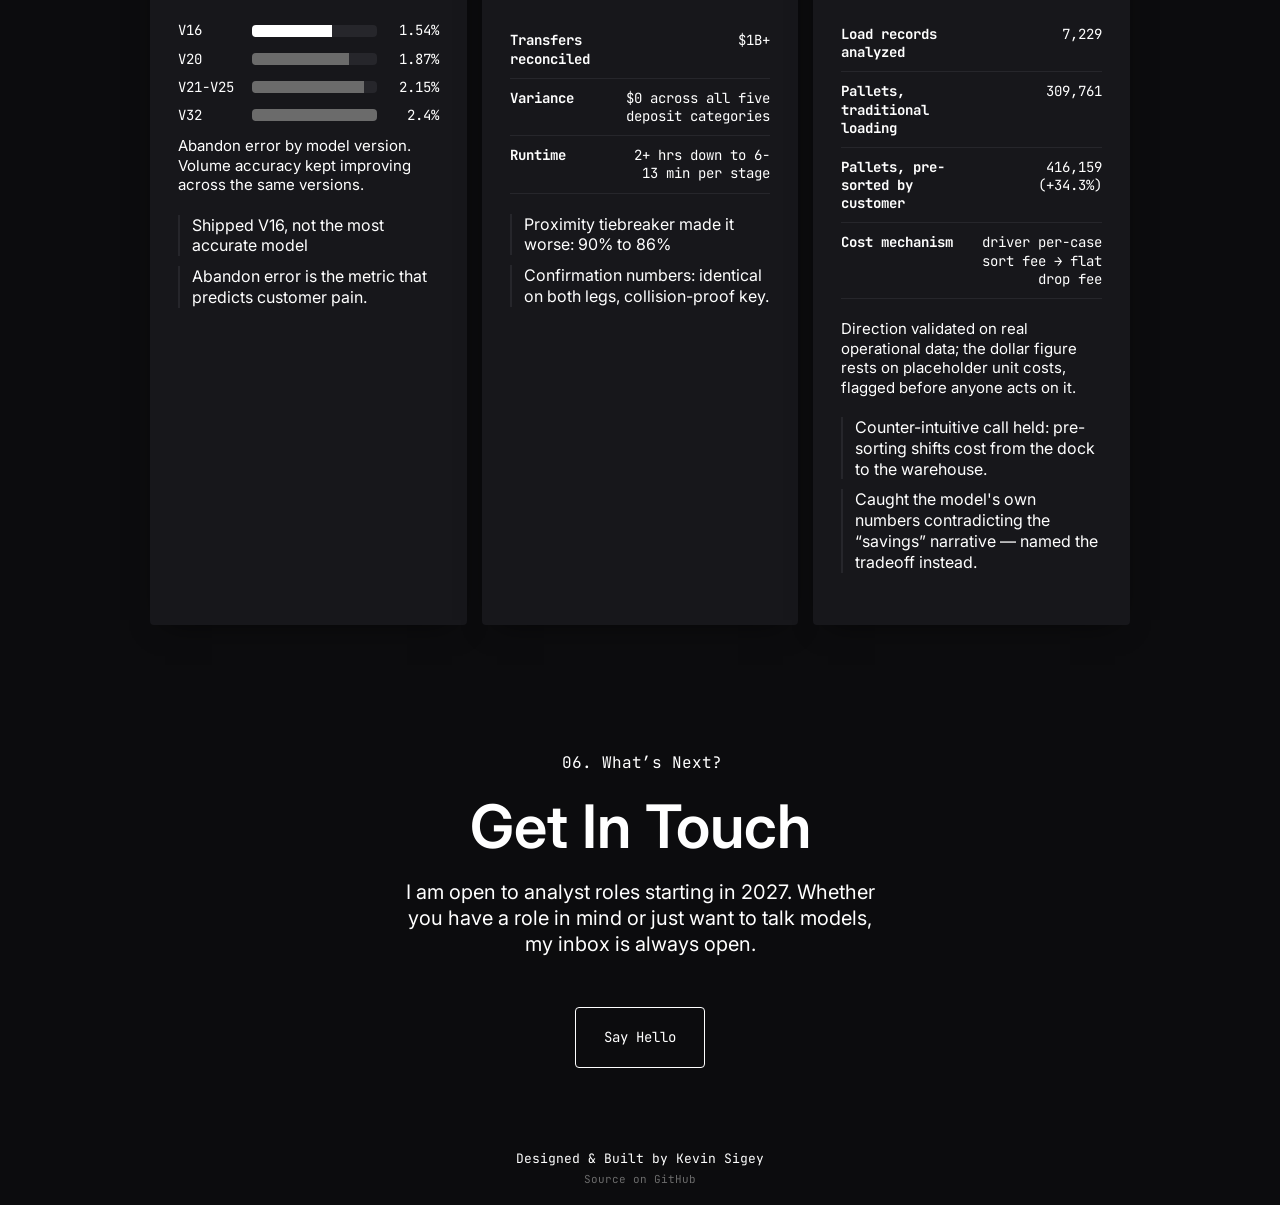
==== commit ad5c7d3a: "Nav: add Writing link" ====
--- a/index.html
+++ b/index.html
@@ -22,6 +22,7 @@
       <li><a href="#lab">Lab</a></li>
       <li><a href="#contact">Contact</a></li>
       <li class="nav-photo"><a href="photos.html">Photography</a></li>
+      <li><a href="writing.html">Writing</a></li>
     </ol>
     <div class="nav-cta"><a class="btn btn-small" href="assets/resume.pdf" target="_blank" rel="noopener">Resume</a></div>
     <button class="menu-btn" id="menuBtn" aria-label="Open menu" aria-expanded="false">
@@ -39,6 +40,7 @@
       <li><a href="#lab">Lab</a></li>
       <li><a href="#contact">Contact</a></li>
       <li><a href="photos.html">Photography</a></li>
+      <li><a href="writing.html">Writing</a></li>
     </ol>
     <a class="btn" href="assets/resume.pdf" target="_blank" rel="noopener">Resume</a>
   </nav>
